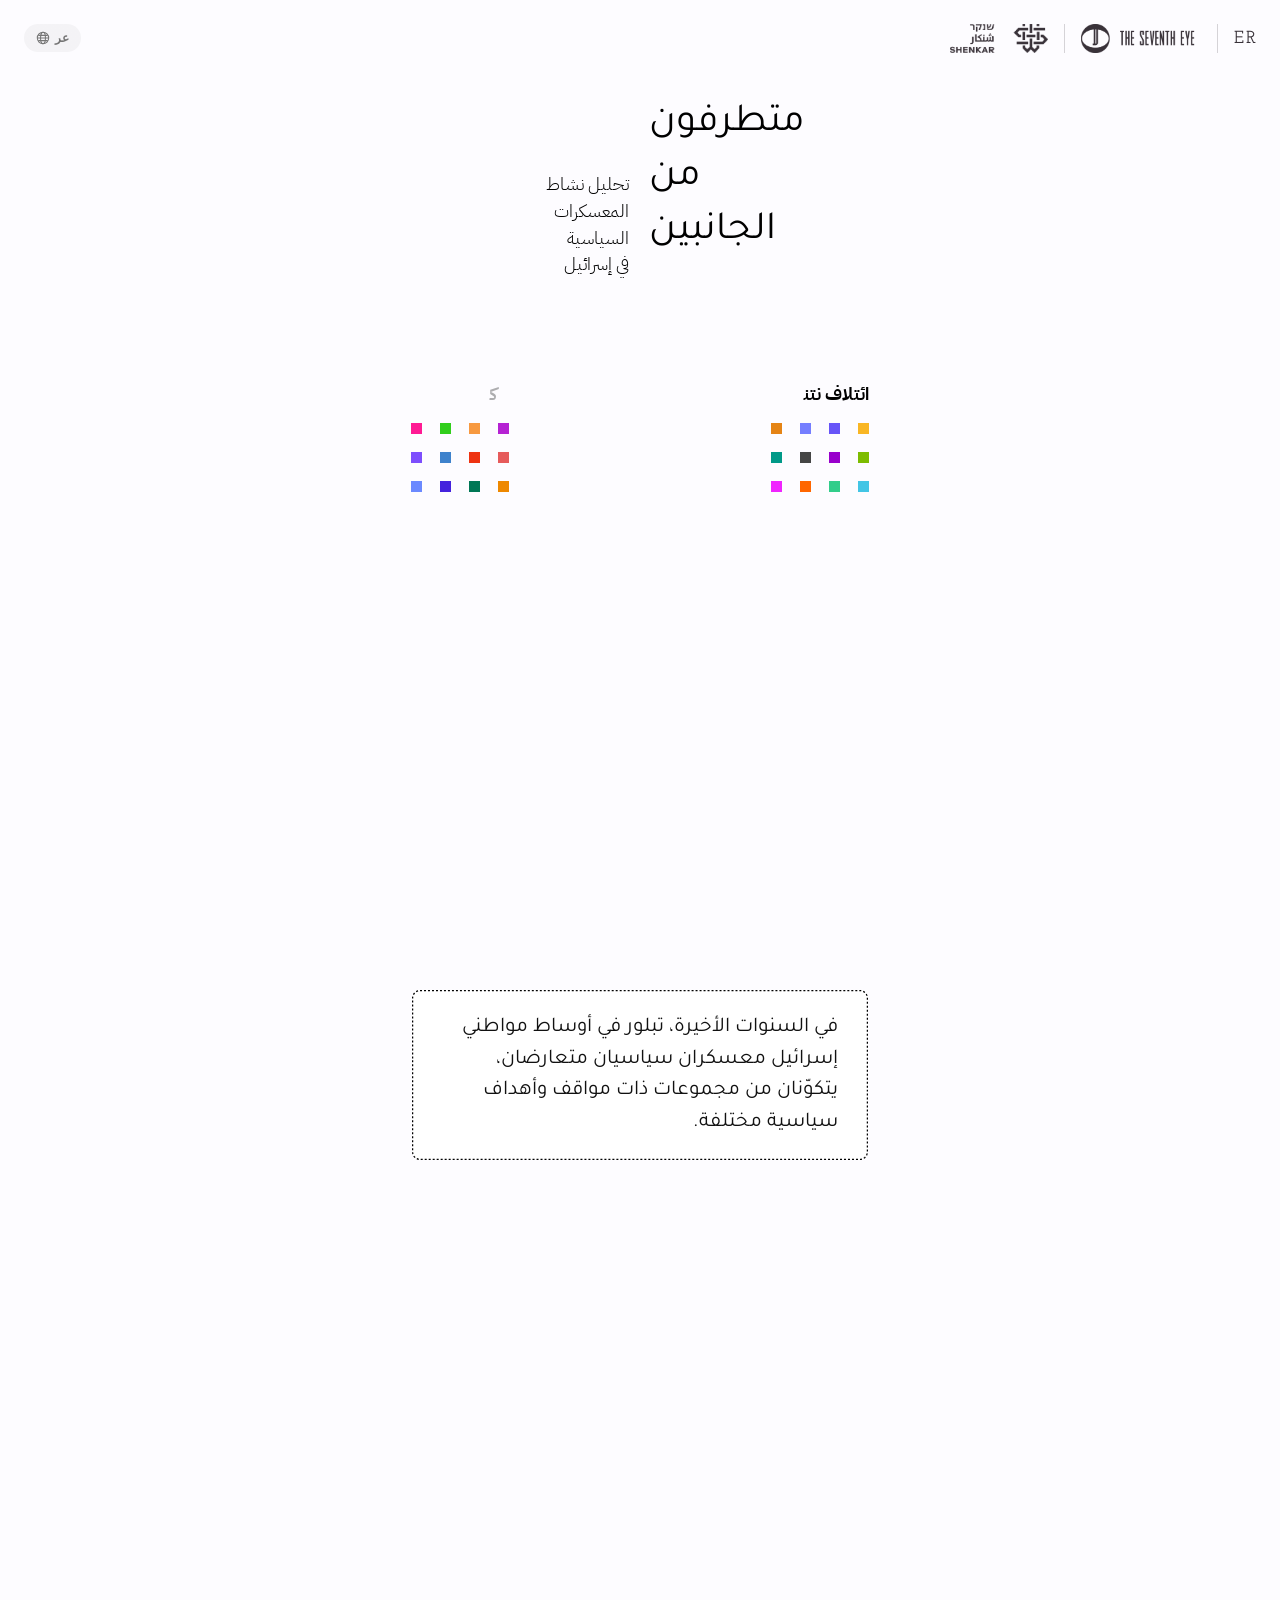
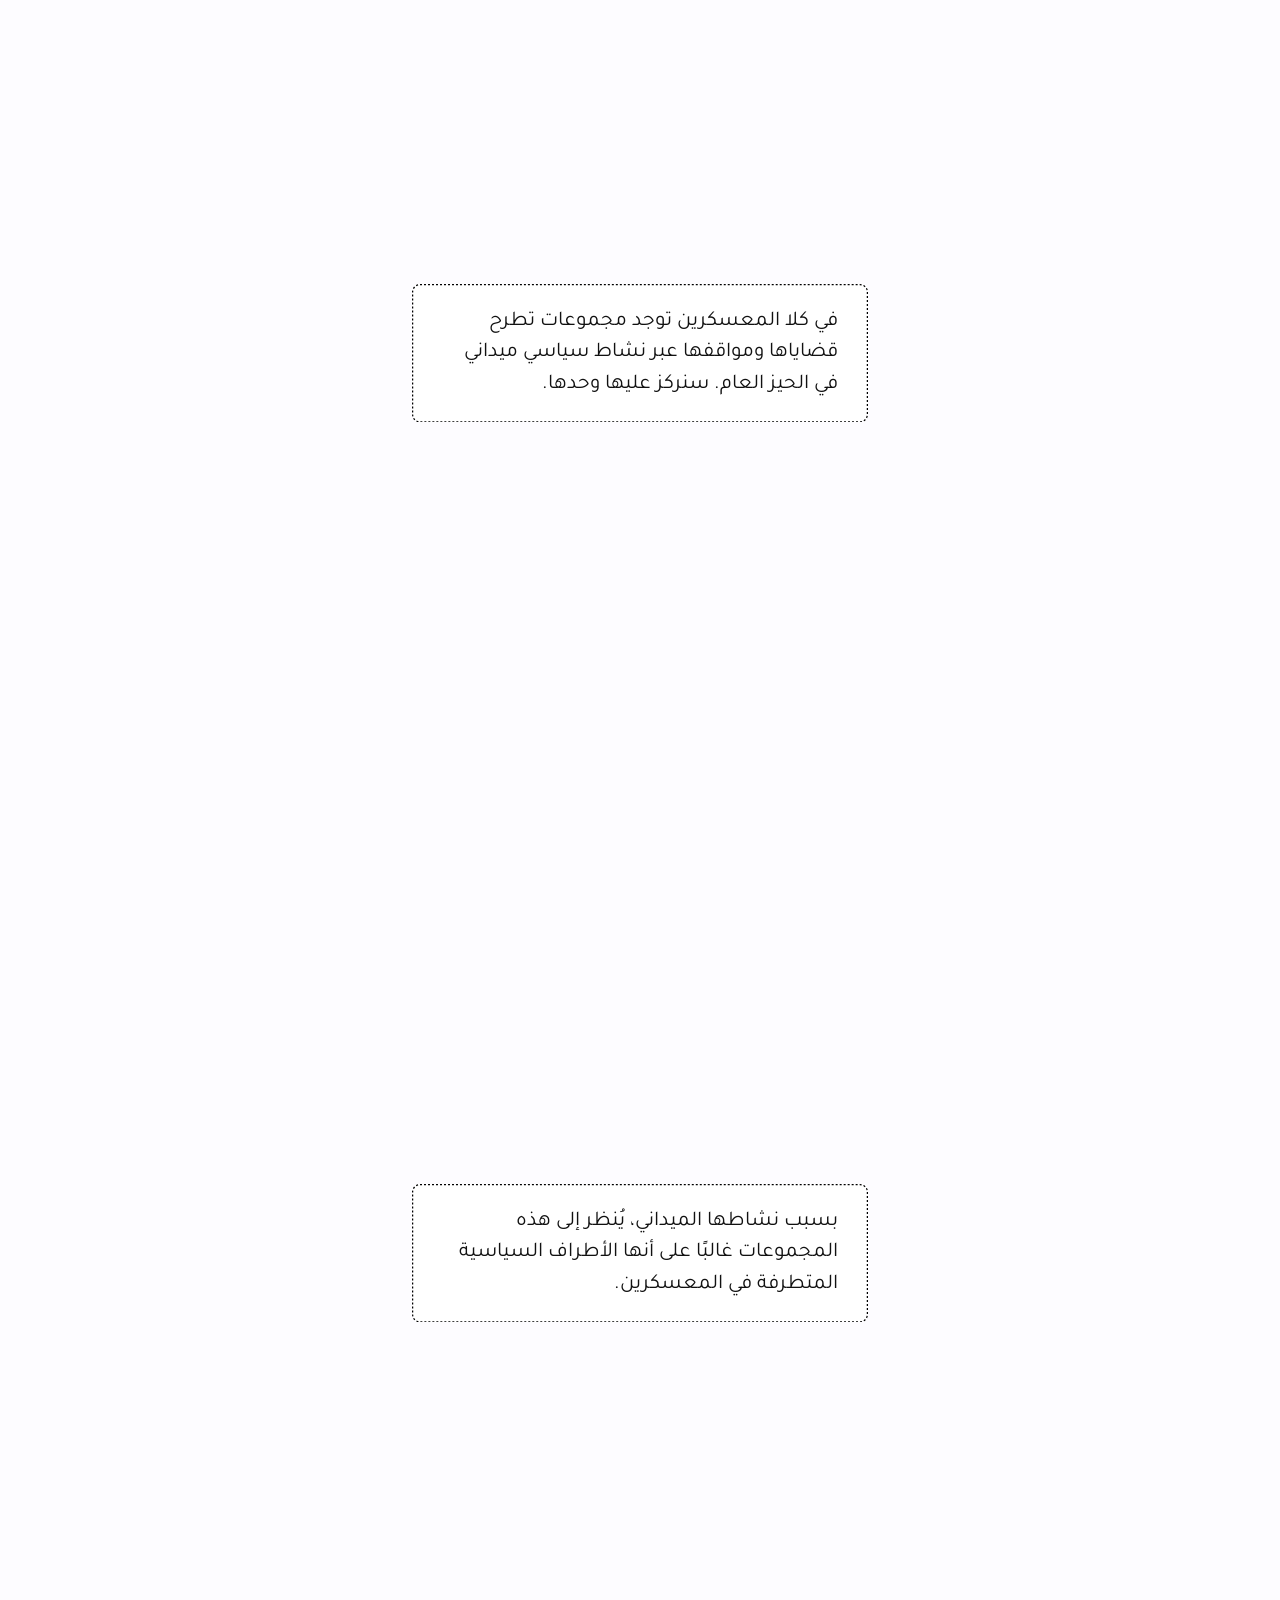
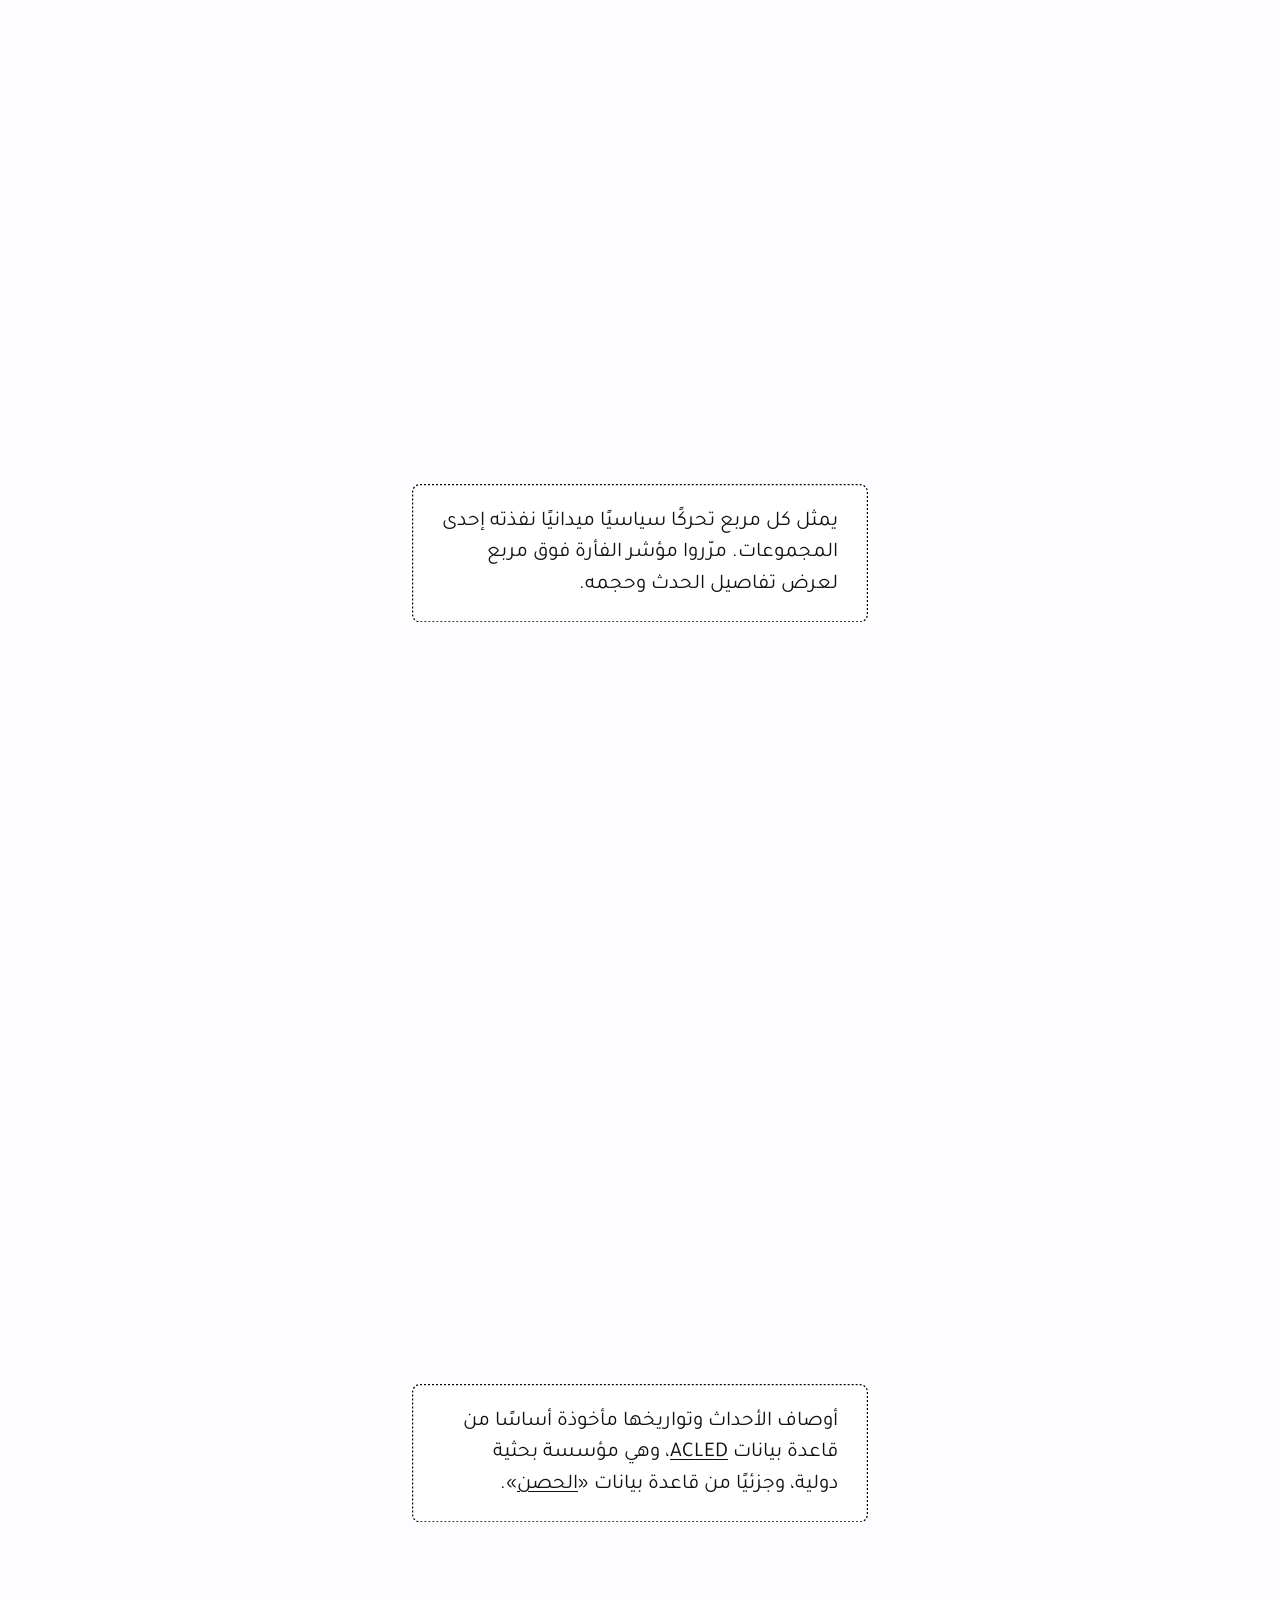
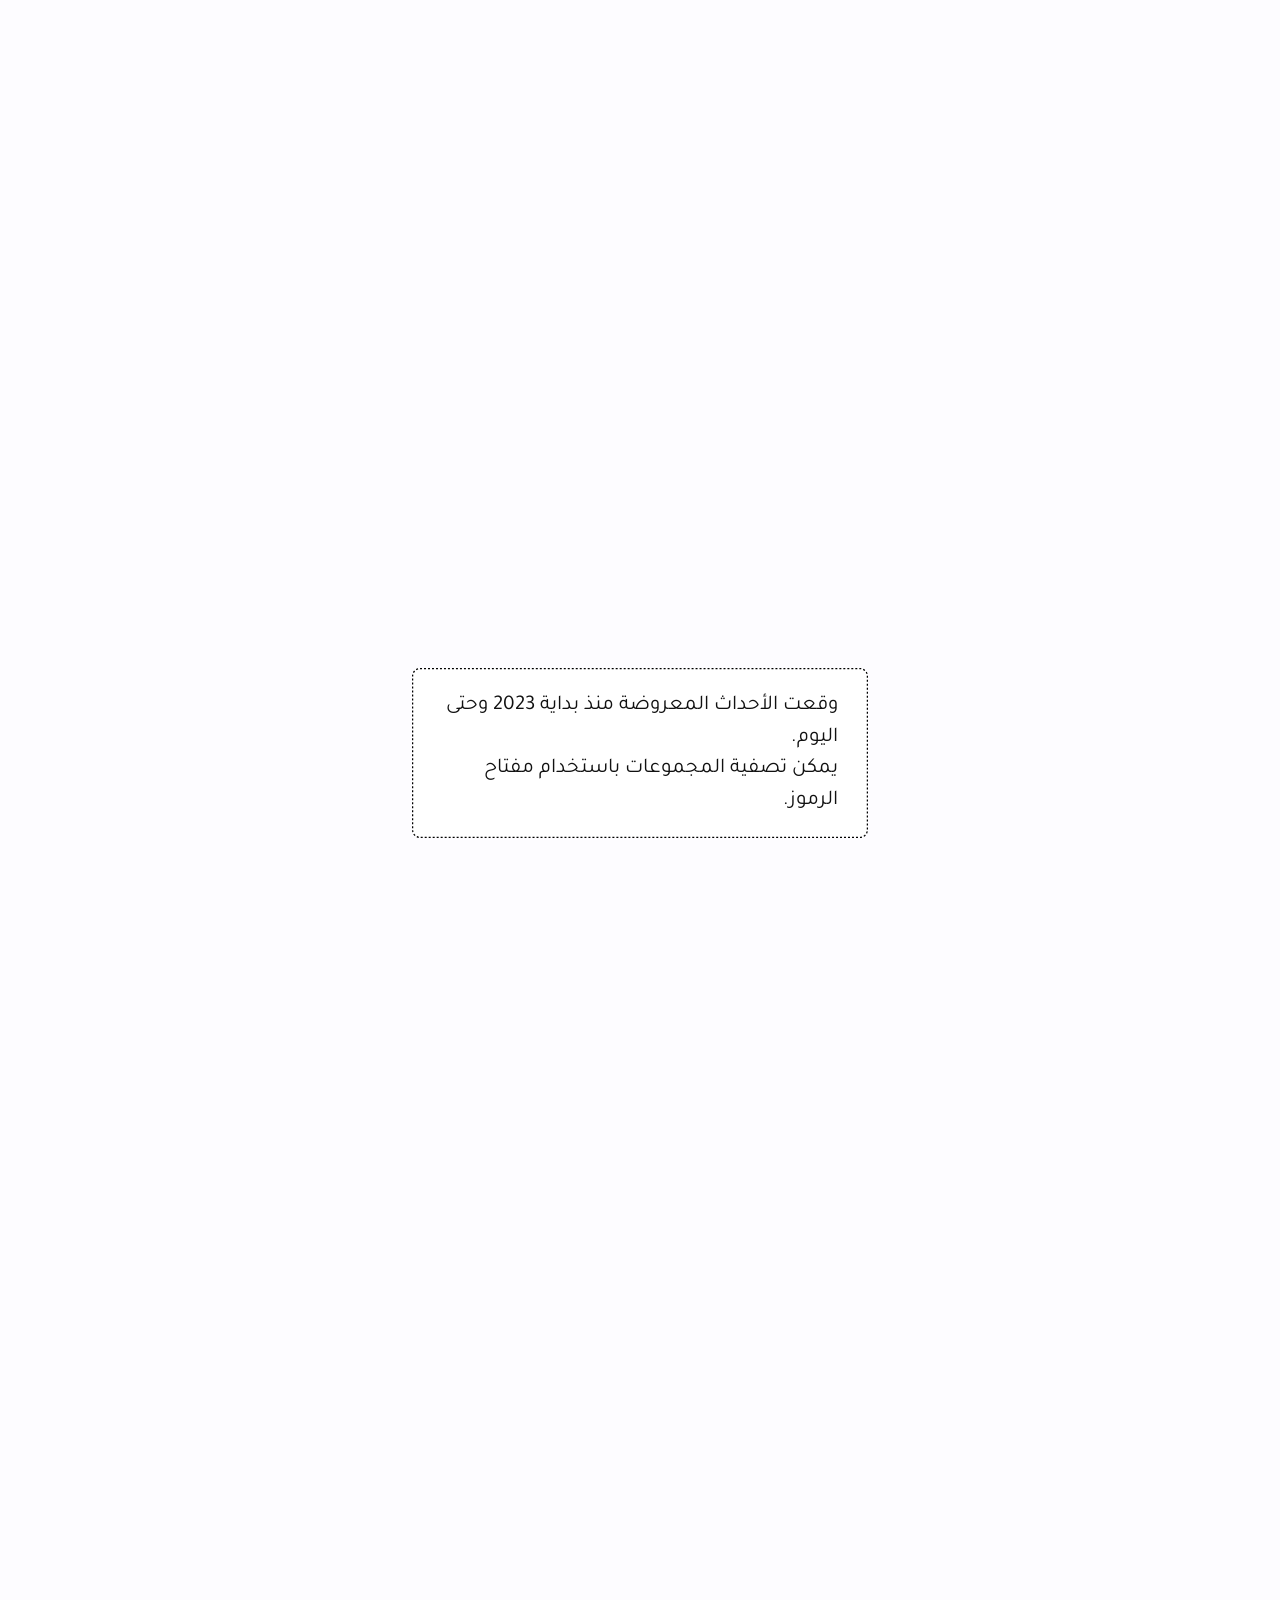
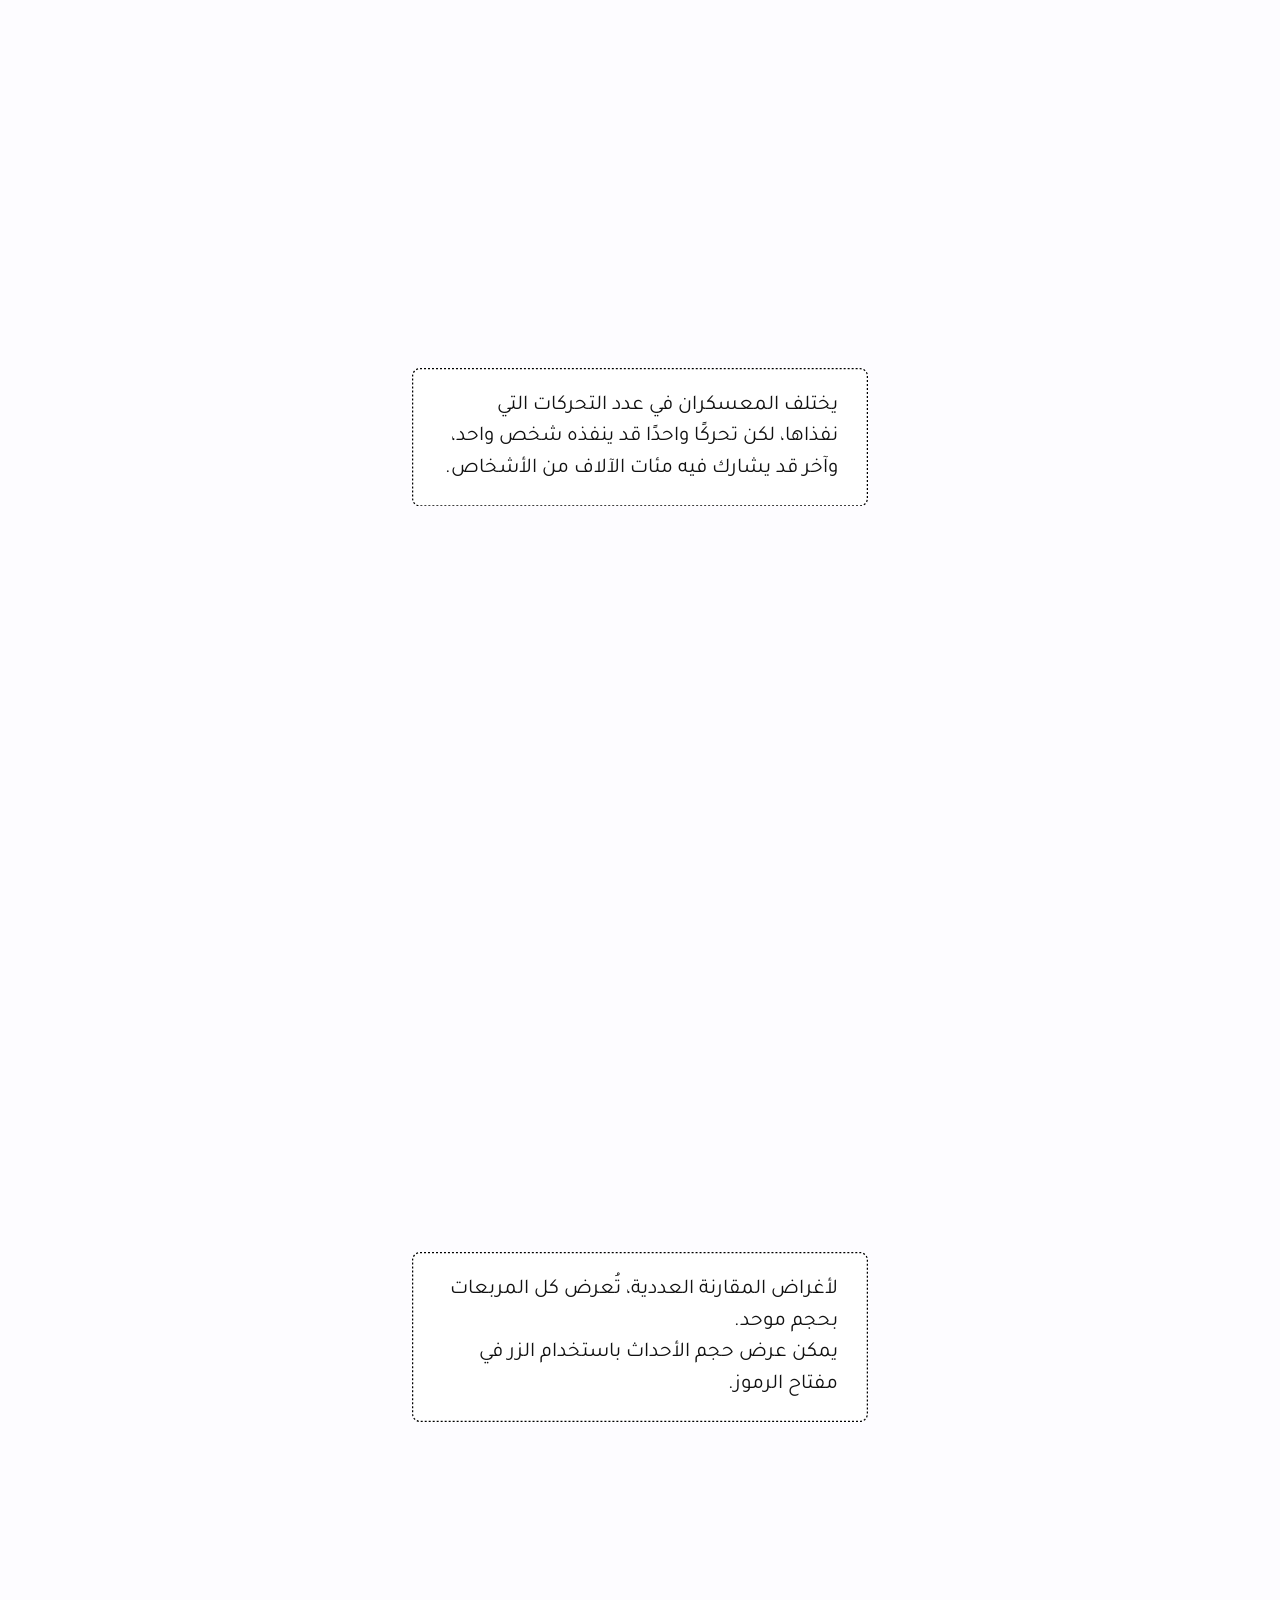
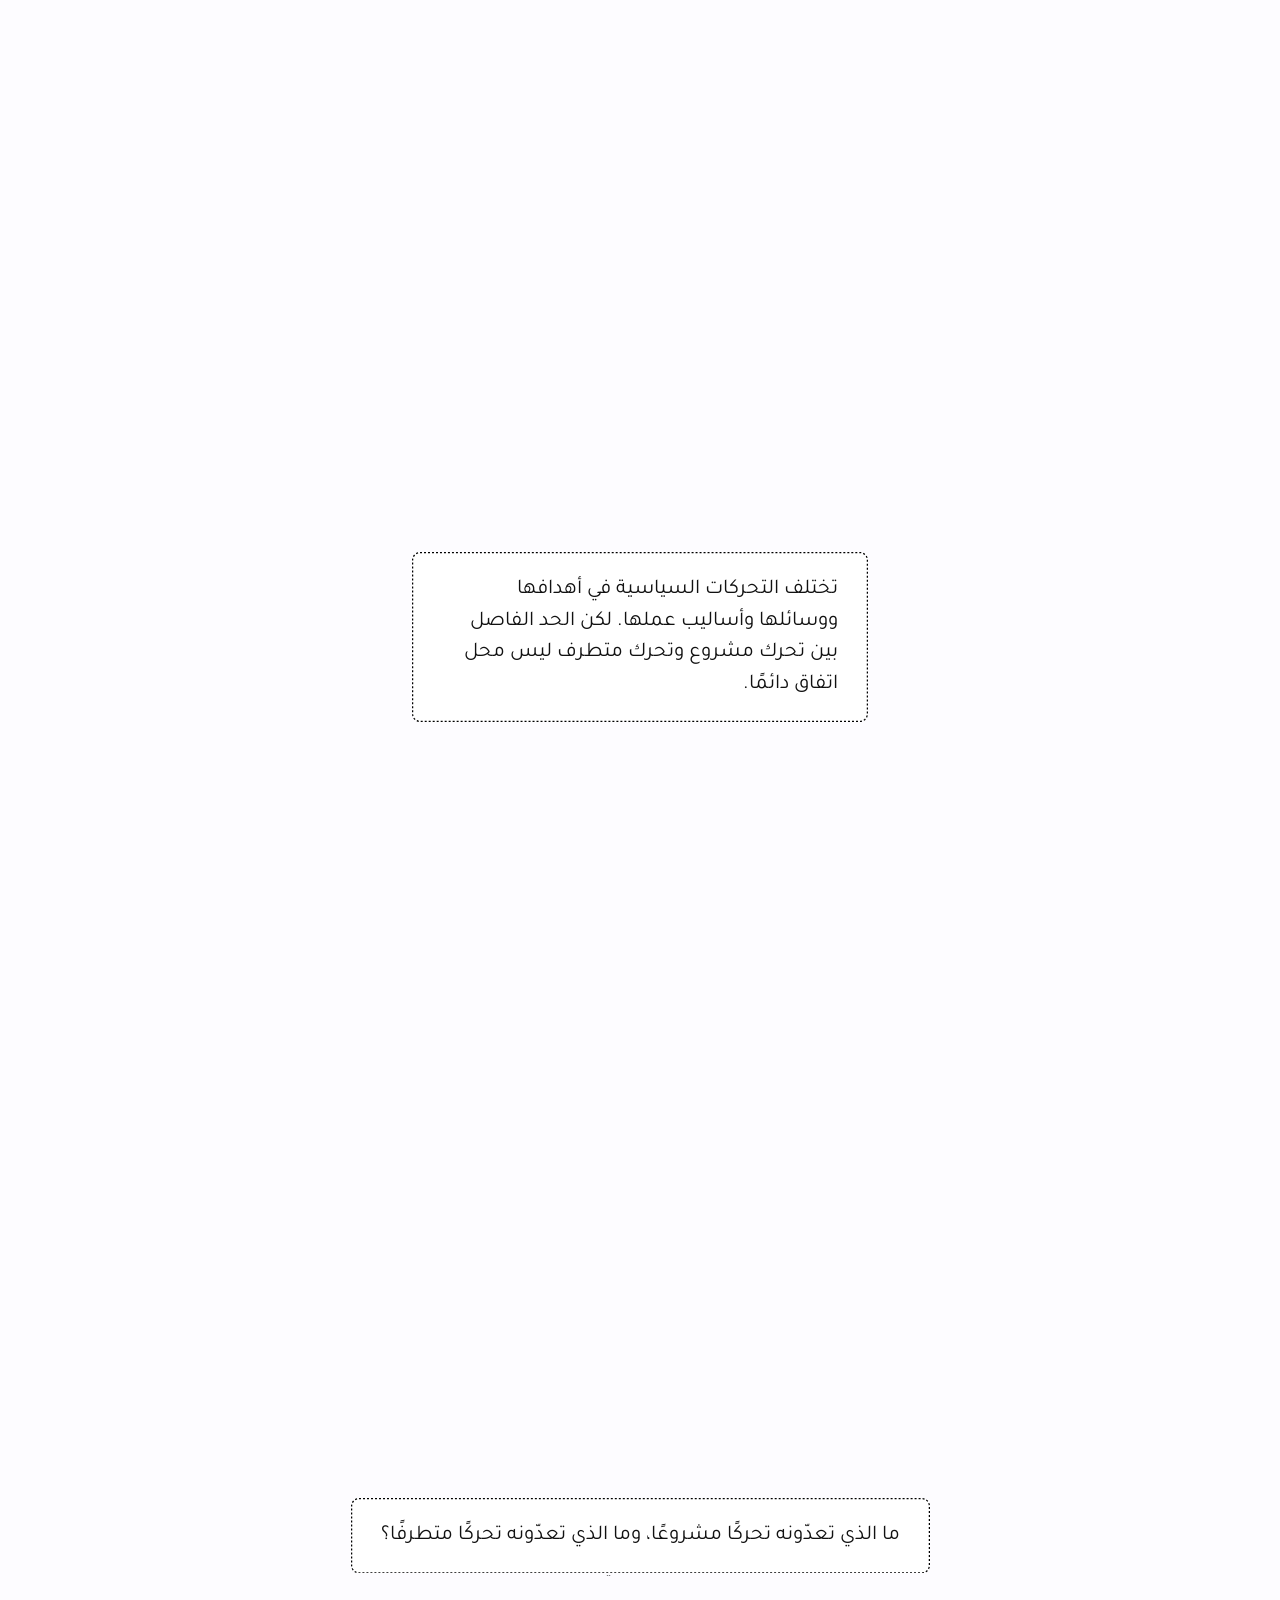
==== ar/index.html @ 7852d342 "Report-a-mistake line: ask for the event's date and description, its group and the correction needed" ====
<!DOCTYPE html>
<!-- lang + dir so screen readers, braille and the caret know the page is RTL.
     The one flex row that would flip under a root RTL (.p7-scope-btn's circle)
     is pinned with `direction: ltr` in style.css. -->
<html lang="ar" dir="rtl" class="lang-ar">
<!-- Arabic version. Every relative url (css, scripts, events.json) resolves
     against the site root, so this page shares all of them with index.html. -->
<base href="../" />
<head>
  <meta charset="UTF-8" />
  <meta name="viewport" content="width=device-width, initial-scale=1.0, maximum-scale=1.0, user-scalable=no" />
  <title>متطرفون من الجانبين</title>
  <!-- SEARCH. Matches og:title/og:description below rather than restating them
       differently: the tab, the share card and the Google result should be the
       same piece. canonical is self-referencing and absolute — the piece is
       also reachable with a #hash from the share row, and that must not read as
       a second page. -->
  <meta name="description" content="جمعنا آلاف التحركات السياسية في الحيز العام على مدى السنوات الأربع الأخيرة. قرروا بأنفسكم — من هم المتطرفون من الجانبين؟ مشروع تفاعلي من إعداد إيال راز بالشراكة مع العين السابعة وشنكار." />
  <link rel="canonical" href="https://both-sides.the7eye.org.il/ar/" />
  <!-- The three language versions point at each other (absolute, like canonical);
       x-default is the Hebrew root. Identical lines on index.html, en/ and ar/. -->
  <link rel="alternate" hreflang="he" href="https://both-sides.the7eye.org.il/" />
  <link rel="alternate" hreflang="en" href="https://both-sides.the7eye.org.il/en/" />
  <link rel="alternate" hreflang="ar" href="https://both-sides.the7eye.org.il/ar/" />
  <link rel="alternate" hreflang="x-default" href="https://both-sides.the7eye.org.il/" />
  <!-- Open Graph / Twitter card — what WhatsApp, X, Facebook, LinkedIn render when
       the link is shared (the @fold15 share row relies on this). og:image must be an
       ABSOLUTE url; og-image-ar-v11.png is a 2400×1260 (2× of the 1200×630 card): a drawn two-sided dot field with this page's title centred on it.
       Served from GitHub Pages at /both-sides-project/. -->
  <meta property="og:type" content="article" />
  <meta property="og:locale" content="ar_AR" />
  <meta property="og:title" content="متطرفون من الجانبين" />
  <meta property="og:description" content="جمعنا آلاف التحركات السياسية في الحيز العام على مدى السنوات الأربع الأخيرة. قرروا بأنفسكم - من هم المتطرفون من الجانبين؟&#10;مشروع تفاعلي من إعداد إيال راز بالشراكة مع العين السابعة وشنكار." />
  <meta property="og:url" content="https://both-sides.the7eye.org.il/ar/" />
  <meta property="og:image" content="https://both-sides.the7eye.org.il/og-image-ar-v11.png" />
  <meta property="og:image:width" content="2400" />
  <meta property="og:image:height" content="1260" />
  <meta property="og:image:alt" content="متطرفون من الجانبين — تحليل نشاط المعسكرات السياسية في إسرائيل" />
  <meta name="twitter:card" content="summary_large_image" />
  <meta name="twitter:title" content="متطرفون من الجانبين" />
  <meta name="twitter:description" content="جمعنا آلاف التحركات السياسية في الحيز العام على مدى السنوات الأربع الأخيرة. قرروا بأنفسكم - من هم المتطرفون من الجانبين؟&#10;مشروع تفاعلي من إعداد إيال راز بالشراكة مع العين السابعة وشنكار." />
  <meta name="twitter:image" content="https://both-sides.the7eye.org.il/og-image-ar-v11.png" />
  <link rel="icon" type="image/svg+xml" href="favicon.svg?v=2" />
  <link rel="preconnect" href="https://fonts.googleapis.com" />
  <link rel="preconnect" href="https://fonts.gstatic.com" crossorigin />
  <link href="https://fonts.googleapis.com/css2?family=Assistant:wght@300..800&family=Josefin+Slab:wght@600&display=swap" rel="stylesheet" />
  <link rel="stylesheet" href="https://fonts.googleapis.com/css2?family=Tajawal:wght@400&family=IBM+Plex+Sans+Arabic:wght@300;400;500;700&display=swap" />
  <link rel="stylesheet" href="style.css" />
</head>
<body>
  <div class="layout">
    <div class="graphic-col">
      <!-- The whole visualisation is painted here, so to assistive tech the
           canvas is one unlabelled box. role/aria-label give it at least a
           name; a real text alternative for the data is still owed. -->
      <canvas id="canvas" role="img"
              aria-label="تمثيل مرئي لأحداث احتجاجية في إسرائيل، بحسب المعسكر والمجموعة والتاريخ"></canvas>
      <!-- The canvas is one opaque box to assistive tech, so everything the
           visualisation contributes beyond the scrolling <h2> narration — the
           camp/group roster, the totals, the date range, the categories — is
           written here instead, off-screen. Built from the SAME events.json
           the canvas draws (p7BuildDataSummary at the end of initPage7,
           page7.js) rather than hardcoded, so it can't drift from the data. -->
      <section id="canvasA11ySummary" class="a11y-only" aria-label="وصف نصي للبيانات"></section>
      <!-- @fold1's dot columns — fixed to the viewport so they don't scroll
           away with the rest of @fold1's content (see buildPage0AllDots in
           page1.js); faded out via js/update-groups.js once @fold2's
           title card reaches center. -->
      <div class="page0-dots-overlay" id="page0DotsOverlay" aria-hidden="true"></div>
      <!-- 10 small squares (Figma node 120:1279) that fade in at the center,
           taking the cluster's place once it settles into fold6's left
           mini-legend — see FOLD6_SQUARES_OFFSET/layoutFold6Squares in js/groups.js. -->
      <div class="fold6-squares-overlay" id="fold6SquaresOverlay" aria-hidden="true"></div>
    </div>
    <!-- Single persistent overlay for the 6 camp groups from @fold2's
         two-camp columns through @hidden-acled's mini-legend glide — one set of
         DOM nodes that's continuously repositioned/restyled as the user
         scrolls, rather than separate per-fold overlays crossfading into
         each other (see GROUPS in js/groups.js, updateGroups in js/update-groups.js).
         A direct .layout child, NOT nested in .graphic-col — same reasoning as
         the tooltips below: that column is its own stacking context, so a group
         row inside it could never climb above the מקרא bar's layer, and on
         mobile the groups have to paint OVER the legend (explicit instruction).
         It's `position: fixed; inset: 0`, so moving it out of .graphic-col
         changes nothing about where anything lands. It stays BEFORE .text-col in
         source order, which is what keeps its desktop z-index: 0 painting under
         the title cards exactly as it did from inside .graphic-col. -->
    <!-- aria-hidden: the six group rows here are visual only. Their names reach
         assistive tech through the legend FILTER buttons (.fold6-legend-filter,
         js/groups.js), which live outside this overlay, and through
         #canvasA11ySummary. -->
    <div class="groups-overlay" id="groupsOverlay" aria-hidden="true"></div>
    <!-- Dev aid: the current @foldN, the number alone, top-left. Ctrl+Shift+F
         hides/shows it (js/nav.js). A direct .layout child for the same reason
         as the tooltips below — .graphic-col traps z-index. aria-hidden: it's a
         debug readout, not content. -->
    <!-- Language switch: ONE button (globe + the current language's letters)
         that opens a drop-down of the three languages — js/lang-switch.js. The
         look is the legend note's card (compare/ pick 2026-10-03) and the rows
         wear the «הצגת גודל האירועים» ring. -->
    <!-- A disclosure, not an ARIA menu: a button + a list of links. The <nav>
         IS the positioned card (.lang-wrap), so the landmark adds no box. The
         button's aria-label starts with its visible letters (WCAG 2.5.3). -->
    <nav class="lang-wrap" id="langWrap" aria-label="اللغة">
      <button type="button" class="lang-switch" id="langSwitch" aria-expanded="false" aria-controls="langMenu" aria-label="عر – اختيار اللغة"><svg class="lang-switch-globe" viewBox="0 0 16 16" aria-hidden="true"><circle cx="8" cy="8" r="6.5" fill="none" stroke="currentColor" stroke-width="1.2"/><ellipse cx="8" cy="8" rx="2.8" ry="6.5" fill="none" stroke="currentColor" stroke-width="1.2"/><path d="M1.5 8h13M2.6 5h10.8M2.6 11h10.8" fill="none" stroke="currentColor" stroke-width="1.2"/></svg><span class="lang-switch-code">عر</span></button>
      <div class="lang-menu" id="langMenu" hidden>
        <div class="lang-menu-rows">
        <a class="lang-menu-row" href="./" lang="he" hreflang="he">עברית</a>
        <a class="lang-menu-row" href="en/" lang="en" hreflang="en">English</a>
        <a class="lang-menu-row is-current" aria-current="page" tabindex="-1" href="ar/" lang="ar" hreflang="ar">العربية</a>
        </div>
      </div>
    </nav>
    <!-- העין השביעית's logo, top-right; a mask-painted link (style.css, .seventh-eye). -->
    <div class="seventh-eye"><span class="seventh-eye-caption">بالشراكة مع</span><a class="er-mark" href="https://eyalraz.com/" target="_blank" rel="noopener" aria-label="Eyal Raz">ER</a><span class="shenkar-rule" aria-hidden="true"></span><a class="seventh-eye-mark" href="https://www.the7eye.org.il/topic/the-seventh-eye-in-english" target="_blank" rel="noopener" aria-label="العين السابعة"></a><span class="shenkar-rule" aria-hidden="true"></span><a class="shenkar-mark" href="https://www.shenkar.ac.il/en/" target="_blank" rel="noopener" aria-label="شنكار"></a></div>
    <div class="fold-number-badge" id="foldNumberBadge" aria-hidden="true"></div>
    <!-- Hover tooltip for the event dots (date + Hebrew description) —
         positioned/shown by p9HoverInit (page9.js), p7HoverInit/p7InspectInit
         (page7.js) and the fold8 demo (js/update-groups.js). A direct .layout
         child, NOT nested in .graphic-col: that column is its own stacking
         context (position:fixed + z-index:0), which traps any z-index inside
         it below .text-col's full-viewport sections — on mobile that made the
         docked frame untappable, every touch landing on section#page-9. -->
    <div class="page9-tooltip" id="page9Tooltip" aria-hidden="true">
      <div class="page9-tooltip-date"></div>
      <div class="page9-tooltip-desc"></div>
    </div>
    <!-- Hover tooltip for a category pill in #page-13's (@fold12) tray (#page9ZoneBelow
         only — see p9CategoryTooltipInit in page9.js). Same reasoning as
         #page9Tooltip above: a direct .layout child, not nested in
         .graphic-col, so its z-index actually stacks above .text-col's tray/
         dashed box instead of losing to them regardless of its own z-index
         (.graphic-col's own stacking context traps any z-index inside it).
         The arrow is a separate element from the box but shares the parent's
         single drop-shadow (style.css), so the two read as one shape instead
         of two overlapping shadows. -->
    <div class="page9-cat-tooltip" id="page9CatTooltip" aria-hidden="true">
      <div class="page9-cat-tooltip-desc"></div>
      <div class="page9-cat-tooltip-arrow"></div>
    </div>
    <!-- The fold6 source-credit note (js/groups.js: fold6NoteEl) is reparented
         into this layer at init instead of staying inside .groups-overlay —
         same reasoning as #page9CatTooltip above: a direct
         .layout child, not nested in .graphic-col, so its z-index actually
         stacks above .text-col instead of losing to it regardless of its
         own z-index (.graphic-col traps any z-index inside it). Without
         this, the ACLED link inside the note was unclickable.
         NOT aria-hidden: the note's text and its three links are real content.
         Its decorative pieces (card, rule) carry aria-hidden themselves, and the
         layer is `inert` whenever the note isn't on screen (js/groups.js,
         fold6NoteLayerSyncInert), so its links are never invisible tab stops. -->
    <div class="fold6-note-layer" id="fold6NoteLayer"></div>
    <!-- Mobile-only מקרא legend bar (js/groups.js builds its contents). It gets
         its OWN layer rather than sharing #fold6NoteLayer above, because that
         one is pointer-events:none — fine for a credit line, fatal for a button that has to be tappable and reachable
         by assistive tech. Same direct-.layout-child trick for the z-index. -->
    <div class="fold6-mlegend-layer" id="fold6MobileLegendLayer"></div>
    <!-- <main>: the scrolling story is the page's main landmark. -->
    <main class="text-col" id="textCol">
      <section class="text-section" data-page="0" id="page-0">
        <div class="page0-overlay">
          <h1 class="page0-title">متطرفون<br />من<br />الجانبين</h1>
          <p class="page0-subtitle">تحليل نشاط<br />المعسكرات<br />السياسية<br />في إسرائيل</p>
        </div>
      </section>
      <section class="text-section" data-page="1" id="page-1">
        <div class="section-text text-card">
          <h2 class="section-title text-card-frame">في السنوات الأخيرة، تبلور في أوساط مواطني إسرائيل معسكران سياسيان متعارضان، يتكوّنان من مجموعات ذات مواقف وأهداف سياسية مختلفة.</h2>
        </div>
      </section>
      <section class="text-section" data-page="2" id="page-2">
        <div class="section-text text-card">
          <h2 class="section-title text-card-frame">في كلا المعسكرين توجد مجموعات تطرح قضاياها ومواقفها عبر نشاط سياسي ميداني في الحيز العام. سنركز عليها وحدها.</h2>
        </div>
      </section>
      <section class="text-section" data-page="3" id="page-3">
        <div class="section-text text-card">
          <h2 class="section-title text-card-frame">بسبب نشاطها الميداني، يُنظر إلى هذه المجموعات غالبًا على أنها الأطراف السياسية المتطرفة في المعسكرين.</h2>
        </div>
      </section>
      <section class="text-section" data-page="4" id="page-4">
        <div class="section-text text-card">
          <h2 class="section-title text-card-frame">يمثل كل مربع تحركًا سياسيًا ميدانيًا نفذته إحدى المجموعات. <span class="copy-desktop">مرّروا مؤشر الفأرة فوق مربع لعرض تفاصيل الحدث وحجمه.</span><span class="copy-mobile">اضغطوا مطولًا على مربع لعرض تفاصيل الحدث وحجمه.</span></h2>
        </div>
      </section>
      <section class="text-section" data-page="5" id="page-5" hidden>
        <div class="section-text text-card">
          <h2 class="section-title text-card-frame">הנתונים לקוחים מגוף המחקר הבינלאומי <a class="latin-acronym card-link" href="https://acleddata.com/" target="_blank" rel="noopener">ACLED</a>, המתעד וממפה אירועי מחאה ואלימות פוליטית על בסיס דיווחים מכלי תקשורת ומקורות מקומיים<span class="copy-desktop">.</span><span class="copy-mobile"> - פרטים במקרא.</span></h2>
        </div>
      </section>
      <section class="text-section" data-page="6" id="page-6" hidden>
        <div class="section-text text-card">
          <!-- @hidden-hover is the one card whose copy differs by input device: desktop
             hovers, a phone presses and holds. Two spans swapped by the 600px
             breakpoint (.copy-desktop / .copy-mobile, style.css) rather than
             JS — the hidden one is display:none, so .text-card-frame's
             width: fit-content still measures only the visible copy. -->
        <h2 class="section-title text-card-frame"><span class="copy-desktop">ריחוף העכבר מעל ריבוע חושף את תיאור הפעולה וממחיש את סדר גודלה.</span><span class="copy-mobile">לחצו והחזיקו את האצבע על ריבוע כדי לחשוף את תיאור הפעולה ולראות את סדר גודלה.</span></h2>
        </div>
      </section>
      <section class="text-section" data-page="7" id="page-7">
        <div class="section-text text-card">
          <h2 class="section-title text-card-frame">أوصاف الأحداث وتواريخها مأخوذة أساسًا من قاعدة بيانات <a class="latin-acronym card-link" href="https://acleddata.com/" target="_blank" rel="noopener">ACLED</a>، وهي مؤسسة بحثية دولية، وجزئيًا من قاعدة بيانات «<a class="card-link" href="https://www.zman.co.il/726358/" target="_blank" rel="noopener">الحصن</a>».</h2>
        </div>
      </section>
      <section class="text-section" data-page="8" id="page-8">
        <div class="section-text text-card">
          <h2 class="section-title text-card-frame">وقعت الأحداث المعروضة منذ بداية 2023 وحتى اليوم.<br>يمكن تصفية المجموعات باستخدام مفتاح الرموز.</h2>
        </div>
      </section>
      <section class="text-section page7-scrub" data-page="9" id="page-9"></section>
      <!-- @fold9: the size grid. Arriving here fires p7SizeGridSet(true)
           (p7SizeGridOnPage, page7.js) — the timeline undraws and every dot on
           screen grows to its crowd tier and re-packs. -->
      <section class="text-section" data-page="10" id="page-10">
        <div class="section-text text-card">
          <h2 class="section-title text-card-frame">يختلف المعسكران في عدد التحركات التي نفذاها، لكن تحركًا واحدًا قد ينفذه شخص واحد، وآخر قد يشارك فيه مئات الآلاف من الأشخاص.</h2>
        </div>
      </section>
      <!-- @fold10: every square SIZES DOWN to one uniform cell where it
           stands, and then the whole field FLIES to page9's legit zone —
           @fold9's morph played backwards, but landing in the legit grid
           instead of back on the timeline (fold11SizeApply, js/groups.js).
           Its PAGES slot (10) is drawPage8, the bridge glide — the SAME draw
           function @fold11 uses — because this fold owns the glide now, so
           @fold11 simply arrives with it already at rest. -->
      <section class="text-section" data-page="11" id="page-11">
        <div class="section-text text-card">
          <h2 class="section-title text-card-frame">لأغراض المقارنة العددية، تُعرض كل المربعات بحجم موحد.<br>يمكن عرض حجم الأحداث باستخدام الزر في مفتاح الرموز.</h2>
        </div>
      </section>
      <section class="text-section" data-page="12" id="page-12">
        <div class="section-text text-card">
          <h2 class="section-title text-card-frame">تختلف التحركات السياسية في أهدافها ووسائلها وأساليب عملها. لكن الحد الفاصل بين تحرك مشروع وتحرك متطرف ليس محل اتفاق دائمًا.</h2>
        </div>
      </section>
      <section class="text-section page9-panel" data-page="13" id="page-13">
        <div class="page9-title-row">
          <div class="section-text text-card">
            <!-- Mobile gets its own, shorter headline — the same .copy-desktop /
                 .copy-mobile span pair @hidden-hover uses. Mobile's gesture is "mark the
                 extreme ones", not "sort both piles", so the two-clause desktop
                 question asks more than the fold delivers there (and wraps to
                 three lines on a phone). -->
            <h2 class="section-title text-card-frame"><span class="copy-desktop">ما الذي تعدّونه تحركًا مشروعًا، وما الذي تعدّونه تحركًا متطرفًا؟</span><span class="copy-mobile">ما الذي يُعدّ تحركًا متطرفًا في نظركم؟</span></h2>
            <p class="page9-header-subtitle">اسحبوا أنواع التحركات التي ترونها متطرفة</p>
          </div>
        </div>
        <div class="page9-sticky">
          <div class="page9-header"></div>
          <div class="page9-zone-wrap-extreme">
            <div class="page9-zone" id="page9ZoneAbove" data-zone="above"></div>
          </div>
          <div class="page9-tray">
            <p class="page9-tray-title">أنواع التحركات</p>
            <div class="page9-tray-divider"></div>
<div class="page9-zone" id="page9ZoneBelow" data-zone="below"></div>
          </div>
        </div>
      </section>
      <!-- @fold13 — the closing statement. The scroll gate (p13GateMax) and the
           drag-panel fade-out (fold13ScrollT) key off #page-14, and the
           gate-hidden toggle off its .page12-sticky-center, so this section
           carries that wrapper; the share block (@fold15, #page-16) and the
           credits card (@fold16, #page-17) follow it. The extreme dots' morph
           to freeform (checkFold13) is watched on this wrapper at its 0.5
           crossing. This wrapper is made position:static in style.css. -->
      <section class="text-section" data-page="14" id="page-14">
        <div class="page12-sticky-center">
          <div class="section-text text-card">
            <h2 class="section-title text-card-frame">انتُهكت هنا أعراف سياسية كثيرة خلال السنوات الأربع الماضية. ويجب إخضاع التطرّف للفحص والنقد، وتطبيق القانون بإنصاف على جميع أطراف الطيف السياسي.&#x200F;</h2>
          </div>
        </div>
        <!-- The closing statement continues as three more house title
             blocks, each centred in its own 100vh run (.page13-follow). Inside #page-14
             so no fold ids shift; card 1 above stays the section's first
             .text-card-frame, which p12SpacingFit solves the wrapper from. -->
        <div class="page13-follow">
          <div class="section-text text-card">
            <h2 class="section-title text-card-frame">سيظلّ المواطنون الإسرائيليون منخرطين في السياسة حتى بعد الانتخابات المقبلة بوقت طويل. لكن بأيّ شكل؟&#x200F;</h2>
          </div>
        </div>
        <div class="page13-follow">
          <div class="section-text text-card">
            <h2 class="section-title text-card-frame">هل ستُحسن الحكومة المقبلة الإصغاء إلى نبض الشارع، وتطبيق القانون، وعكس هذا المسار الخطير؟ أم ستستغلّ سلطتها لتطبيق القانون بصورة انتقائية؟ بل هل ستشجّع على مزيد من التطرّف؟&#x200F;</h2>
          </div>
        </div>
        <div class="page13-follow">
          <div class="section-text text-card">
            <h2 class="section-title text-card-frame">وماذا عنك؟ كيف ستُسهم اختياراتك - في صندوق الاقتراع وخارجه - في تشكيل الثقافة السياسية الإسرائيلية في السنوات المقبلة؟&#x200F;</h2>
          </div>
        </div>
      </section>
      <!-- @fold14 — the partner credit: an ordinary house fold (100vh, card
           centred) between the closing statement and the share block. The logo
           is the same mask artwork as the corner link (.seventh-eye), inline in
           the title. -->
      <section class="text-section" data-page="15" id="page-15">
        <div class="section-text text-card">
          <h2 class="section-title text-card-frame partner-title"><span class="partner-text">أنجز المشروعَ <a class="card-link" href="https://eyalraz.com/" target="_blank" rel="noopener">إيال راز</a>،<br>بالتعاون مع</span> <span class="partner-head">أُنجز المشروع على يد</span><span class="partner-logos"><a class="partner-er" href="https://eyalraz.com/" target="_blank" rel="noopener" aria-label="Eyal Raz">ER</a><span class="partner-rule" aria-hidden="true"></span><a class="partner-logo" href="https://www.the7eye.org.il/topic/the-seventh-eye-in-english" target="_blank" rel="noopener" aria-label="العين السابعة"></a><span class="partner-rule" aria-hidden="true"></span><a class="partner-logo-shenkar" href="https://www.shenkar.ac.il/en/" target="_blank" rel="noopener" aria-label="شنكار"></a></span></h2>
        </div>
      </section>
      <!-- @fold15 — the share block: its own title block between the closing
           statement and the outro (moved out of the outro card). The links get
           their real hrefs from p12ShareInit (page12.js) at load. -->
      <section class="text-section" data-page="16" id="page-16">
        <div class="section-text text-card">
          <div class="text-card-frame page12-share-card">
            <h2 class="section-title">شارِكوه مع الآخرين</h2>
            <div class="page12-share is-outline" id="page12Share">
              <a class="page12-share-btn" data-share="whatsapp" data-tip="WhatsApp" aria-label="WhatsApp" href="#" target="_blank" rel="noopener"><svg viewBox="0 0 24 24" aria-hidden="true"><path fill="currentColor" d="M17.472 14.382c-.297-.149-1.758-.867-2.03-.967-.273-.099-.471-.148-.67.15-.197.297-.767.966-.94 1.164-.173.199-.347.223-.644.075-.297-.15-1.255-.463-2.39-1.475-.883-.788-1.48-1.761-1.653-2.059-.173-.297-.018-.458.13-.606.134-.133.298-.347.446-.52.149-.174.198-.298.298-.497.099-.198.05-.371-.025-.52-.075-.149-.669-1.612-.916-2.207-.242-.579-.487-.5-.669-.51-.173-.008-.371-.01-.57-.01-.198 0-.52.074-.792.372-.272.297-1.04 1.016-1.04 2.479 0 1.462 1.065 2.875 1.213 3.074.149.198 2.096 3.2 5.077 4.487.709.306 1.262.489 1.694.625.712.227 1.36.195 1.871.118.571-.085 1.758-.719 2.006-1.413.248-.694.248-1.289.173-1.413-.074-.124-.272-.198-.57-.347m-5.421 7.403h-.004a9.87 9.87 0 01-5.031-1.378l-.361-.214-3.741.982.998-3.648-.235-.374a9.86 9.86 0 01-1.51-5.26c.001-5.45 4.436-9.884 9.888-9.884 2.64 0 5.122 1.03 6.988 2.898a9.825 9.825 0 012.893 6.994c-.003 5.45-4.437 9.884-9.885 9.884m8.413-18.297A11.815 11.815 0 0012.05 0C5.495 0 .16 5.335.157 11.892c0 2.096.547 4.142 1.588 5.945L.057 24l6.305-1.654a11.882 11.882 0 005.683 1.448h.005c6.554 0 11.89-5.335 11.893-11.893a11.821 11.821 0 00-3.48-8.413Z"/></svg></a>
              <a class="page12-share-btn" data-share="x" data-tip="X" aria-label="X" href="#" target="_blank" rel="noopener"><svg viewBox="0 0 24 24" aria-hidden="true"><path fill="currentColor" d="M18.901 1.153h3.68l-8.04 9.19L24 22.846h-7.406l-5.8-7.584-6.638 7.584H.474l8.6-9.83L0 1.154h7.594l5.243 6.932ZM17.61 20.644h2.039L6.486 3.24H4.298Z"/></svg></a>
              <a class="page12-share-btn" data-share="facebook" data-tip="Facebook" aria-label="Facebook" href="#" target="_blank" rel="noopener"><svg viewBox="0 0 24 24" aria-hidden="true"><path fill="currentColor" d="M9.101 23.691v-7.98H6.627v-3.667h2.474v-1.58c0-4.085 1.848-5.978 5.858-5.978.401 0 .955.042 1.468.103a8.68 8.68 0 0 1 1.141.195v3.325a8.623 8.623 0 0 0-.653-.036 26.805 26.805 0 0 0-.733-.009c-.707 0-1.259.096-1.675.309a1.686 1.686 0 0 0-.679.622c-.258.42-.374.995-.374 1.752v1.297h3.919l-.386 2.103-.287 1.564h-3.246v8.245C19.396 23.238 24 18.179 24 12.044c0-6.627-5.373-12-12-12s-12 5.373-12 12c0 5.628 3.874 10.35 9.101 11.647Z"/></svg></a>
              <a class="page12-share-btn" data-share="linkedin" data-tip="LinkedIn" aria-label="LinkedIn" href="#" target="_blank" rel="noopener"><svg viewBox="0 0 24 24" aria-hidden="true"><path fill="currentColor" d="M20.447 20.452h-3.554v-5.569c0-1.328-.027-3.037-1.852-3.037-1.853 0-2.136 1.445-2.136 2.939v5.667H9.351V9h3.414v1.561h.046c.477-.9 1.637-1.85 3.37-1.85 3.601 0 4.267 2.37 4.267 5.455v6.286zM5.337 7.433c-1.144 0-2.063-.926-2.063-2.065 0-1.138.92-2.063 2.063-2.063 1.14 0 2.064.925 2.064 2.063 0 1.139-.925 2.065-2.064 2.065zm1.782 13.019H3.555V9h3.564v11.452zM22.225 0H1.771C.792 0 0 .774 0 1.729v20.542C0 23.227.792 24 1.771 24h20.451C23.2 24 24 23.227 24 22.271V1.729C24 .774 23.2 0 22.222 0h.003z"/></svg></a>
              <button class="page12-share-btn" type="button" data-share="copy" data-tip="نسخ الرابط" aria-label="نسخ الرابط"><svg class="page12-share-ico-link" viewBox="0 0 24 24" aria-hidden="true"><path fill="none" stroke="currentColor" stroke-width="2.2" stroke-linecap="round" stroke-linejoin="round" d="M10 14a4.5 4.5 0 0 0 6.4 0l3.3-3.3a4.5 4.5 0 0 0-6.4-6.4L12 5.6M14 10a4.5 4.5 0 0 0-6.4 0l-3.3 3.3a4.5 4.5 0 0 0 6.4 6.4l1.3-1.3"/></svg><svg class="page12-share-ico-done" viewBox="0 0 24 24" aria-hidden="true"><path fill="none" stroke="currentColor" stroke-width="2.6" stroke-linecap="round" stroke-linejoin="round" d="M5 12.5l4.5 4.5L19 7.5"/></svg></button>
            </div>
          </div>
        </div>
      </section>
      <!-- @fold16 — the outro/credits card. -->
      <section class="text-section" data-page="17" id="page-17">
        <div class="page12-sticky-center">
          <div class="section-text text-card">
            <div class="text-card-frame page12-card">
              <h2 class="section-title page12-title">متطرفون من الجانبين</h2>
              <div class="page12-body" dir="rtl">
                <p class="page12-body-heading" role="heading" aria-level="3">البيانات والمنهجية</p>
                <p>تشمل قاعدة البيانات التي يستند إليها المشروع أفعالًا سياسية نفّذها مواطنون إسرائيليون في الحيّز العام، في إسرائيل والأراضي المحتلة، منذ بداية عام 2023: المظاهرات، وإغلاق الطرق، والمواجهات، والاعتداءات، والإضرار بالممتلكات، والاستيلاء على الأراضي، وأفعال مشابهة. ولا تشمل الأقوال والمنشورات والتصريحات التي لم يرافقها فعل على الأرض.</p>
                <p>أوصاف الأحداث وتواريخها مأخوذة من <a class="card-link" href="https://acleddata.com/" target="_blank" rel="noopener">ACLED</a>، وهي مؤسسة بحثية دولية توثّق الاحتجاج والعنف السياسي بالاستناد إلى تقارير وسائل الإعلام والمصادر المحلية، ومن سجل عنف المستوطنين التابع لـ«<a class="card-link" href="https://www.zman.co.il/fortress/" target="_blank" rel="noopener">الحصن</a>»؛ ويُحتسب الحدث الوارد في المصدرين مرة واحدة. واستُخلص إسناد الأحداث إلى المجموعات، وتصنيف الأفعال، وتقدير أعداد المشاركين من الأوصاف ضمن المشروع. وقد حُرّرت الأوصاف واختُصرت، وتُرجمت أوصاف ACLED إلى العبرية، مع الحفاظ على الوقائع وعلى السياق الذي وقعت فيه الأحداث. وتُرجمت الأوصاف العربية المعروضة هنا من النسخ العبرية المحرّرة.</p>
                <p>أُسند كل حدث إلى المجموعة التي نفّذت الفعل الرئيسي فيه، لا إلى المتضرّرين ولا إلى قوات الأمن التي استجابت له. وعندما نفّذت المجموعة عدة أفعال، صُنّف الحدث بحسب الفعل الأشد خطورة، وفق سلّم من عشرة أنواع من الأفعال بُني ضمن المشروع بالاستناد إلى مؤشرات خطورة قائمة. وجرى الإسناد والتصنيف والترجمة باستخدام نماذج لغوية من OpenAI، وفق تعليمات كُتبت للمشروع وجرى تحسينها عبر جولات عديدة من المراجعة والتصحيح اليدوي.</p>
                <p>يهدف التقسيم إلى مجموعات سياسية إلى إتاحة المقارنة بين أنماط الأفعال لدى المعسكرات المختلفة، لكنه لا يفترض أن جميع أفراد المجموعة يتصرّفون بالطريقة نفسها أو يحملون المواقف ذاتها. وتجدر الإشارة أيضًا إلى أن قاعدة البيانات تعكس ما جرى الإبلاغ عنه، لا كل ما وقع، وأن تصنيف الأحداث السياسية ليس واضحًا دائمًا.</p>
                <p><a class="card-link" href="ar/methodology.html" target="_blank" rel="noopener">منهجية العمل الكاملة</a>: المصادر، وقواعد الاختيار، والتصنيف، والترجمة، ورصد التكرار، والتعليمات الكاملة للنماذج.</p>
                <p>وجدتم خطأً؟ راسلونا على <a class="card-link" href="mailto:extremists.on.both.sides@gmail.com">extremists.on.both.sides@gmail.com</a> واذكروا تاريخ الحدث ووصفه، والمجموعة التي نُسب إليها، والتصحيح المطلوب.</p>
              </div>
              <p class="page12-credits">بحث، تصميم وتطوير: إيال راز (<a href="https://eyalraz.com/" target="_blank" rel="noopener">eyalraz.com</a>)<br>مرافقة وإرشاد وتوجيه: موشون زير-أفيف<br>استشارة صحفية: أورن بيرسيكو<br>الشكر إلى راكيفت كنعان، مدرسة شنكار للاتصال البصري، <a href="https://www.shenkar.ac.il/en/" target="_blank" rel="noopener">شنكار - هندسة. تصميم. فن.</a><br>الشكر إلى فريق <a href="https://www.zman.co.il/fortress/" target="_blank" rel="noopener">الحصن</a> · عنات سرغوستي، ميكي روزنتال، أمير شبرلينغ، رونيت أنتلر وآخرين<br>قاعدة البيانات: <a href="https://acleddata.com/" target="_blank" rel="noopener">ACLED</a>، <a href="https://www.zman.co.il/fortress/" target="_blank" rel="noopener">الحصن</a></p>
              </div>
            </div>
          </div>
      </section>
    </main>
  </div>

  <script src="js/i18n.js"></script>
  <script src="squareboundingbox.js"></script>
  <script src="page1.js"></script>
  <script src="page7.js"></script>
  <script src="page8.js"></script>
  <script src="page9.js"></script>
  <script src="page12.js"></script>
  <script src="js/core.js"></script>
  <script src="js/nav.js"></script>
  <script src="js/lang-switch.js"></script>
  <script src="js/fold1-intro.js"></script>
  <script src="js/page7-scrub.js"></script>
  <script src="js/fold8-tooltip.js"></script>
  <script src="js/groups.js"></script>
  <script src="js/update-groups.js"></script>
  <script src="js/page8-9-scroll.js"></script>
  <script src="js/fold11.js"></script>
  <script src="js/bootstrap.js"></script>
  <script src="reload.js"></script>
</body>
</html>
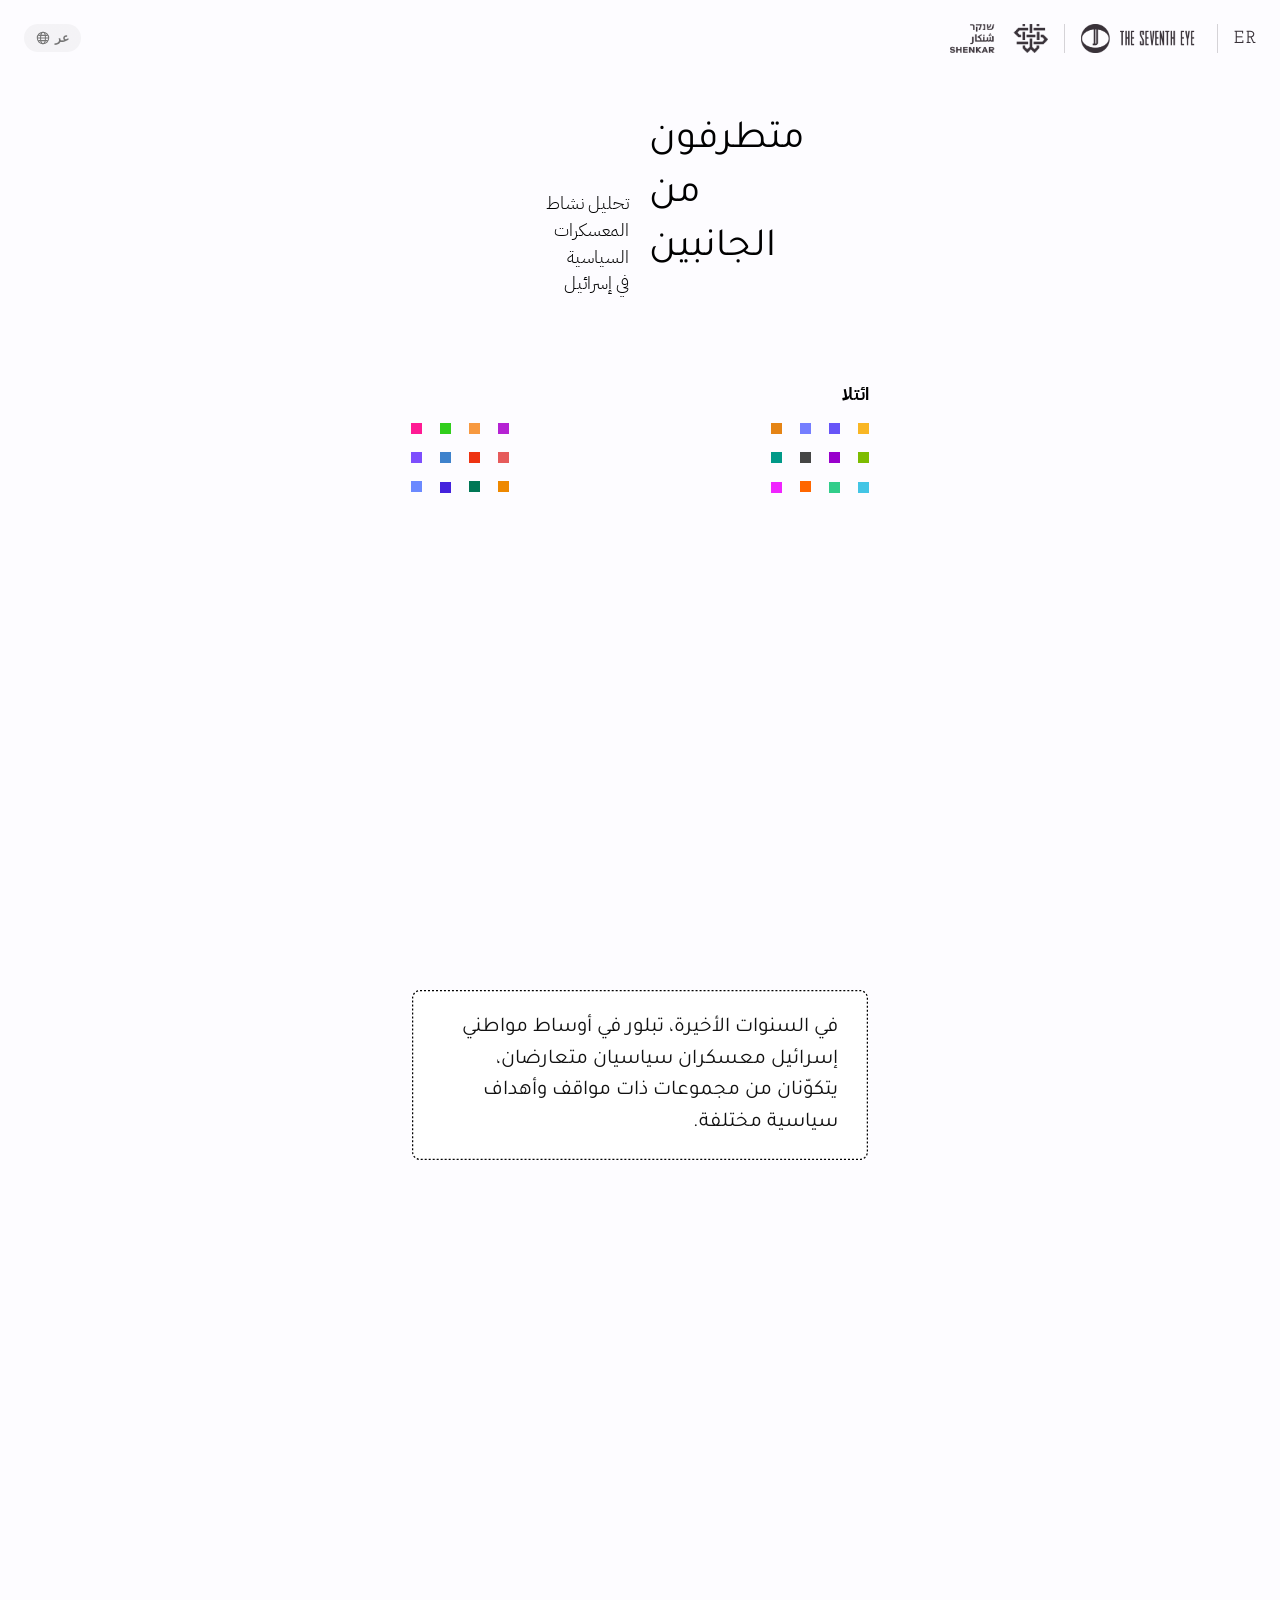
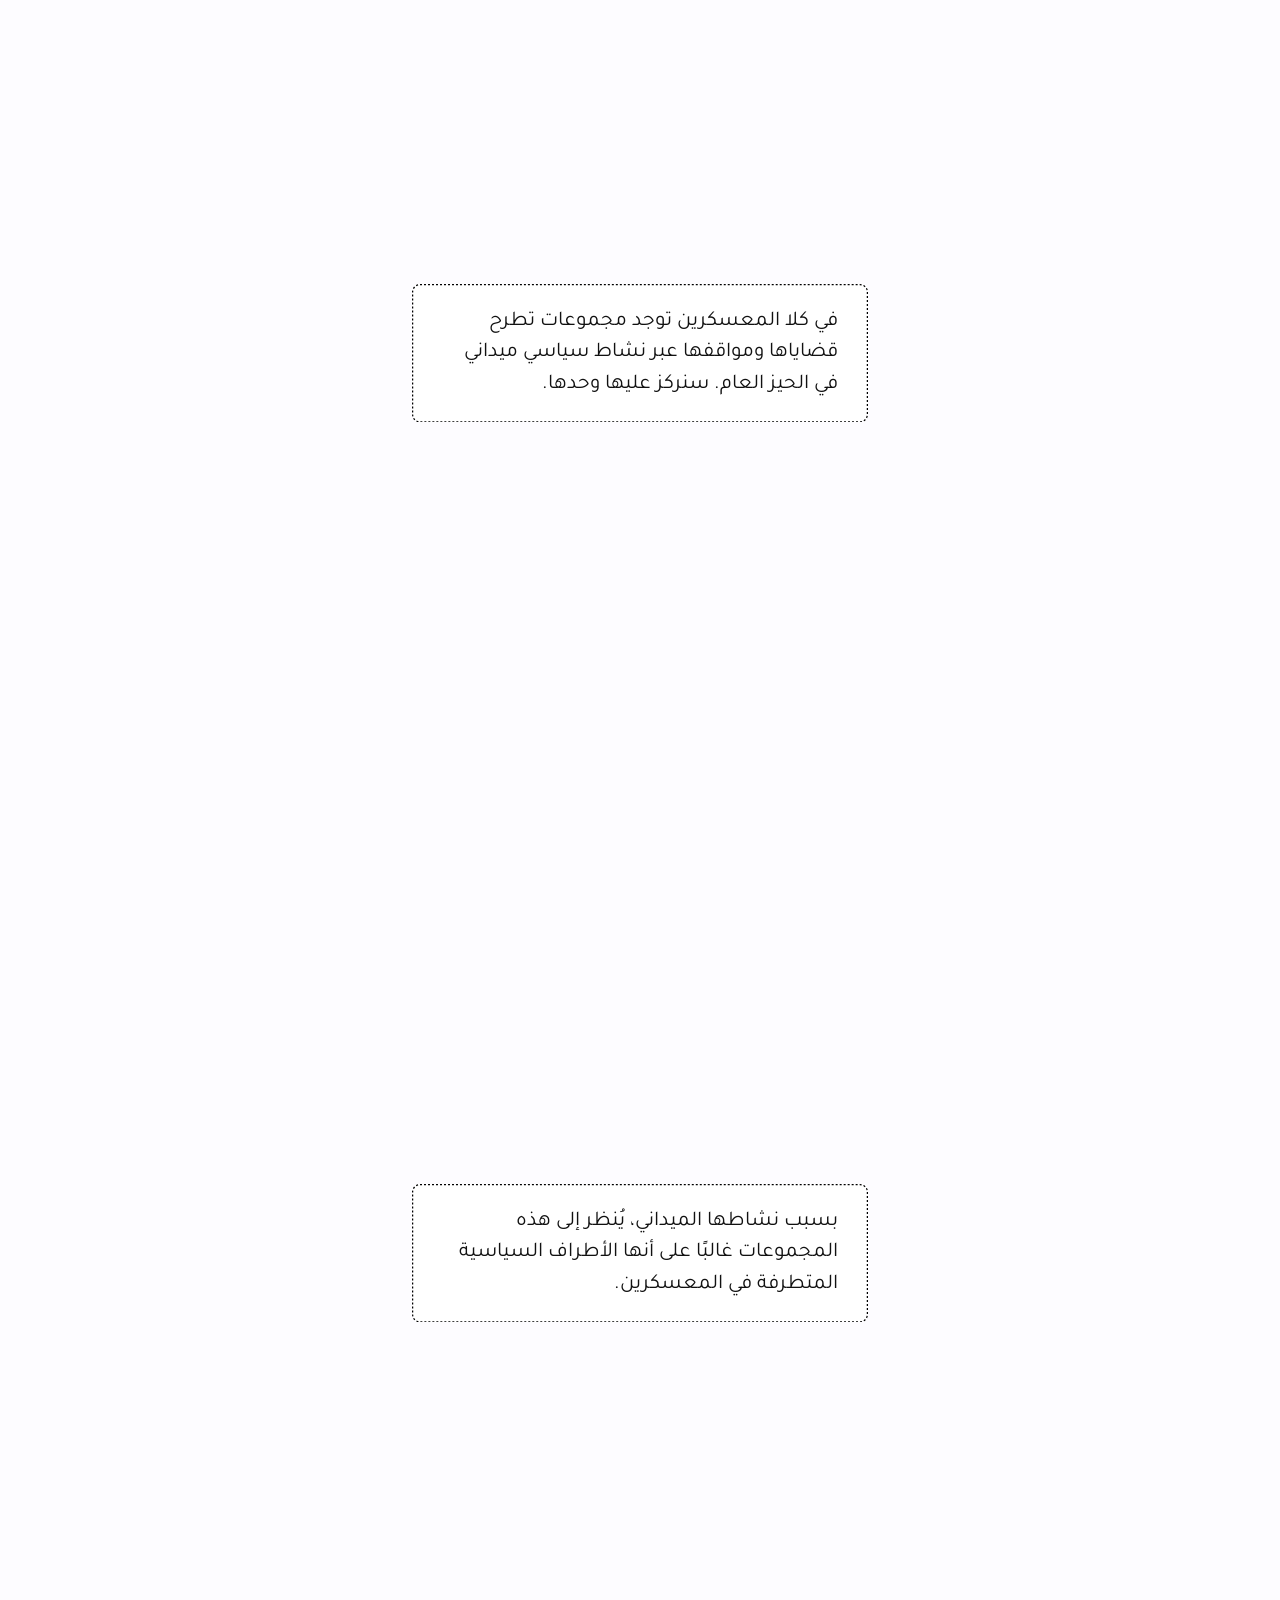
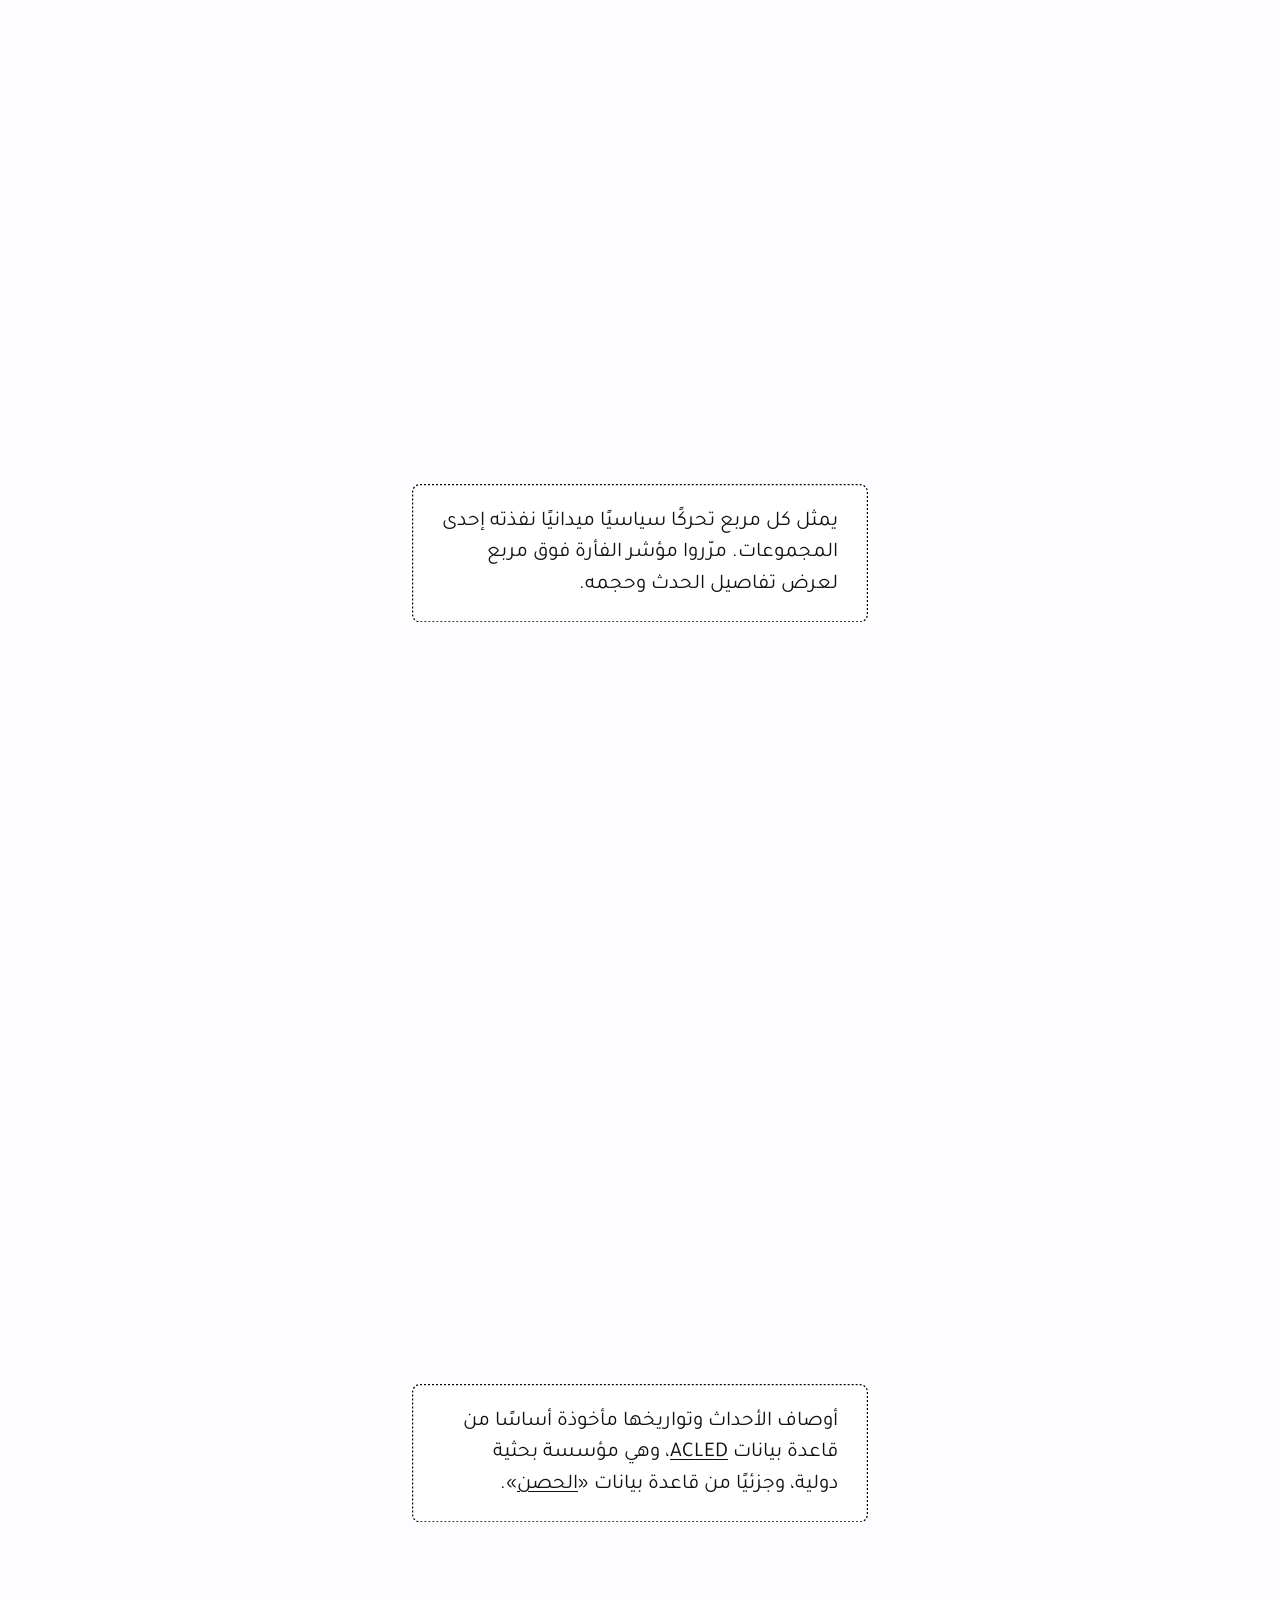
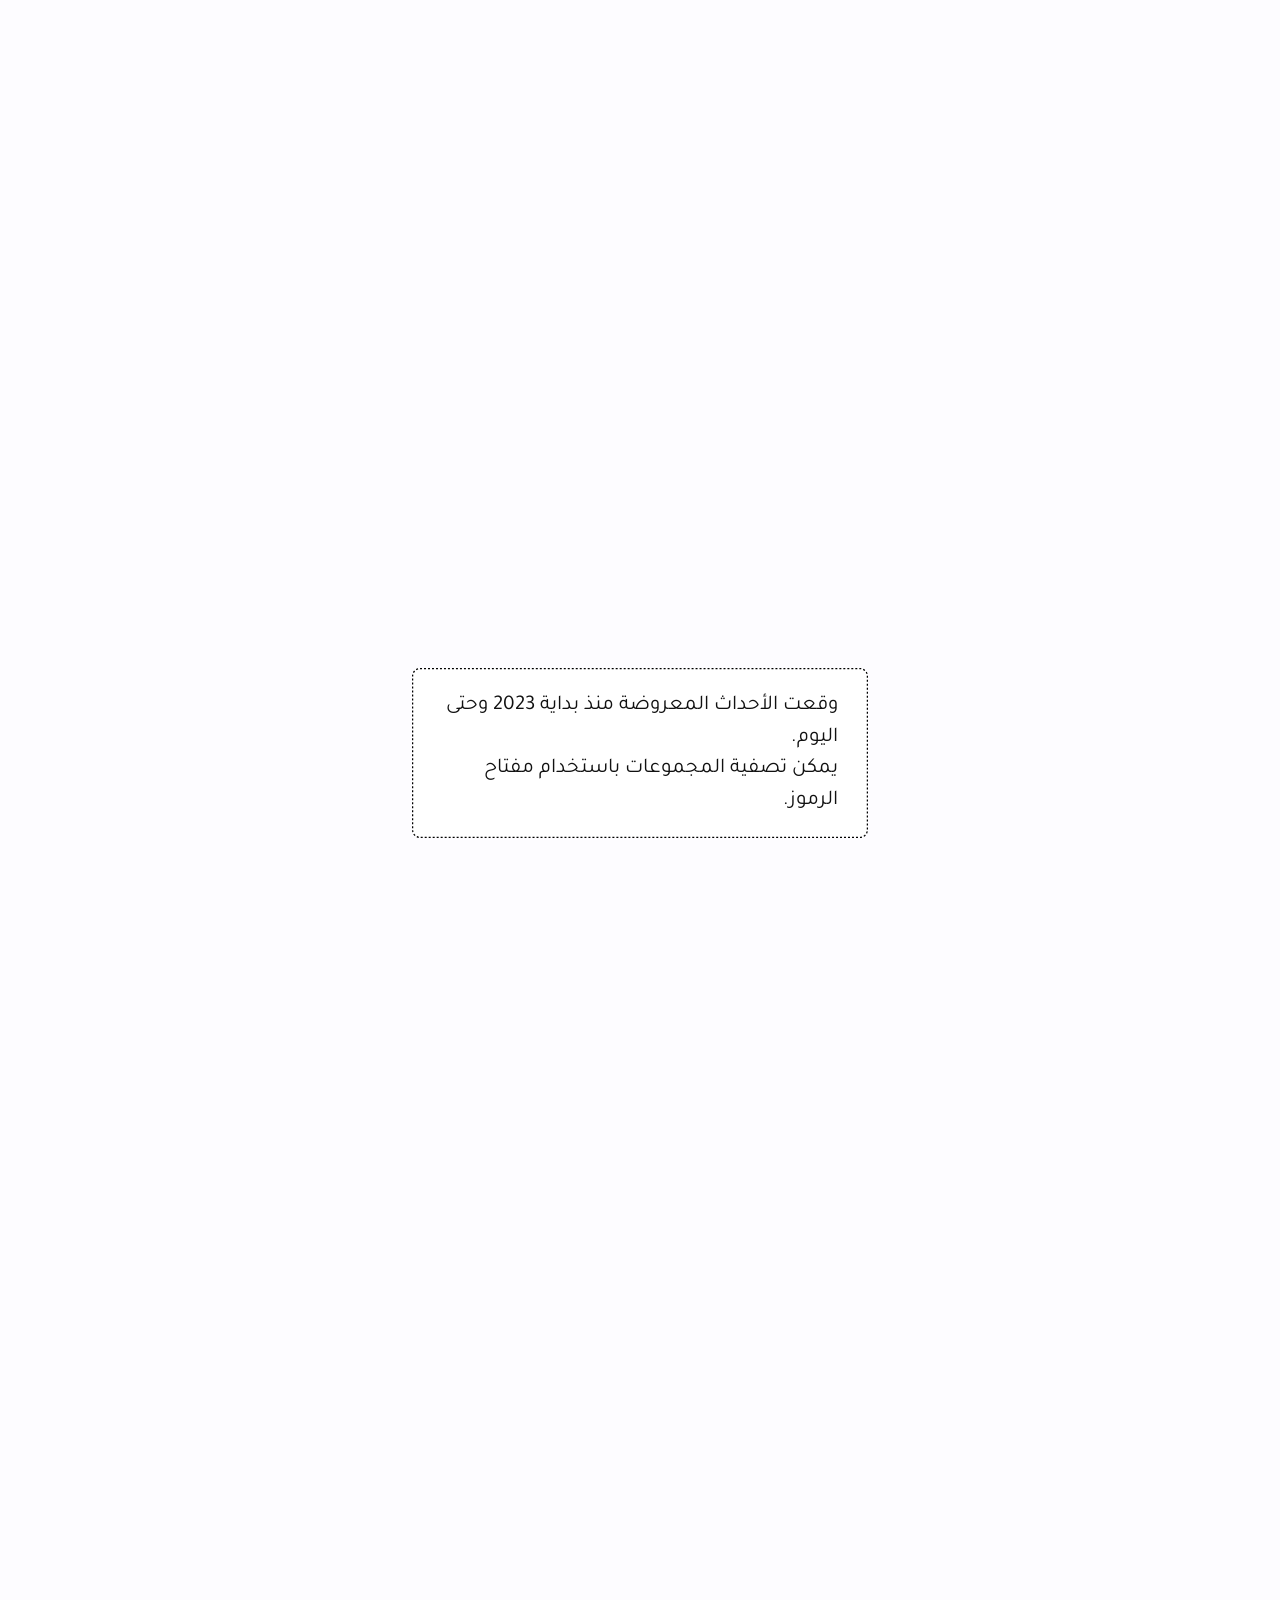
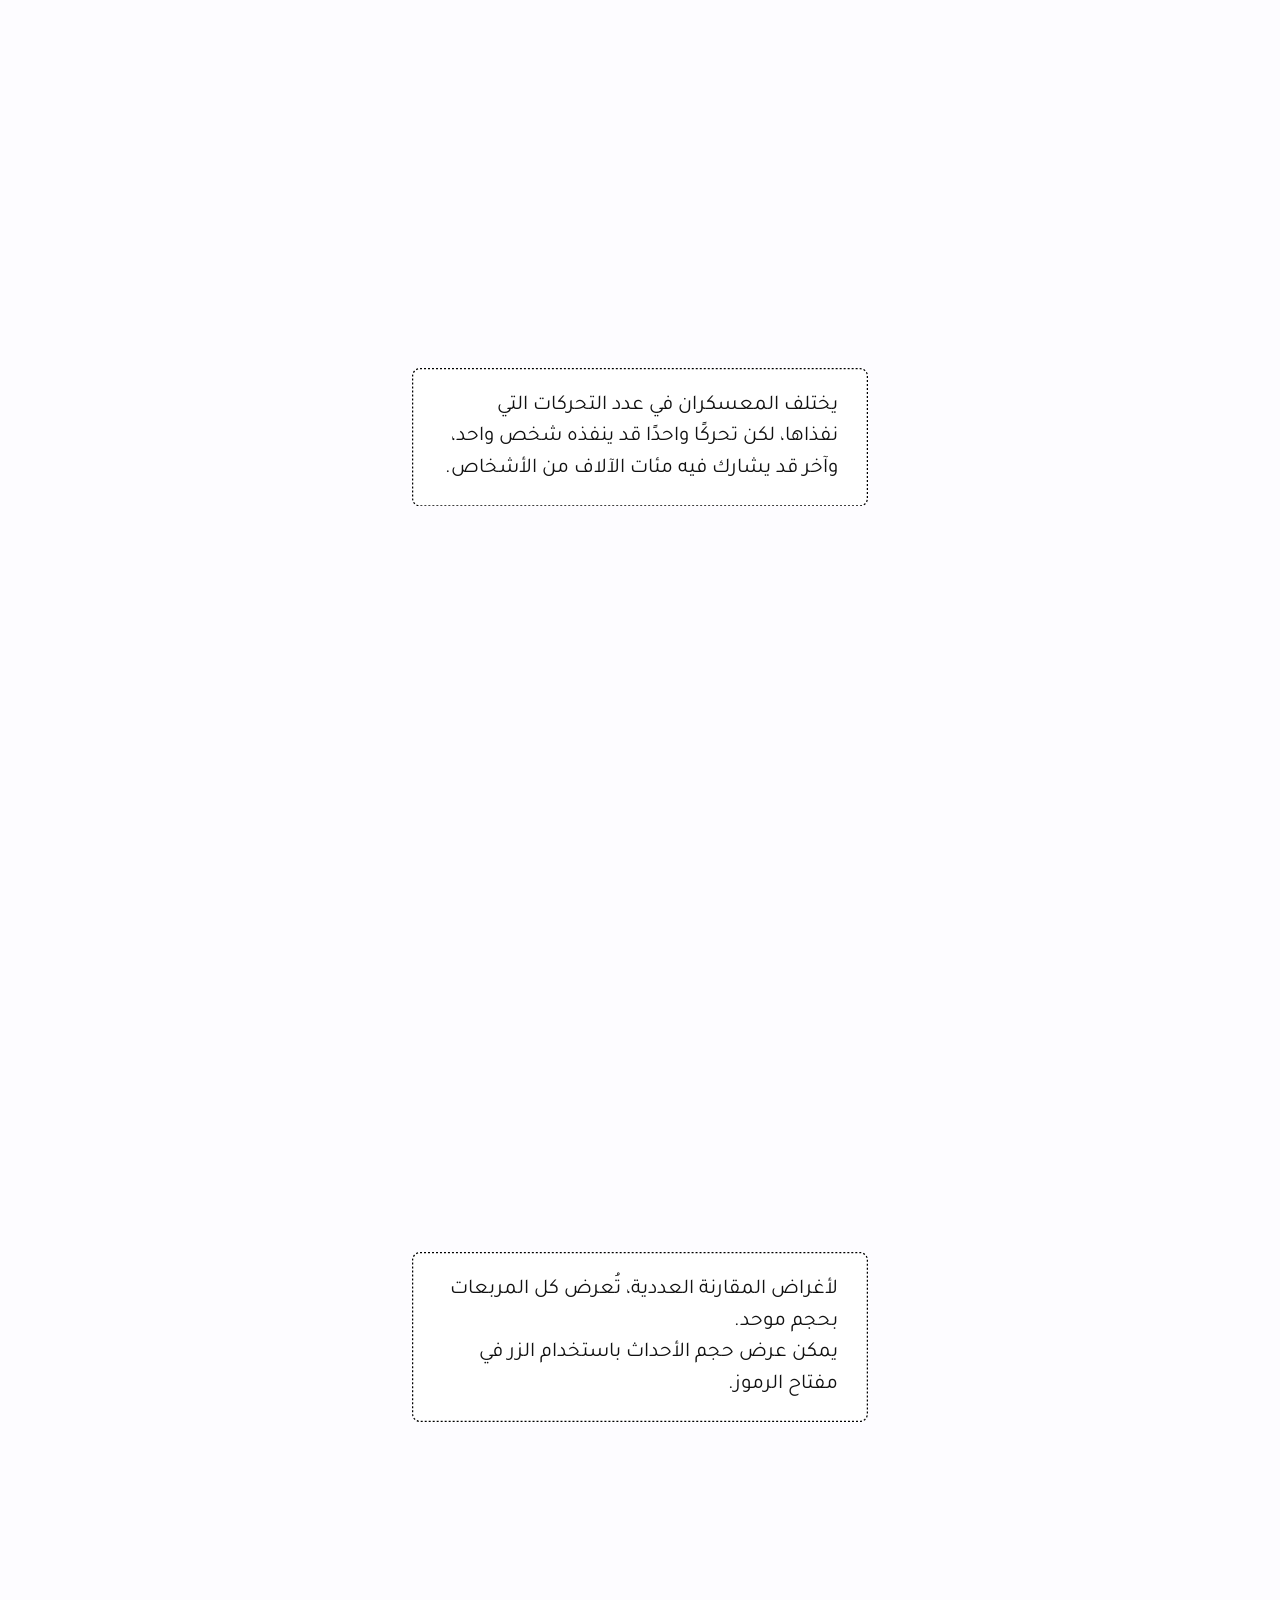
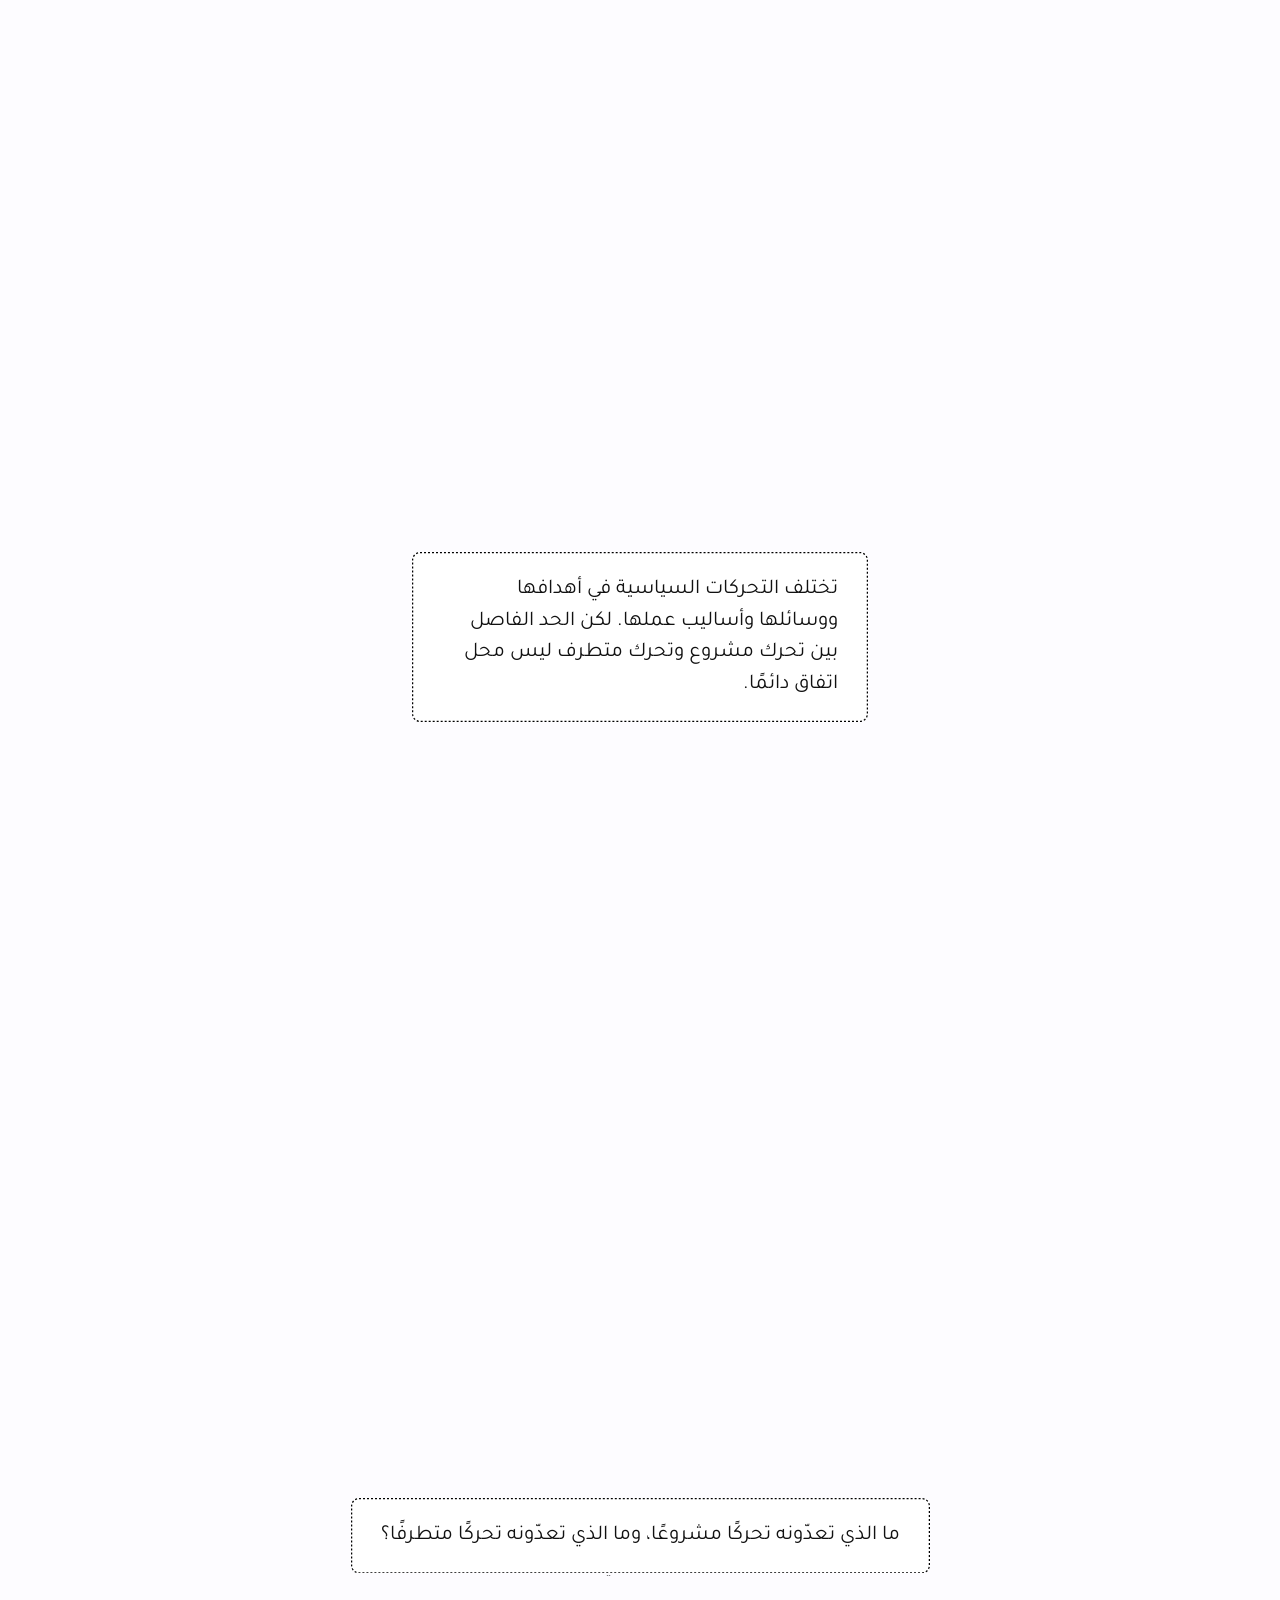
==== commit d765c396: "Report-a-mistake line: drop the description ask, comma after the address (all languages) Co-Authored" ====
--- a/ar/index.html
+++ b/ar/index.html
@@ -330,7 +330,7 @@
                 <p>أُسند كل حدث إلى المجموعة التي نفّذت الفعل الرئيسي فيه، لا إلى المتضرّرين ولا إلى قوات الأمن التي استجابت له. وعندما نفّذت المجموعة عدة أفعال، صُنّف الحدث بحسب الفعل الأشد خطورة، وفق سلّم من عشرة أنواع من الأفعال بُني ضمن المشروع بالاستناد إلى مؤشرات خطورة قائمة. وجرى الإسناد والتصنيف والترجمة باستخدام نماذج لغوية من OpenAI، وفق تعليمات كُتبت للمشروع وجرى تحسينها عبر جولات عديدة من المراجعة والتصحيح اليدوي.</p>
                 <p>يهدف التقسيم إلى مجموعات سياسية إلى إتاحة المقارنة بين أنماط الأفعال لدى المعسكرات المختلفة، لكنه لا يفترض أن جميع أفراد المجموعة يتصرّفون بالطريقة نفسها أو يحملون المواقف ذاتها. وتجدر الإشارة أيضًا إلى أن قاعدة البيانات تعكس ما جرى الإبلاغ عنه، لا كل ما وقع، وأن تصنيف الأحداث السياسية ليس واضحًا دائمًا.</p>
                 <p><a class="card-link" href="ar/methodology.html" target="_blank" rel="noopener">منهجية العمل الكاملة</a>: المصادر، وقواعد الاختيار، والتصنيف، والترجمة، ورصد التكرار، والتعليمات الكاملة للنماذج.</p>
-                <p>وجدتم خطأً؟ راسلونا على <a class="card-link" href="mailto:extremists.on.both.sides@gmail.com">extremists.on.both.sides@gmail.com</a> واذكروا تاريخ الحدث ووصفه، والمجموعة التي نُسب إليها، والتصحيح المطلوب.</p>
+                <p>وجدتم خطأً؟ راسلونا على <a class="card-link" href="mailto:extremists.on.both.sides@gmail.com">extremists.on.both.sides@gmail.com</a>، واذكروا تاريخ الحدث، والمجموعة التي نُسب إليها، والتصحيح المطلوب.</p>
               </div>
               <p class="page12-credits">بحث، تصميم وتطوير: إيال راز (<a href="https://eyalraz.com/" target="_blank" rel="noopener">eyalraz.com</a>)<br>مرافقة وإرشاد وتوجيه: موشون زير-أفيف<br>استشارة صحفية: أورن بيرسيكو<br>الشكر إلى راكيفت كنعان، مدرسة شنكار للاتصال البصري، <a href="https://www.shenkar.ac.il/en/" target="_blank" rel="noopener">شنكار - هندسة. تصميم. فن.</a><br>الشكر إلى فريق <a href="https://www.zman.co.il/fortress/" target="_blank" rel="noopener">الحصن</a> · عنات سرغوستي، ميكي روزنتال، أمير شبرلينغ، رونيت أنتلر وآخرين<br>قاعدة البيانات: <a href="https://acleddata.com/" target="_blank" rel="noopener">ACLED</a>، <a href="https://www.zman.co.il/fortress/" target="_blank" rel="noopener">الحصن</a></p>
               </div>
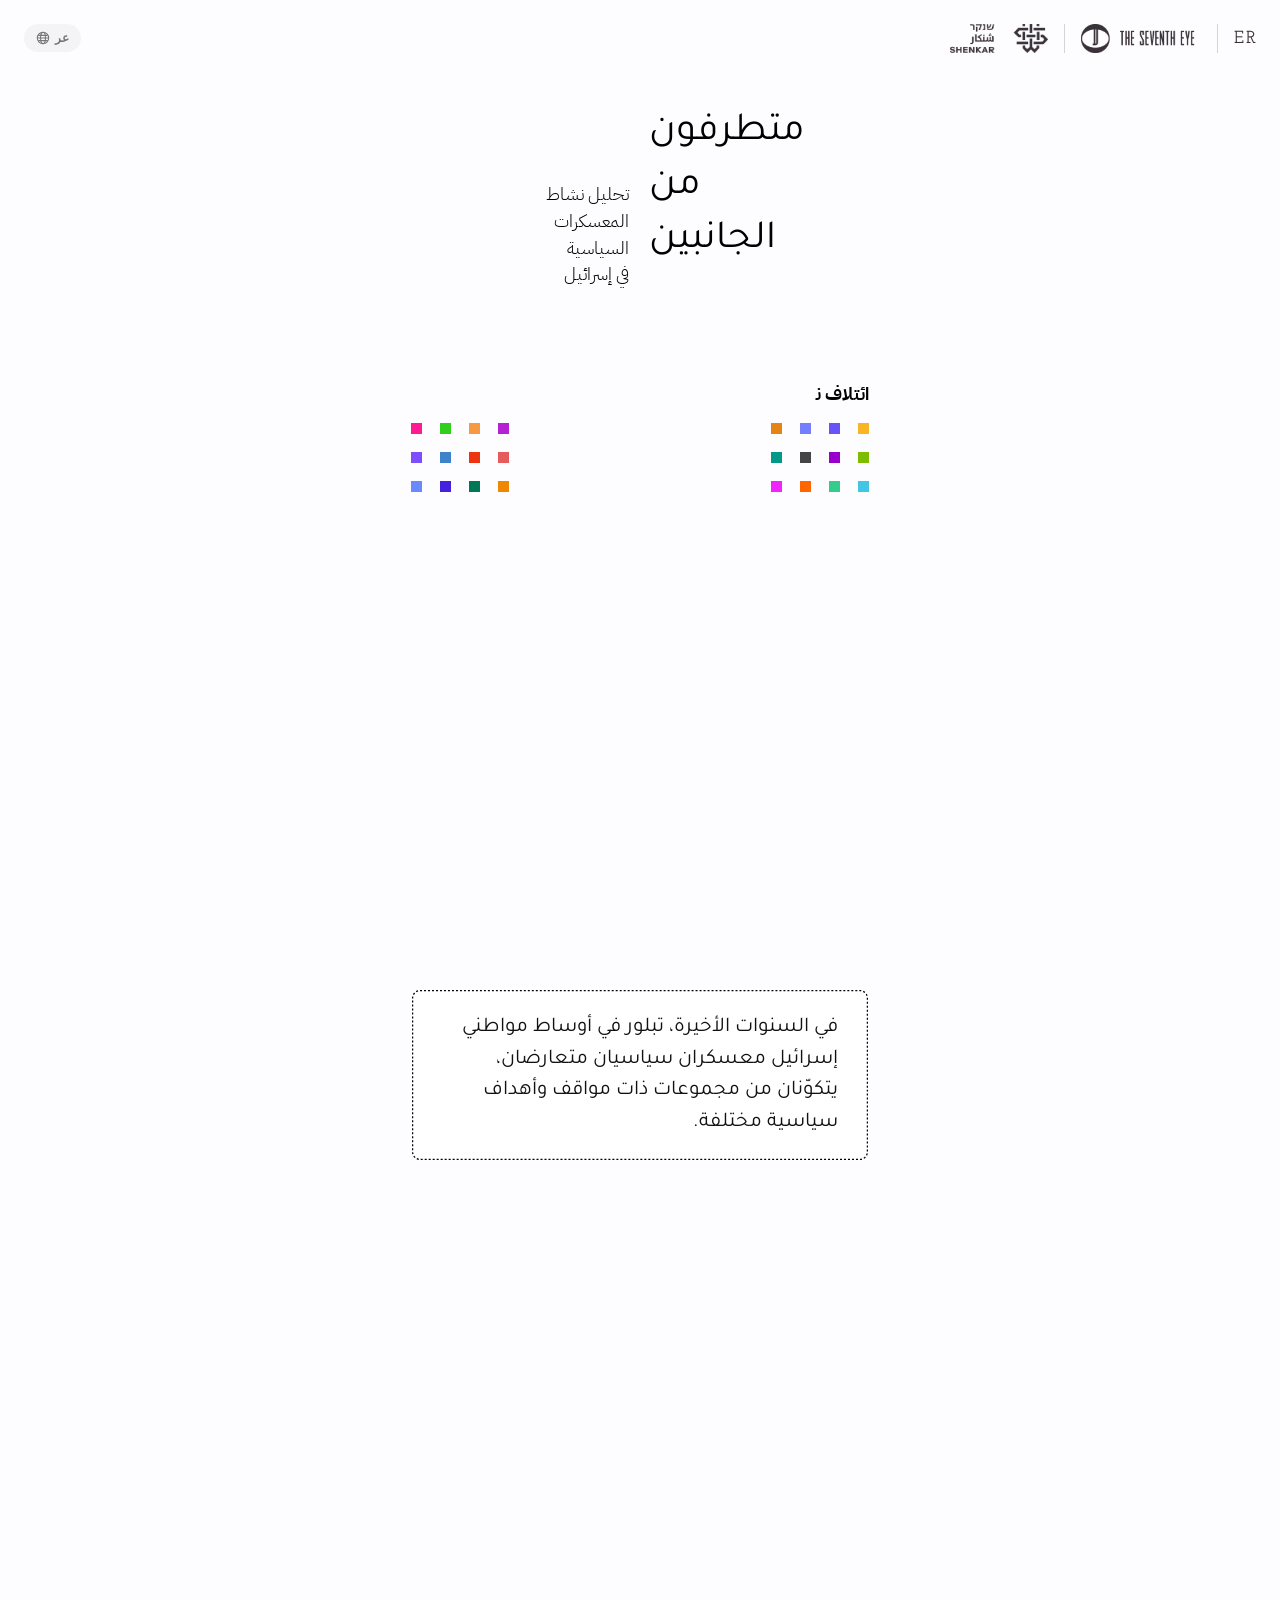
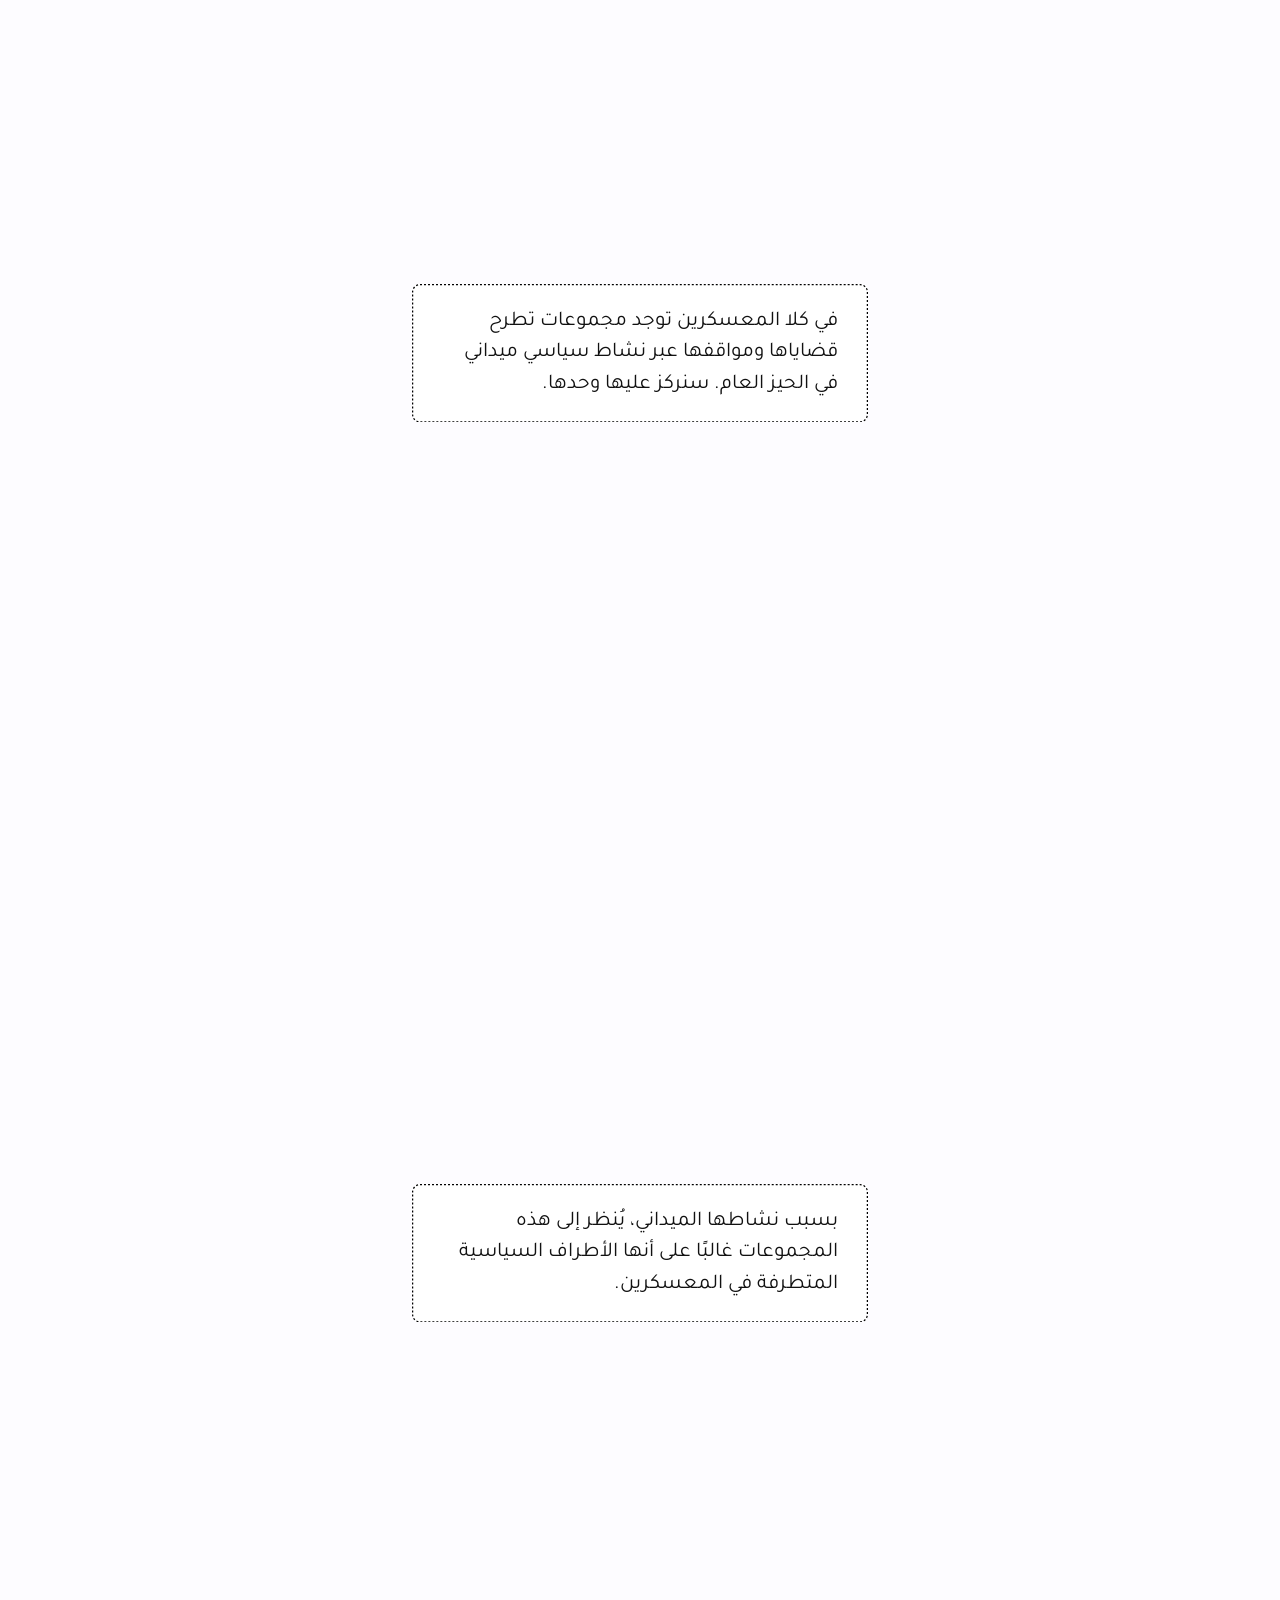
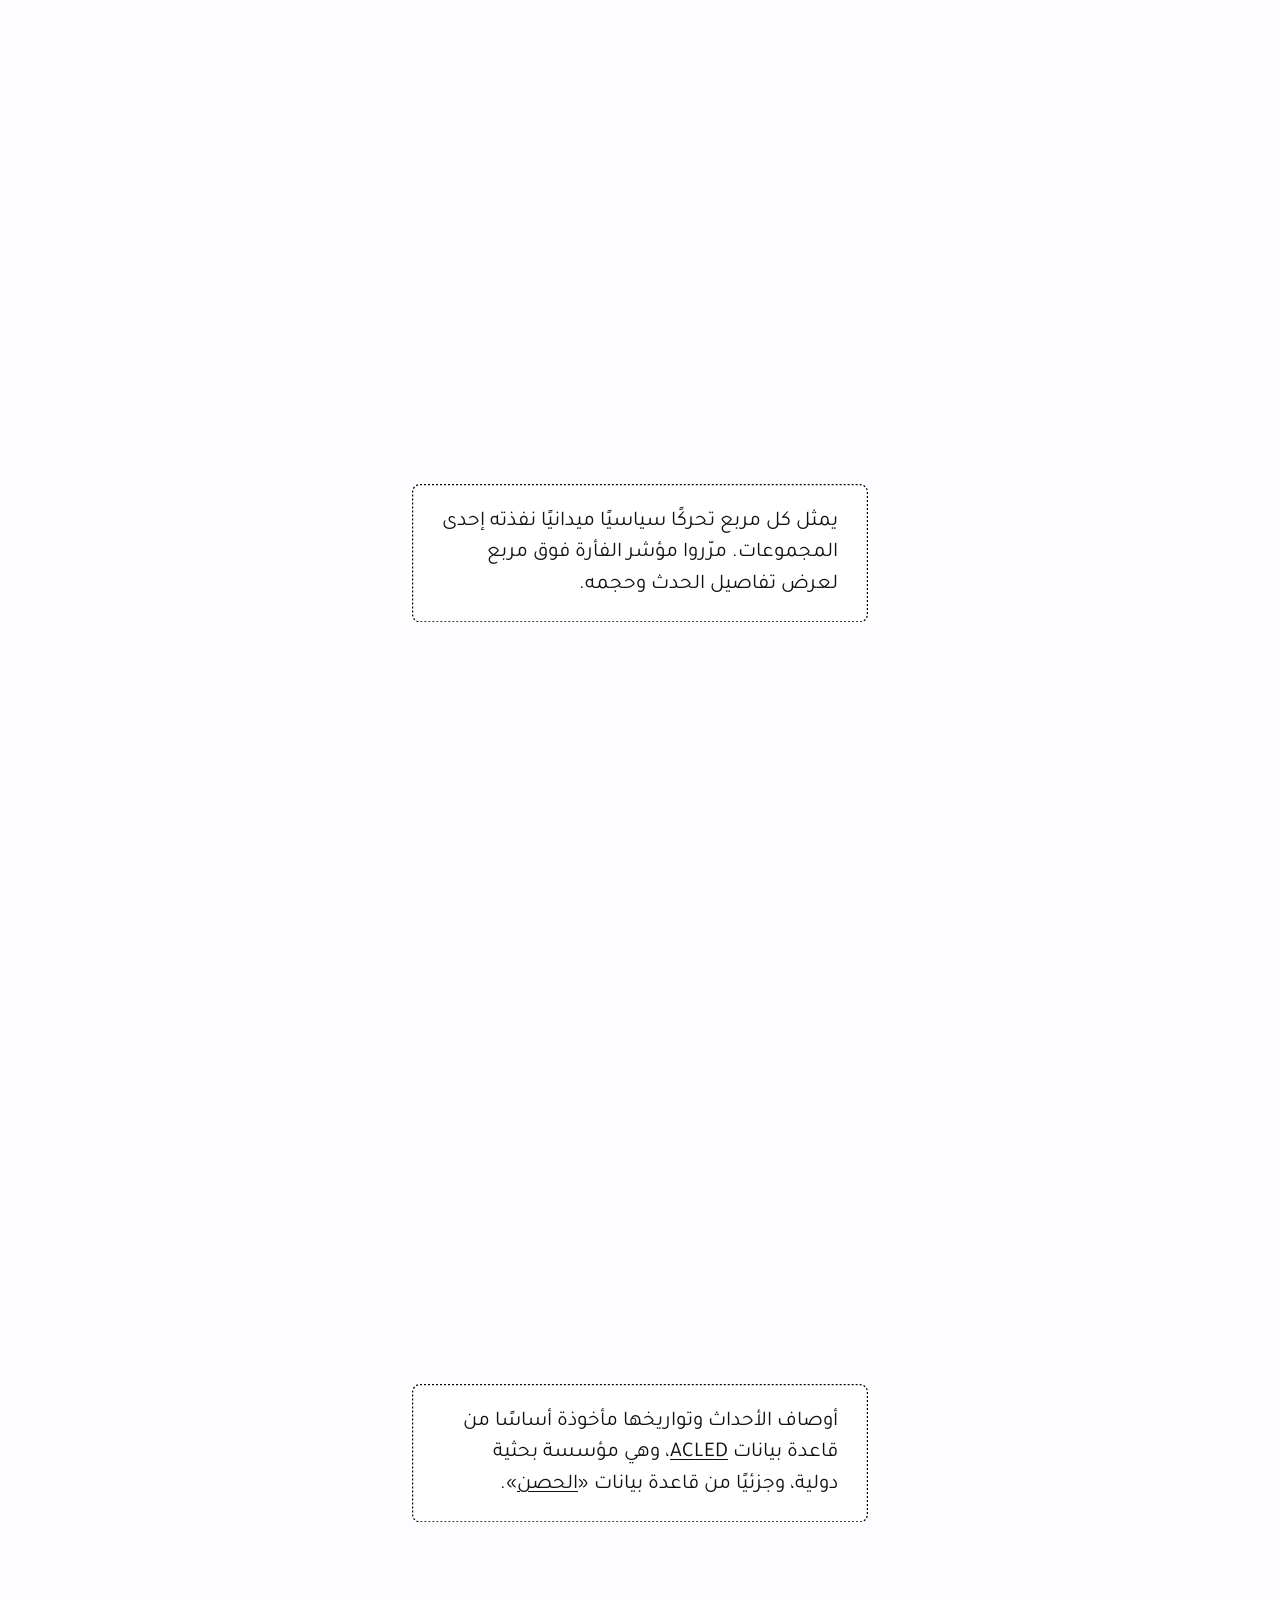
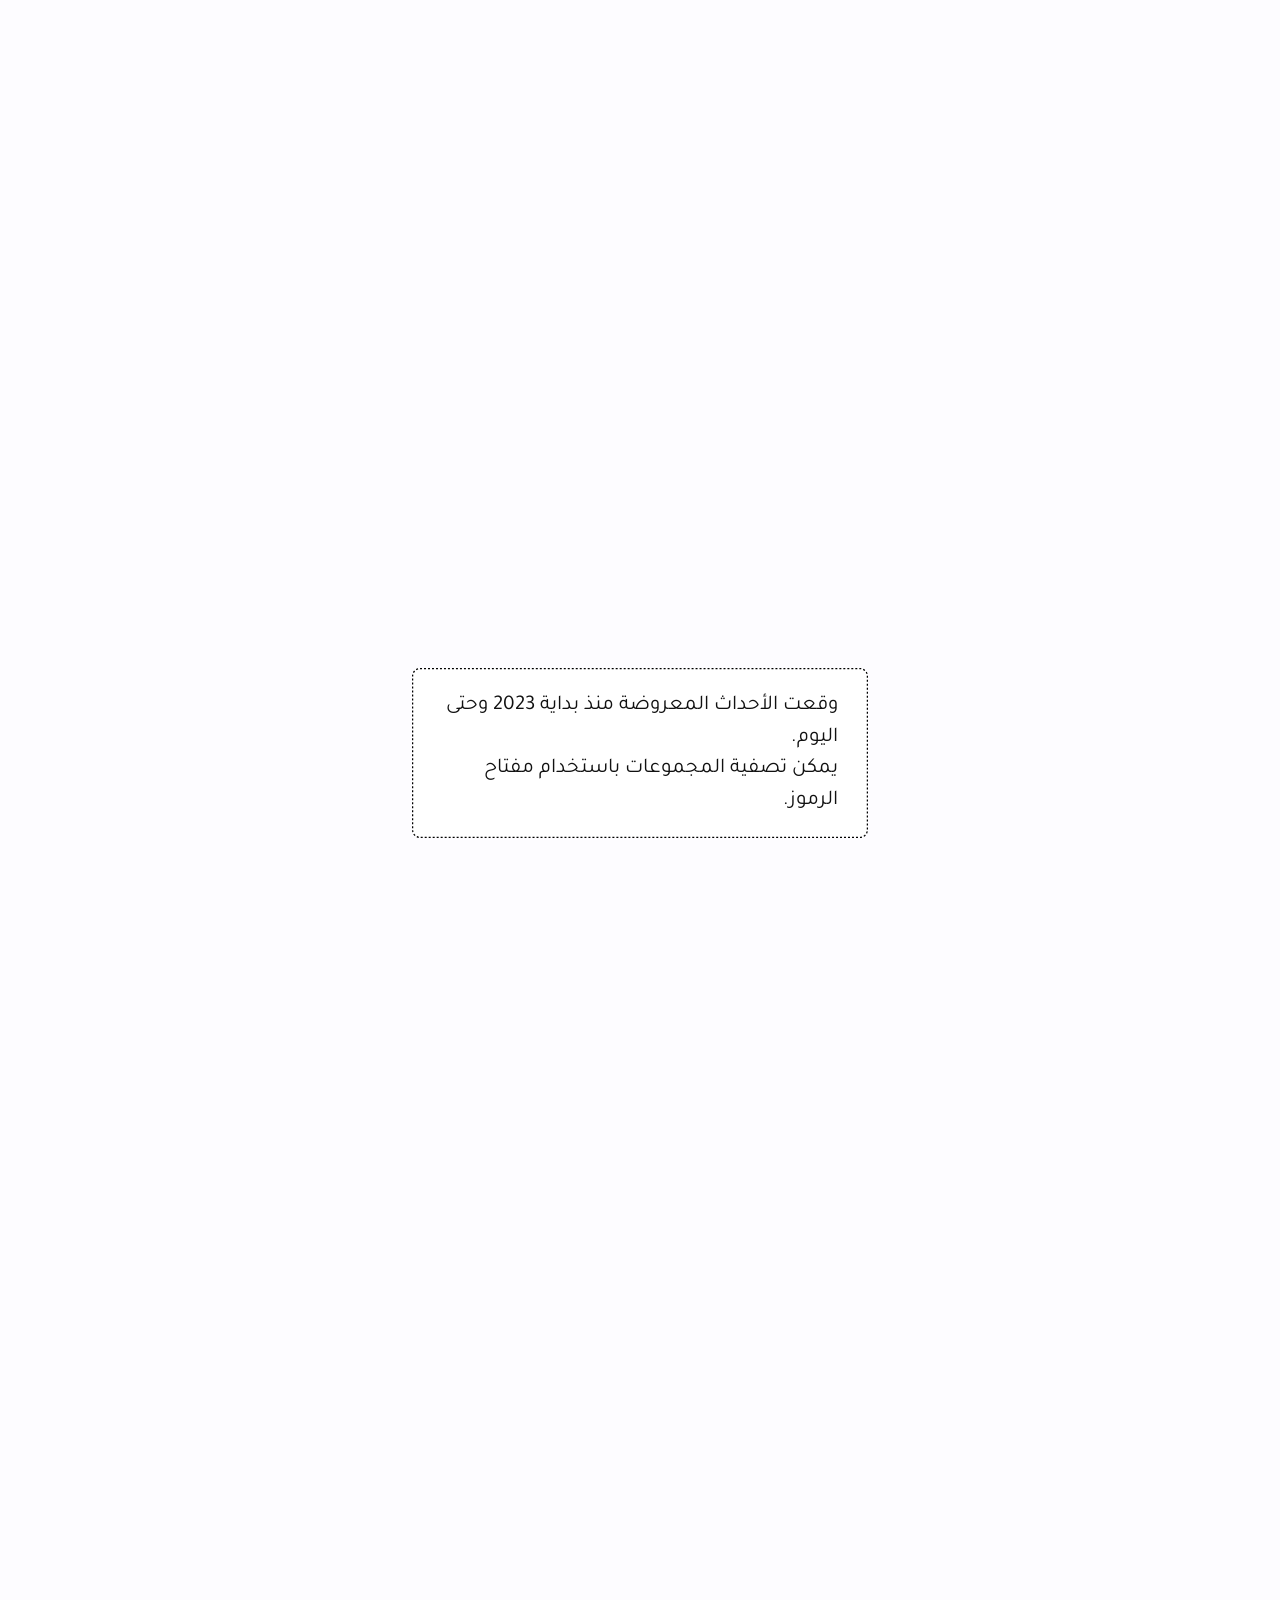
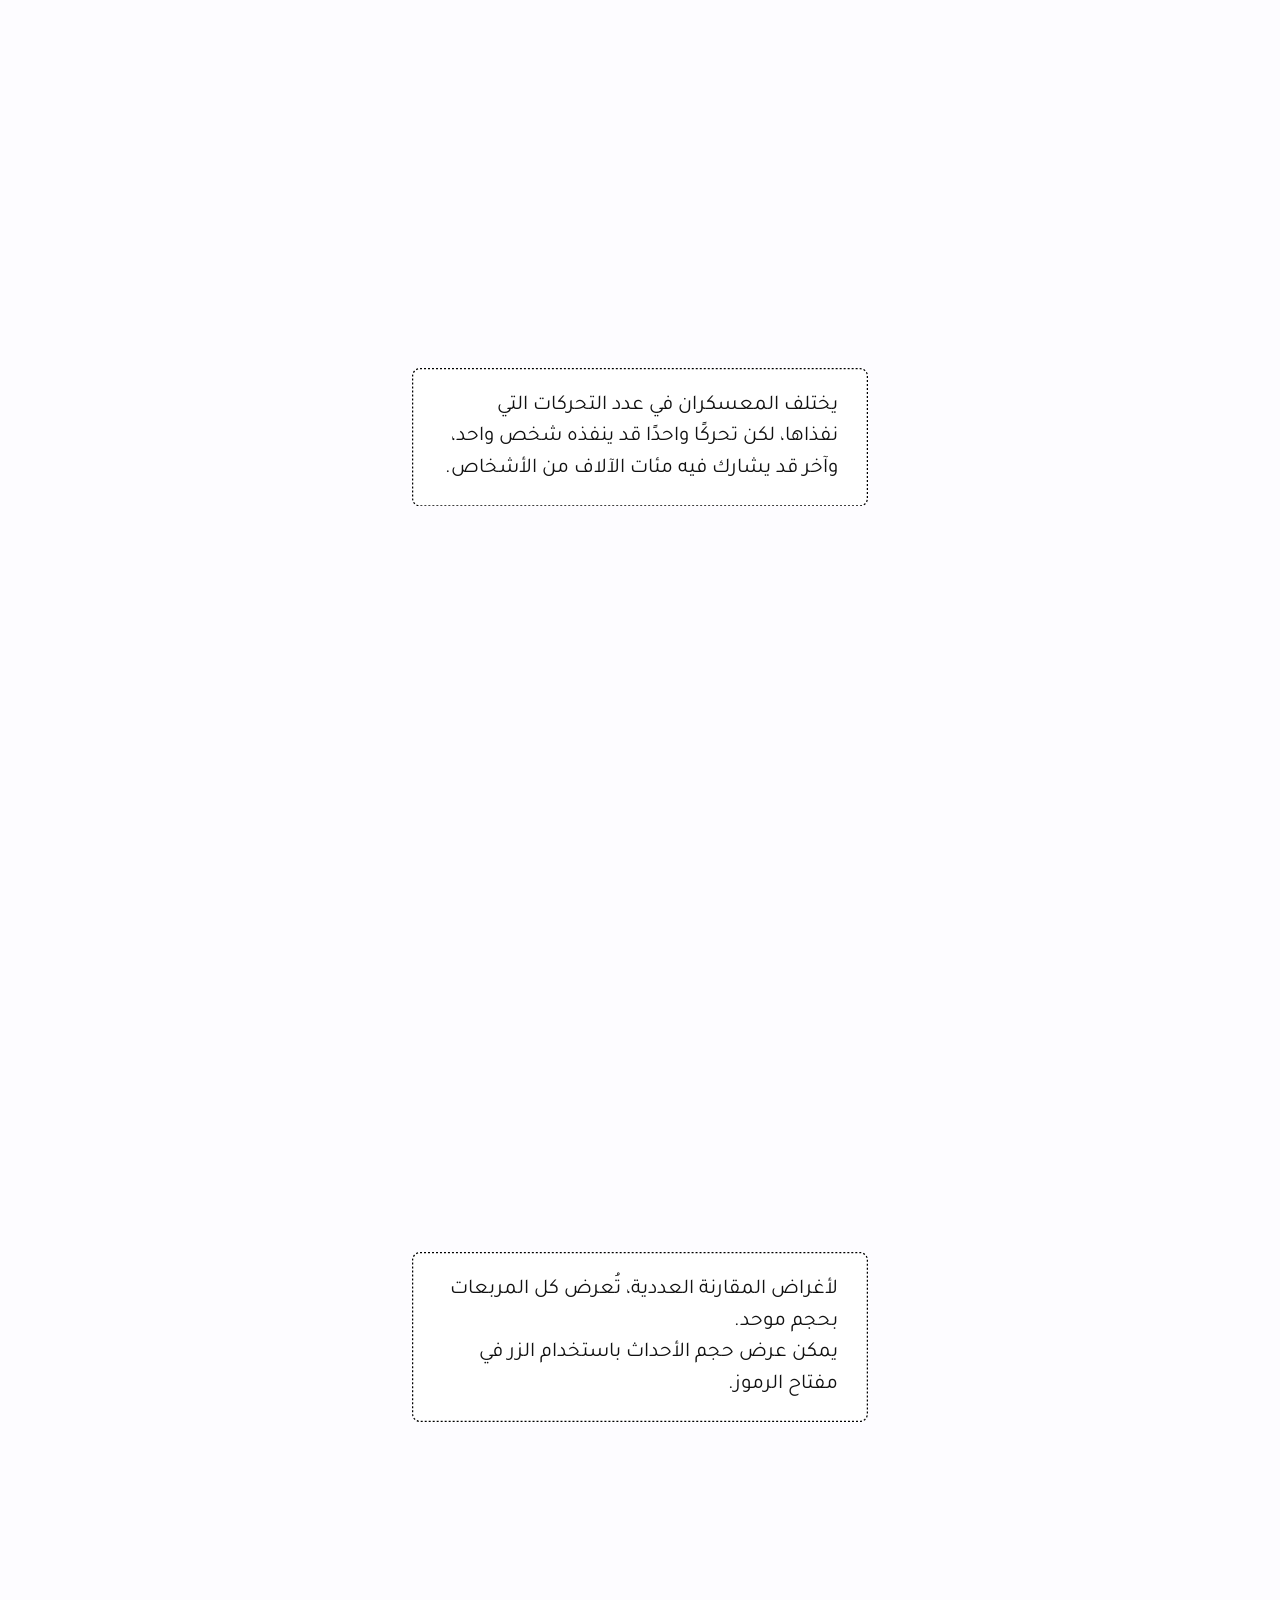
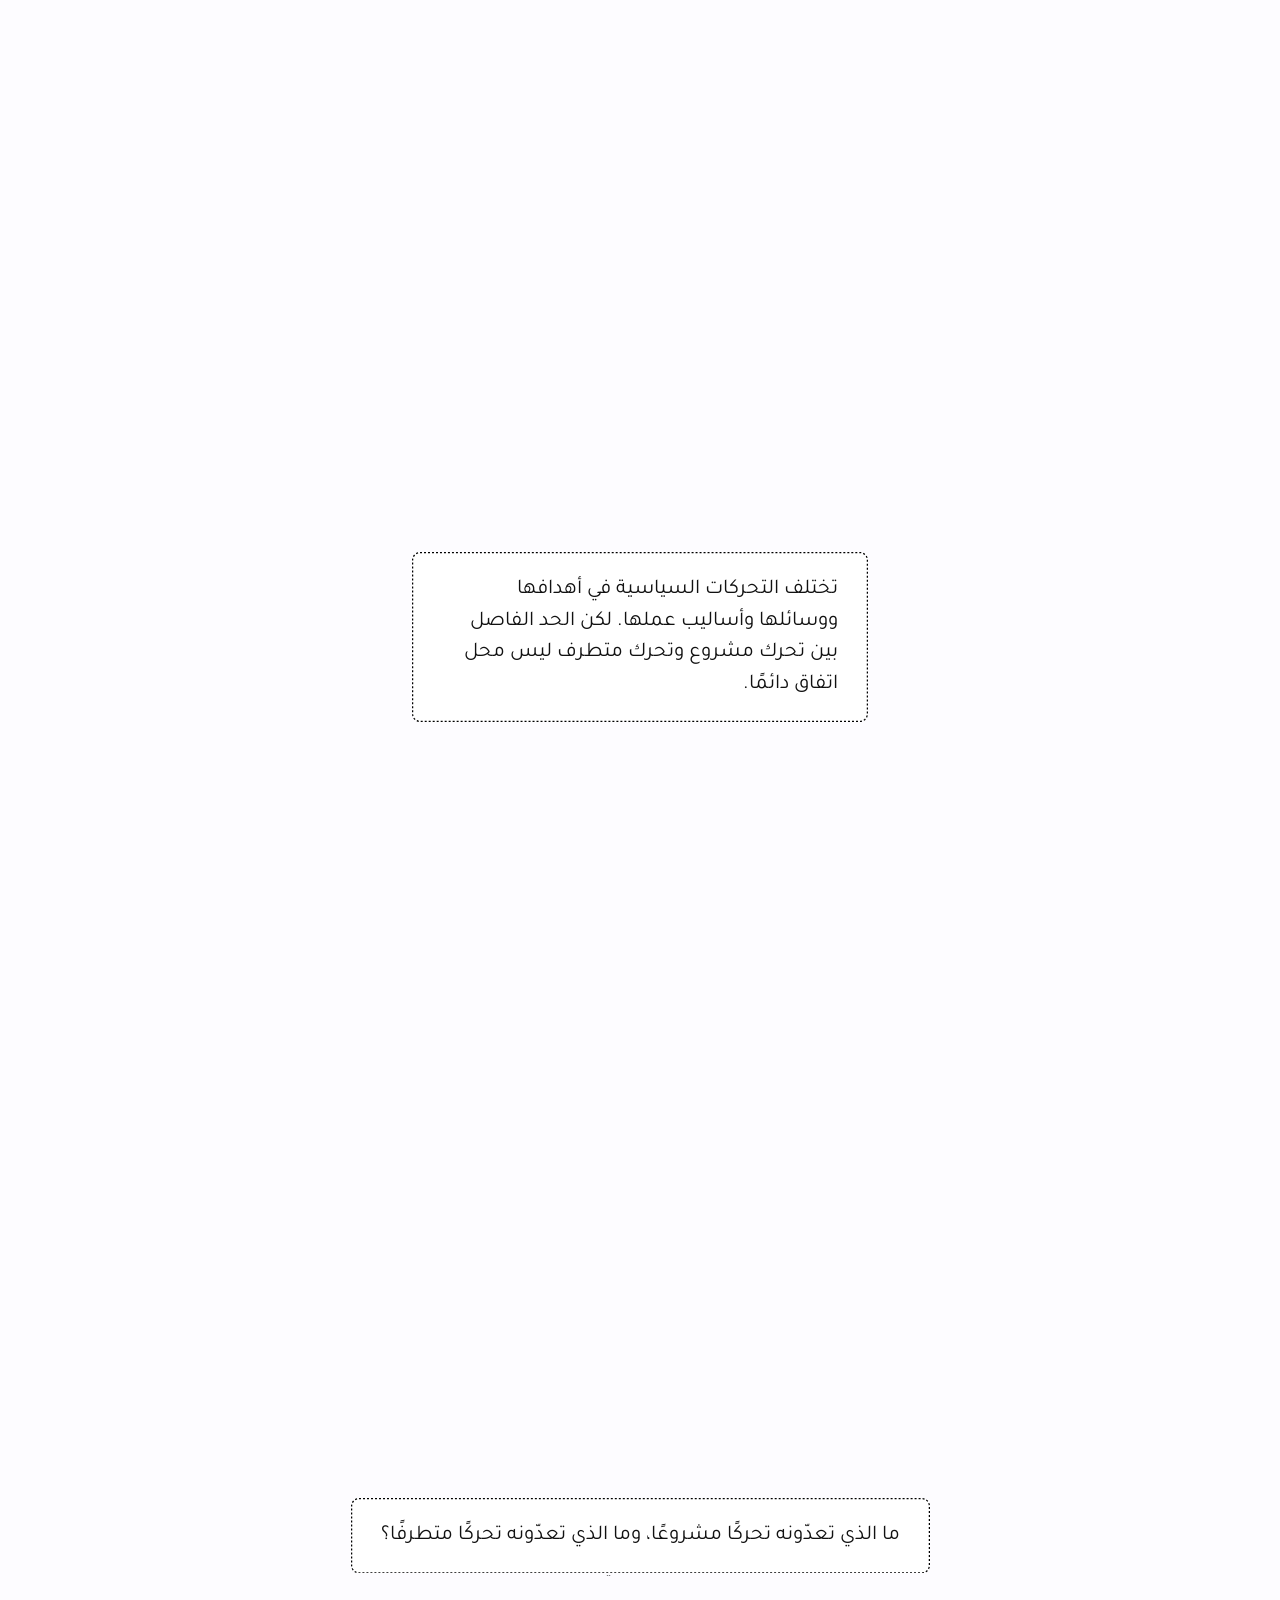
==== commit b9521773: "Share images v12: the reviewer's sketch — left camp blue → pink, right camp widening, dotted title f" ====
--- a/ar/index.html
+++ b/ar/index.html
@@ -25,21 +25,21 @@
   <link rel="alternate" hreflang="x-default" href="https://both-sides.the7eye.org.il/" />
   <!-- Open Graph / Twitter card — what WhatsApp, X, Facebook, LinkedIn render when
        the link is shared (the @fold15 share row relies on this). og:image must be an
-       ABSOLUTE url; og-image-ar-v11.png is a 2400×1260 (2× of the 1200×630 card): a drawn two-sided dot field with this page's title centred on it.
+       ABSOLUTE url; og-image-ar-v12.png is a 2400×1260 (2× of the 1200×630 card): a drawn two-sided dot field with this page's title centred on it.
        Served from GitHub Pages at /both-sides-project/. -->
   <meta property="og:type" content="article" />
   <meta property="og:locale" content="ar_AR" />
   <meta property="og:title" content="متطرفون من الجانبين" />
   <meta property="og:description" content="جمعنا آلاف التحركات السياسية في الحيز العام على مدى السنوات الأربع الأخيرة. قرروا بأنفسكم - من هم المتطرفون من الجانبين؟&#10;مشروع تفاعلي من إعداد إيال راز بالشراكة مع العين السابعة وشنكار." />
   <meta property="og:url" content="https://both-sides.the7eye.org.il/ar/" />
-  <meta property="og:image" content="https://both-sides.the7eye.org.il/og-image-ar-v11.png" />
+  <meta property="og:image" content="https://both-sides.the7eye.org.il/og-image-ar-v12.png" />
   <meta property="og:image:width" content="2400" />
   <meta property="og:image:height" content="1260" />
   <meta property="og:image:alt" content="متطرفون من الجانبين — تحليل نشاط المعسكرات السياسية في إسرائيل" />
   <meta name="twitter:card" content="summary_large_image" />
   <meta name="twitter:title" content="متطرفون من الجانبين" />
   <meta name="twitter:description" content="جمعنا آلاف التحركات السياسية في الحيز العام على مدى السنوات الأربع الأخيرة. قرروا بأنفسكم - من هم المتطرفون من الجانبين؟&#10;مشروع تفاعلي من إعداد إيال راز بالشراكة مع العين السابعة وشنكار." />
-  <meta name="twitter:image" content="https://both-sides.the7eye.org.il/og-image-ar-v11.png" />
+  <meta name="twitter:image" content="https://both-sides.the7eye.org.il/og-image-ar-v12.png" />
   <link rel="icon" type="image/svg+xml" href="favicon.svg?v=2" />
   <link rel="preconnect" href="https://fonts.googleapis.com" />
   <link rel="preconnect" href="https://fonts.gstatic.com" crossorigin />
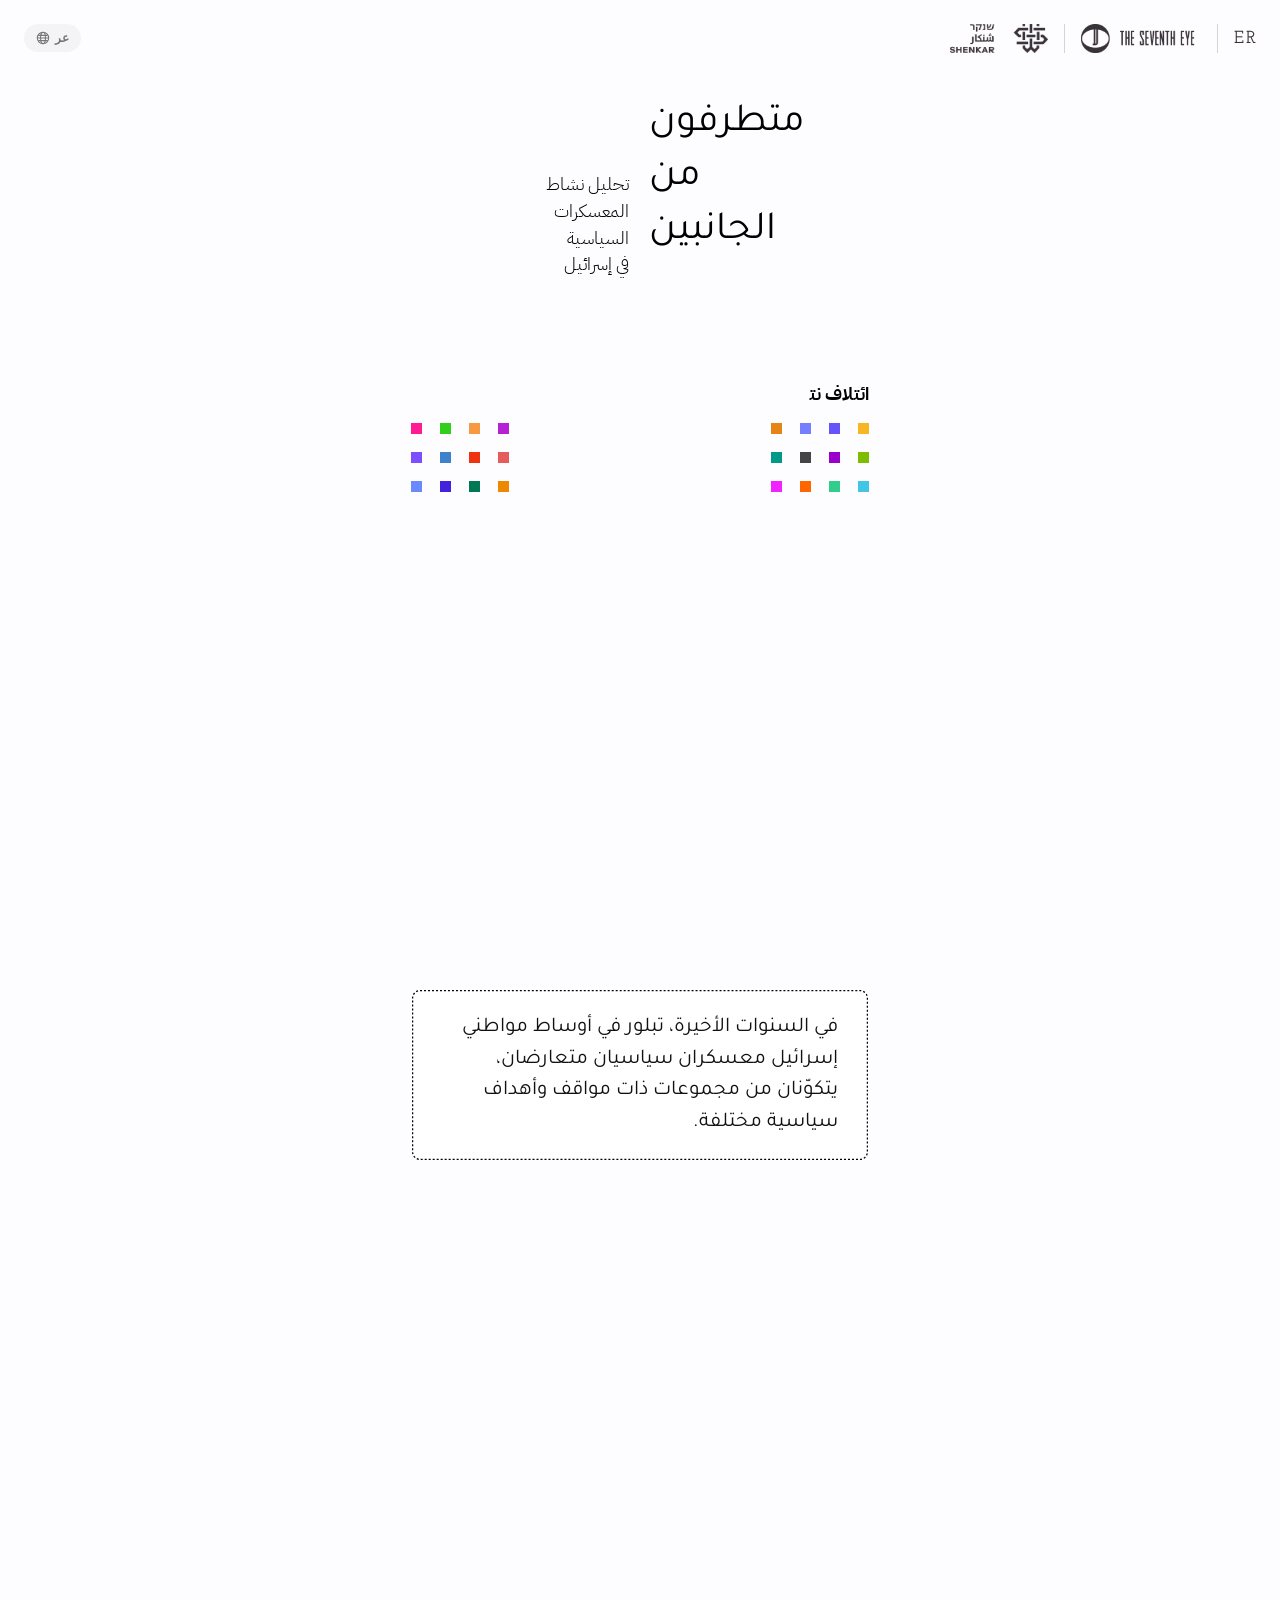
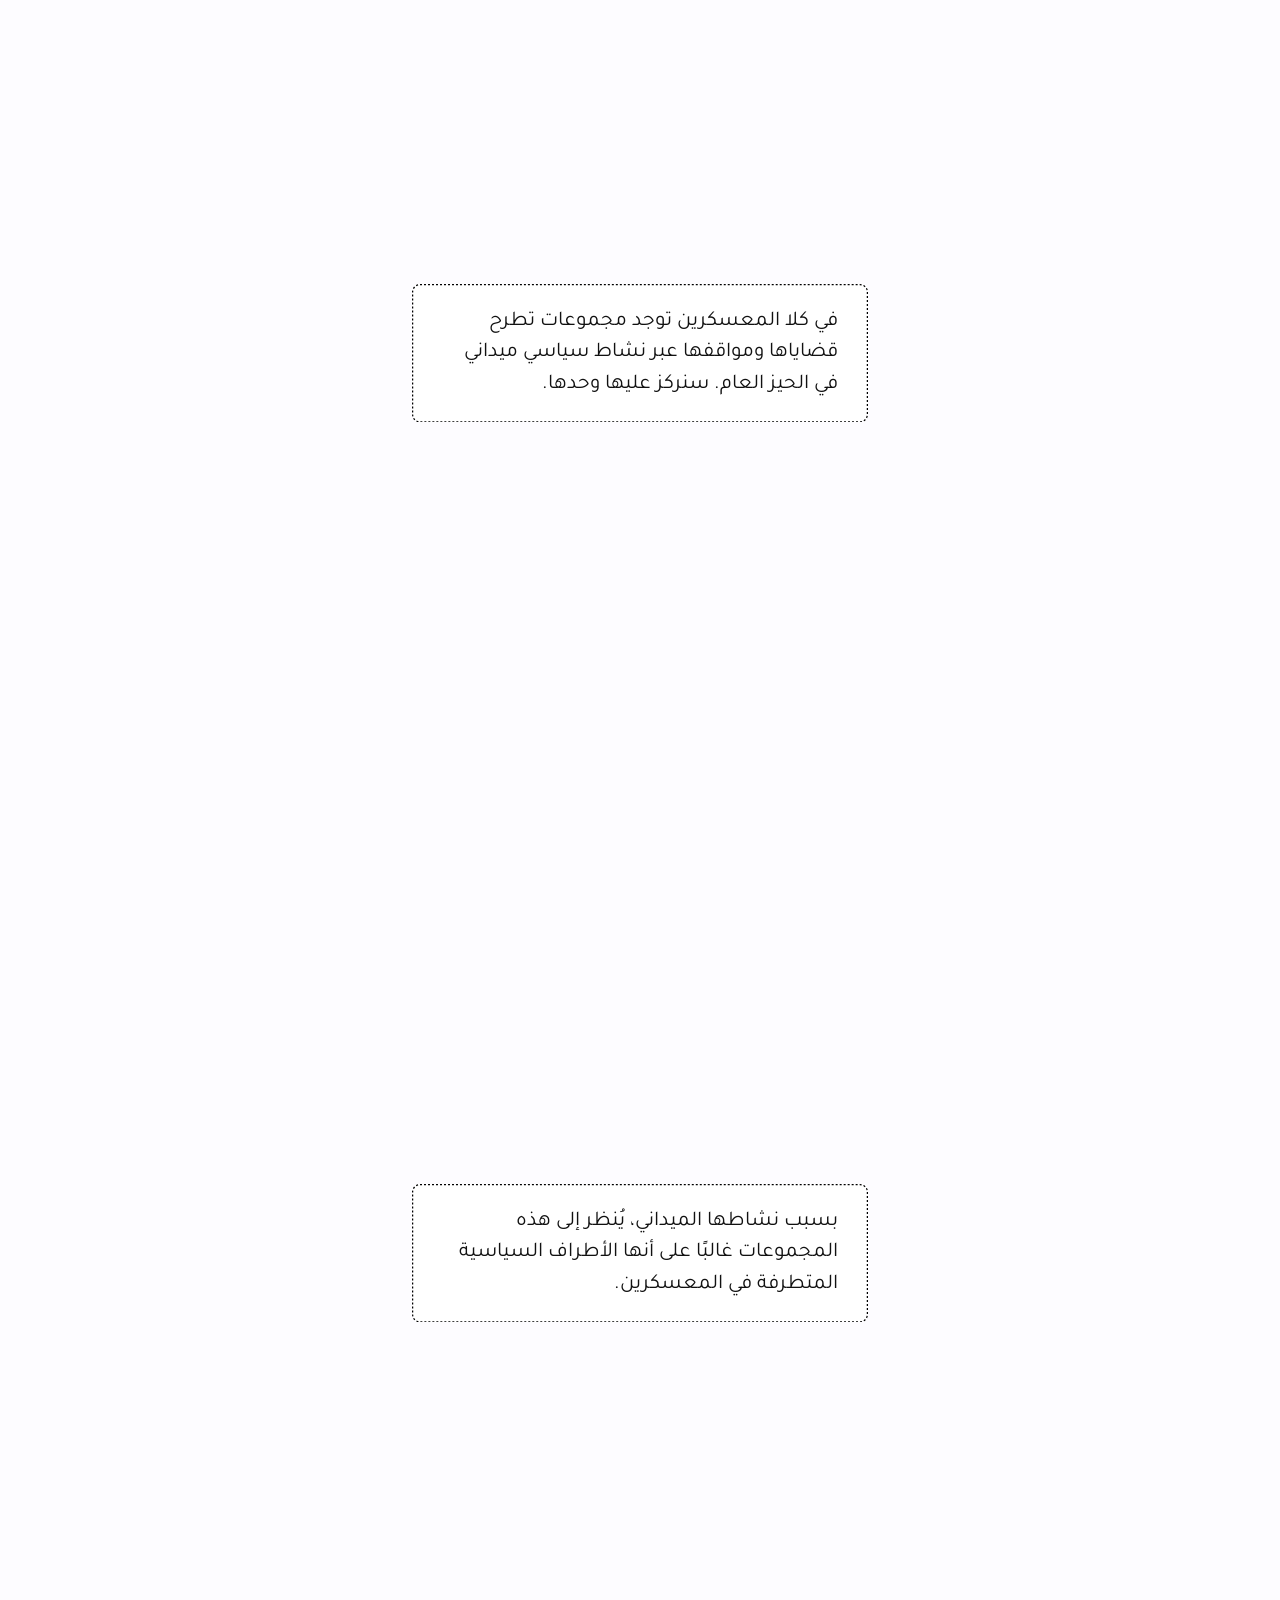
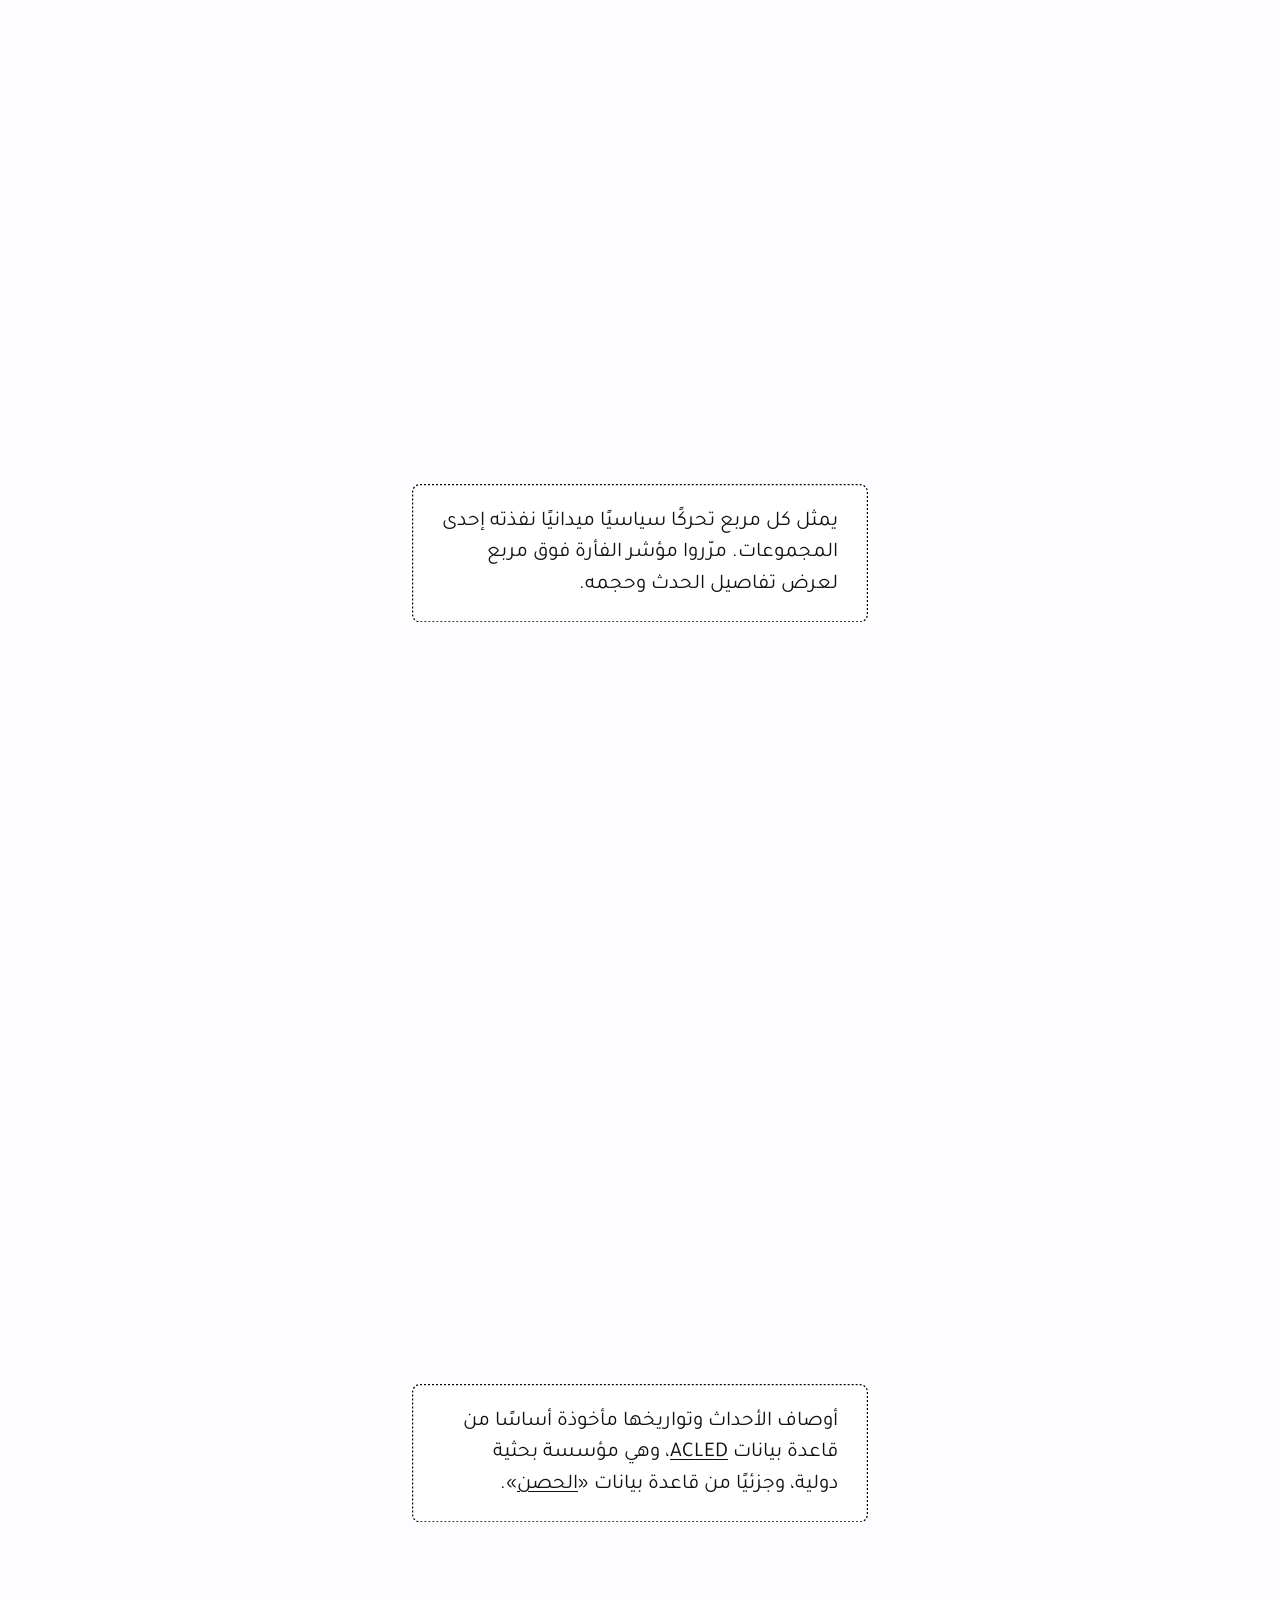
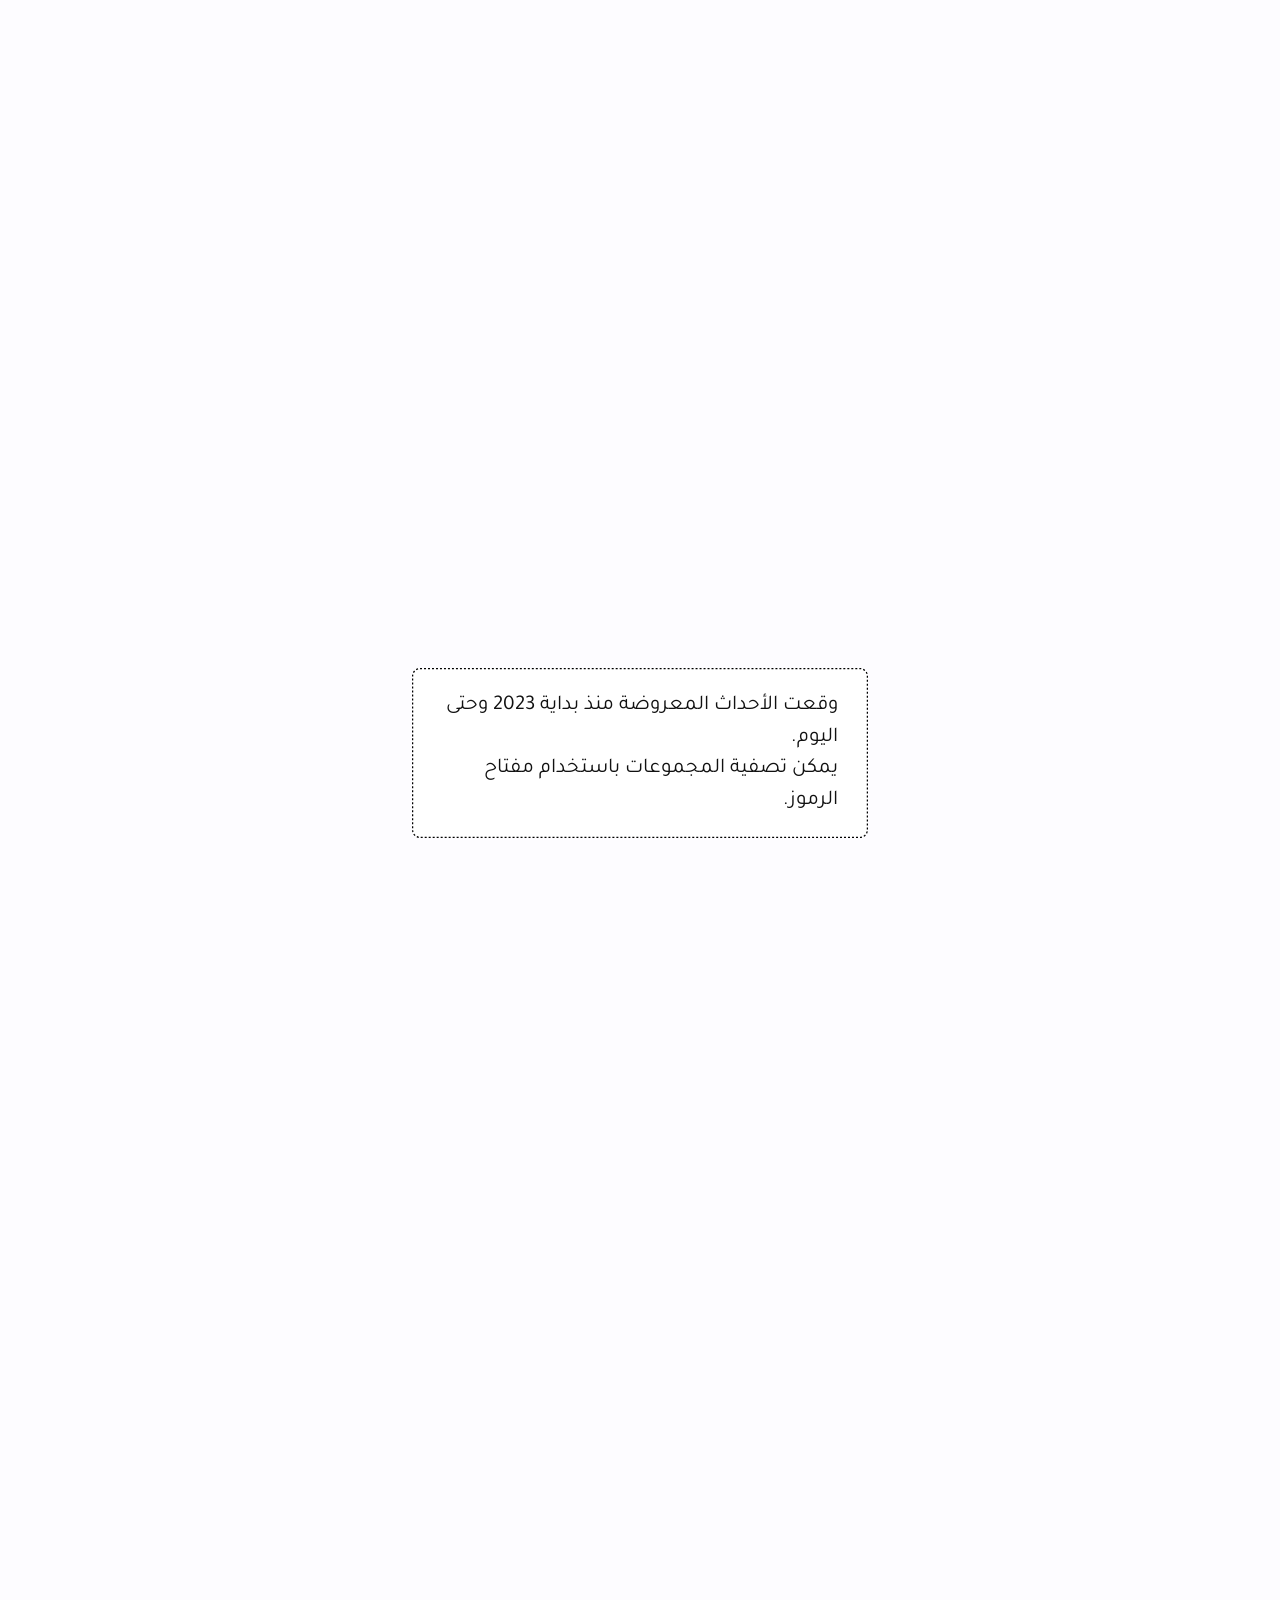
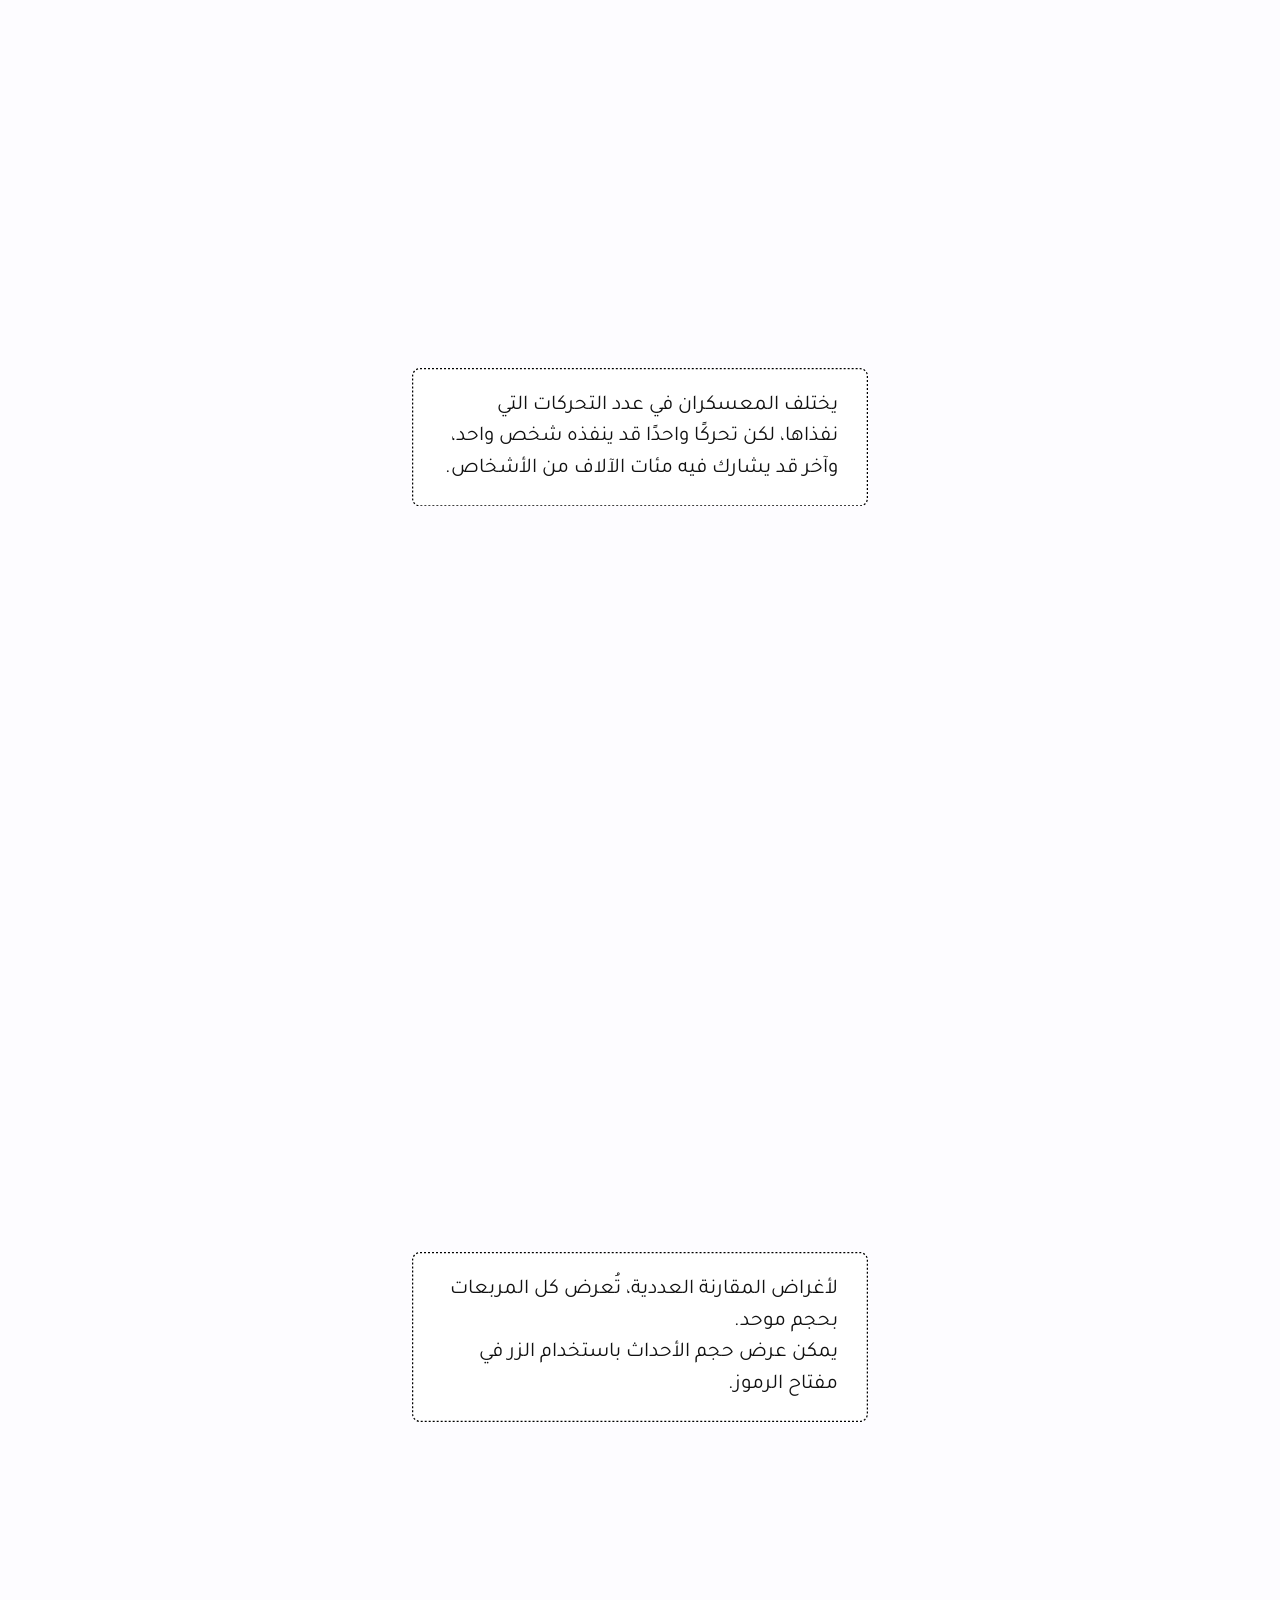
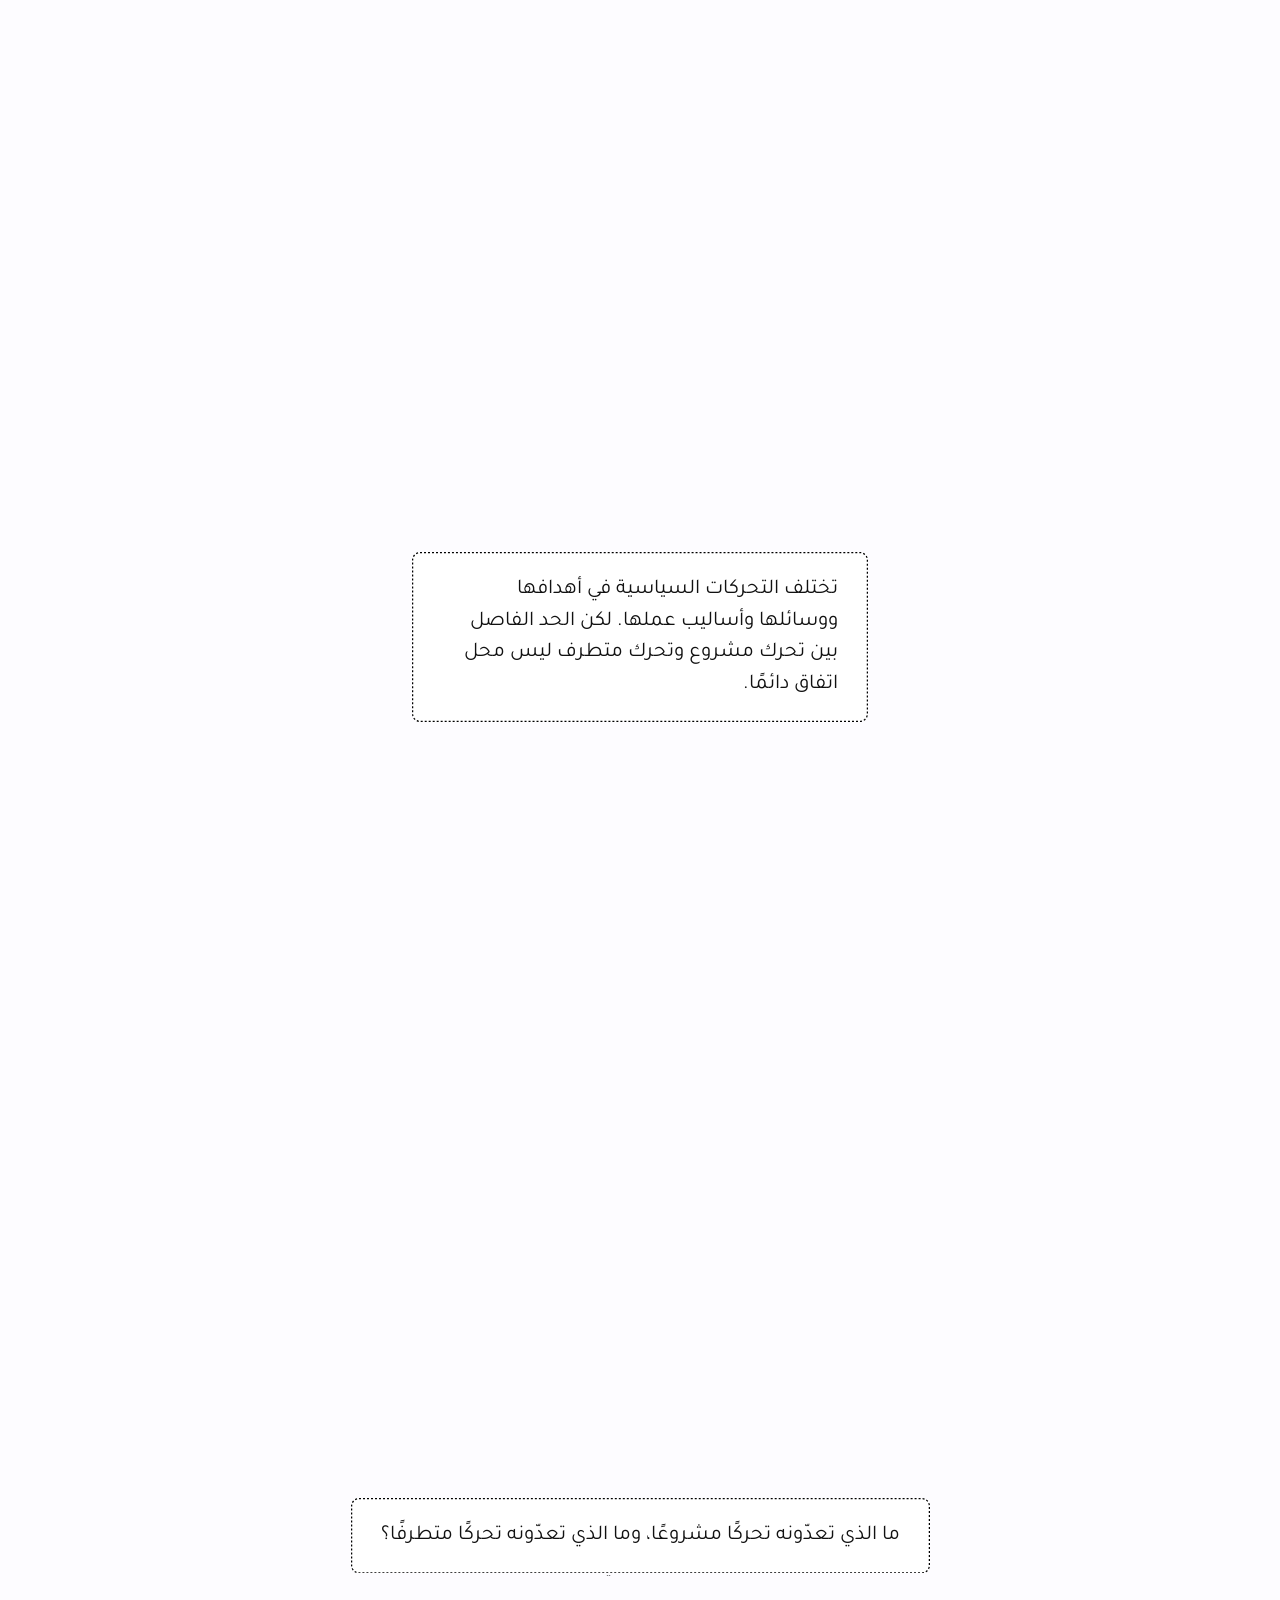
==== commit b5a02455: "Share images v13: wider gap around the title frame, longer dashes (he/en/ar) Co-Authored-By: Claude " ====
--- a/ar/index.html
+++ b/ar/index.html
@@ -25,21 +25,21 @@
   <link rel="alternate" hreflang="x-default" href="https://both-sides.the7eye.org.il/" />
   <!-- Open Graph / Twitter card — what WhatsApp, X, Facebook, LinkedIn render when
        the link is shared (the @fold15 share row relies on this). og:image must be an
-       ABSOLUTE url; og-image-ar-v12.png is a 2400×1260 (2× of the 1200×630 card): a drawn two-sided dot field with this page's title centred on it.
+       ABSOLUTE url; og-image-ar-v13.png is a 2400×1260 (2× of the 1200×630 card): a drawn two-sided dot field with this page's title centred on it.
        Served from GitHub Pages at /both-sides-project/. -->
   <meta property="og:type" content="article" />
   <meta property="og:locale" content="ar_AR" />
   <meta property="og:title" content="متطرفون من الجانبين" />
   <meta property="og:description" content="جمعنا آلاف التحركات السياسية في الحيز العام على مدى السنوات الأربع الأخيرة. قرروا بأنفسكم - من هم المتطرفون من الجانبين؟&#10;مشروع تفاعلي من إعداد إيال راز بالشراكة مع العين السابعة وشنكار." />
   <meta property="og:url" content="https://both-sides.the7eye.org.il/ar/" />
-  <meta property="og:image" content="https://both-sides.the7eye.org.il/og-image-ar-v12.png" />
+  <meta property="og:image" content="https://both-sides.the7eye.org.il/og-image-ar-v13.png" />
   <meta property="og:image:width" content="2400" />
   <meta property="og:image:height" content="1260" />
   <meta property="og:image:alt" content="متطرفون من الجانبين — تحليل نشاط المعسكرات السياسية في إسرائيل" />
   <meta name="twitter:card" content="summary_large_image" />
   <meta name="twitter:title" content="متطرفون من الجانبين" />
   <meta name="twitter:description" content="جمعنا آلاف التحركات السياسية في الحيز العام على مدى السنوات الأربع الأخيرة. قرروا بأنفسكم - من هم المتطرفون من الجانبين؟&#10;مشروع تفاعلي من إعداد إيال راز بالشراكة مع العين السابعة وشنكار." />
-  <meta name="twitter:image" content="https://both-sides.the7eye.org.il/og-image-ar-v12.png" />
+  <meta name="twitter:image" content="https://both-sides.the7eye.org.il/og-image-ar-v13.png" />
   <link rel="icon" type="image/svg+xml" href="favicon.svg?v=2" />
   <link rel="preconnect" href="https://fonts.googleapis.com" />
   <link rel="preconnect" href="https://fonts.gstatic.com" crossorigin />
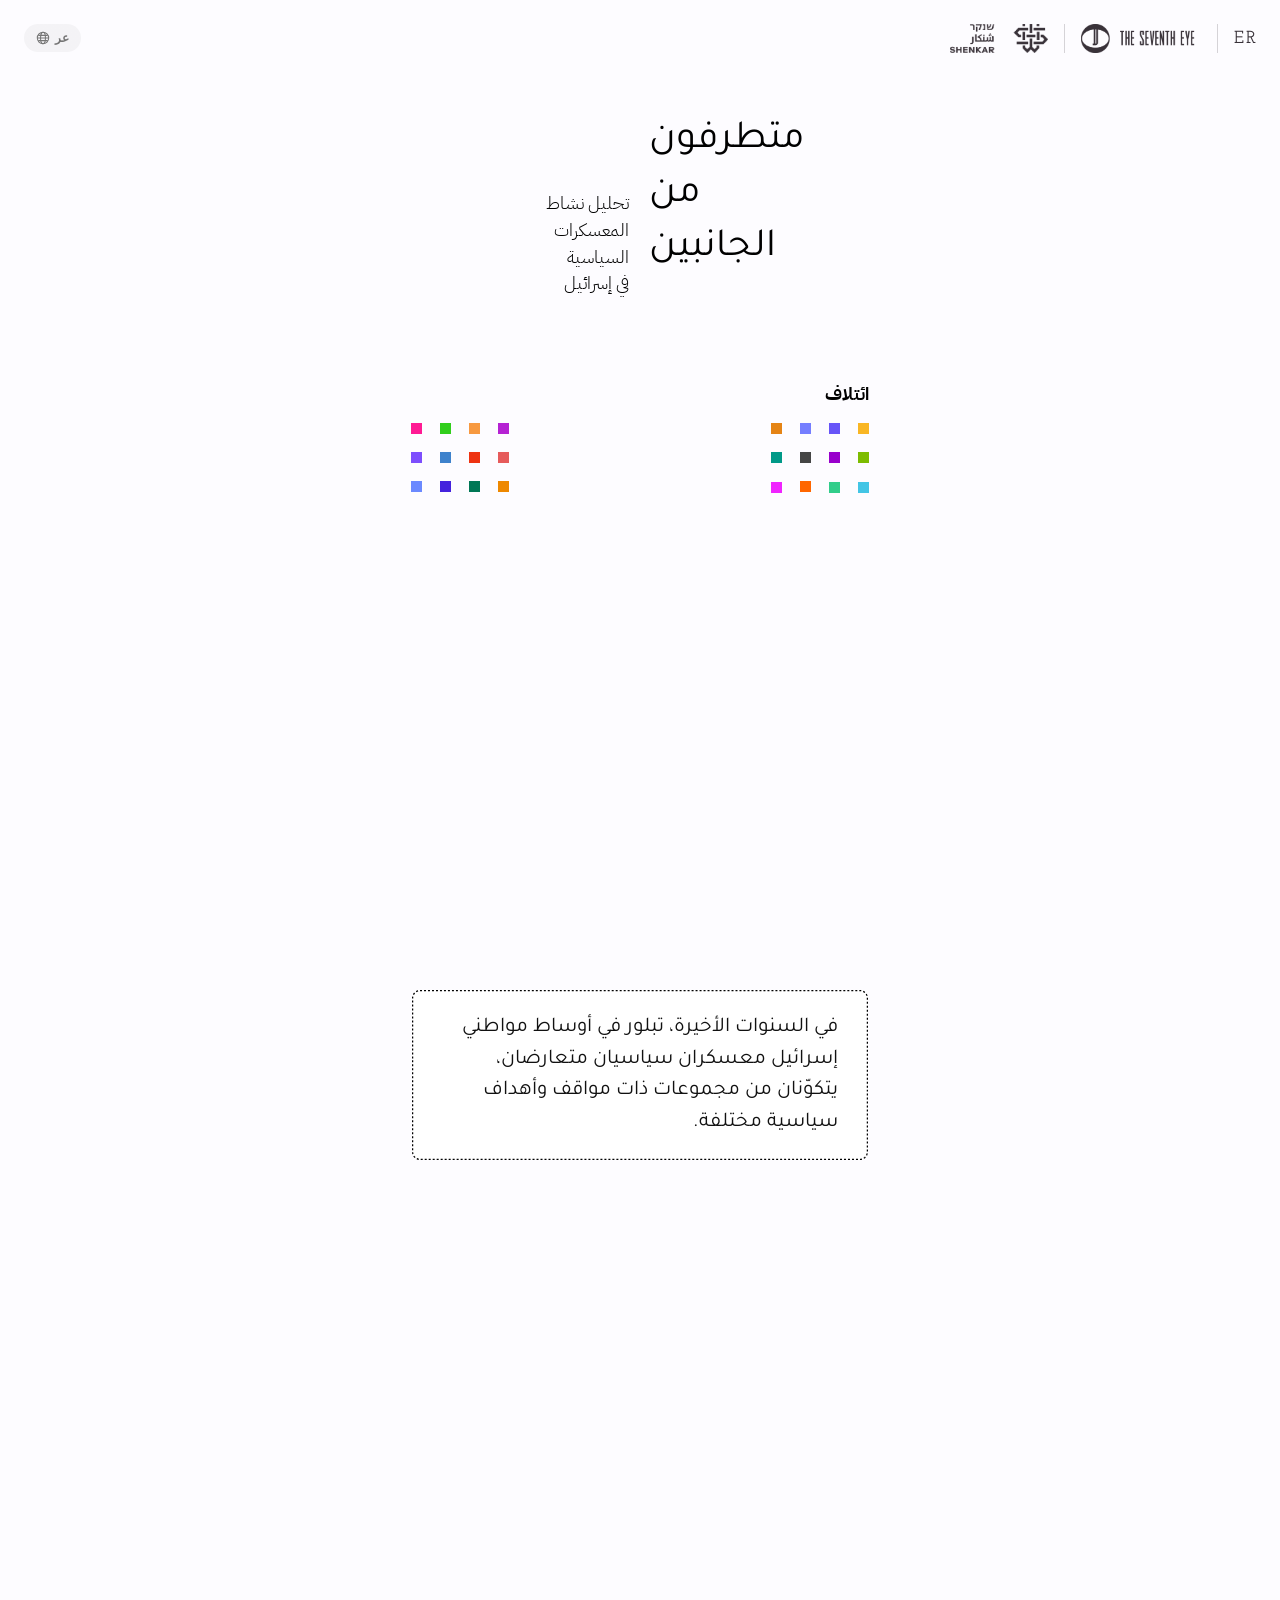
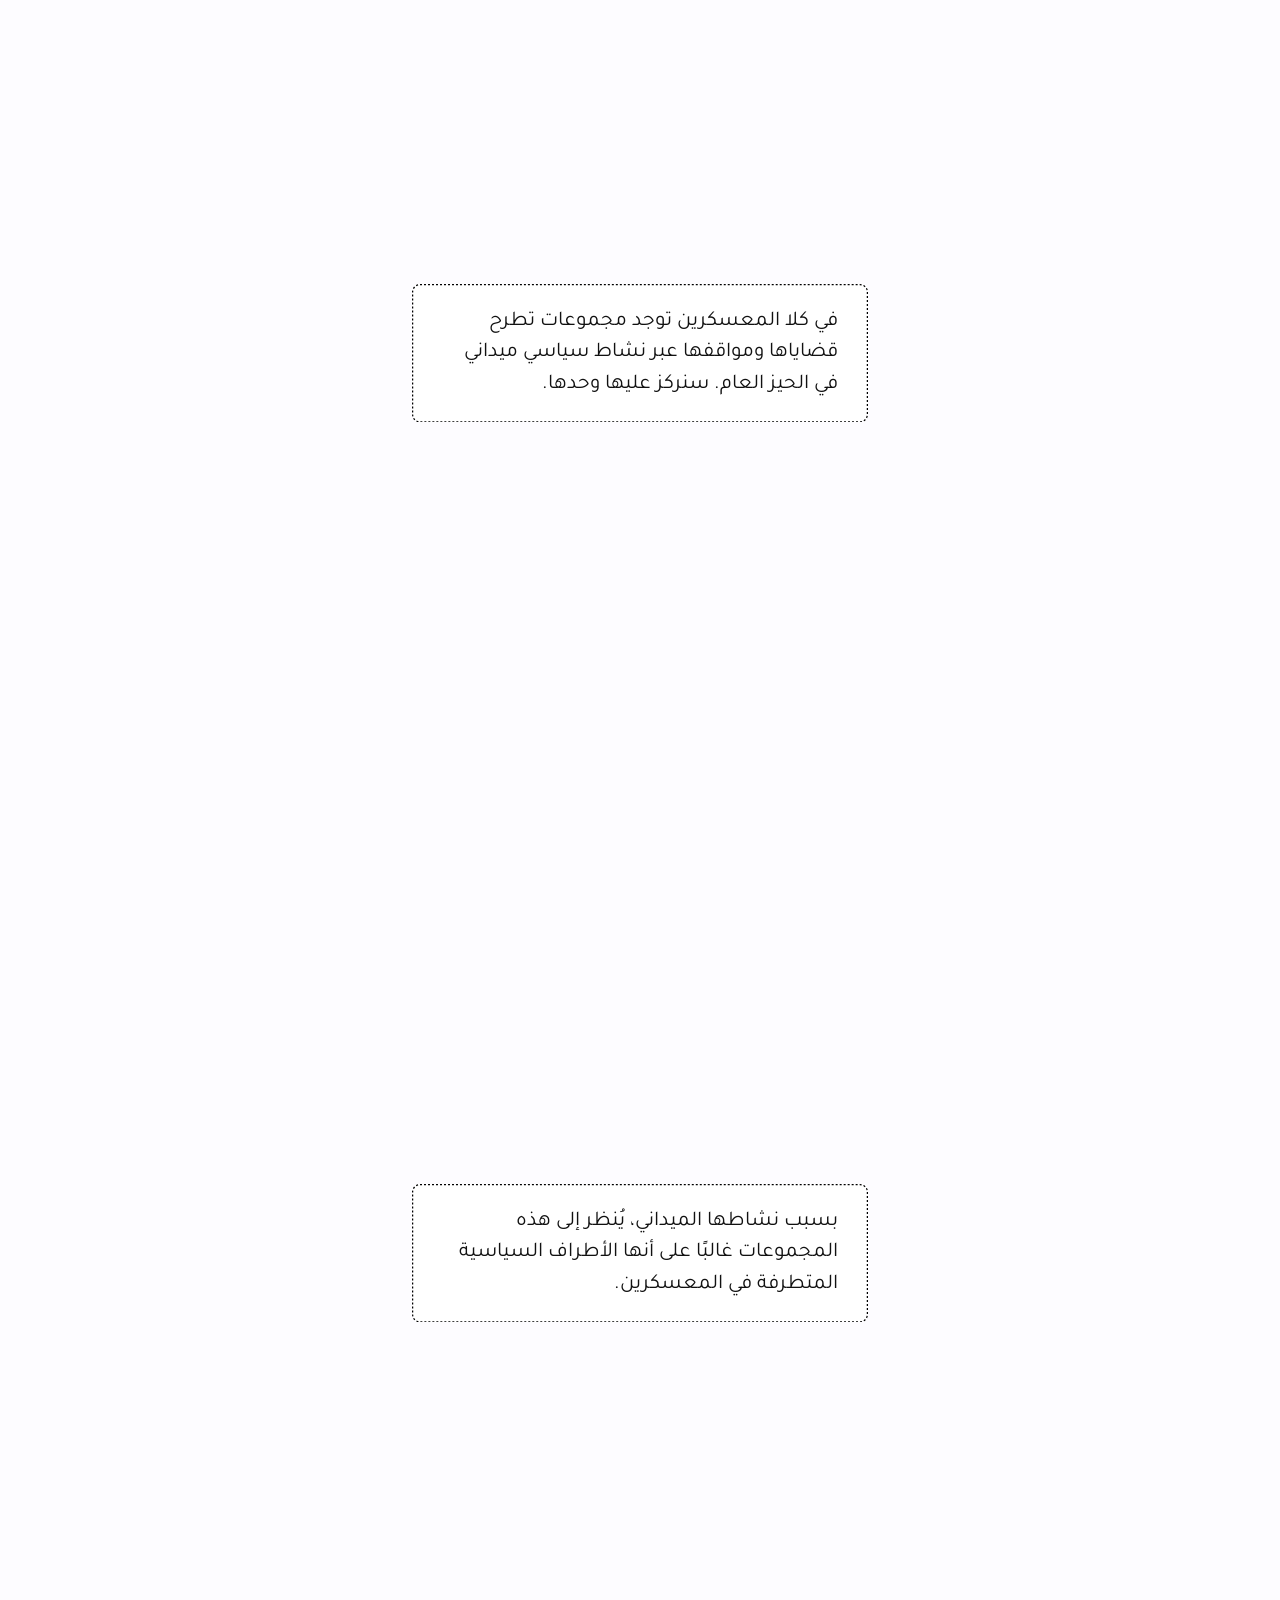
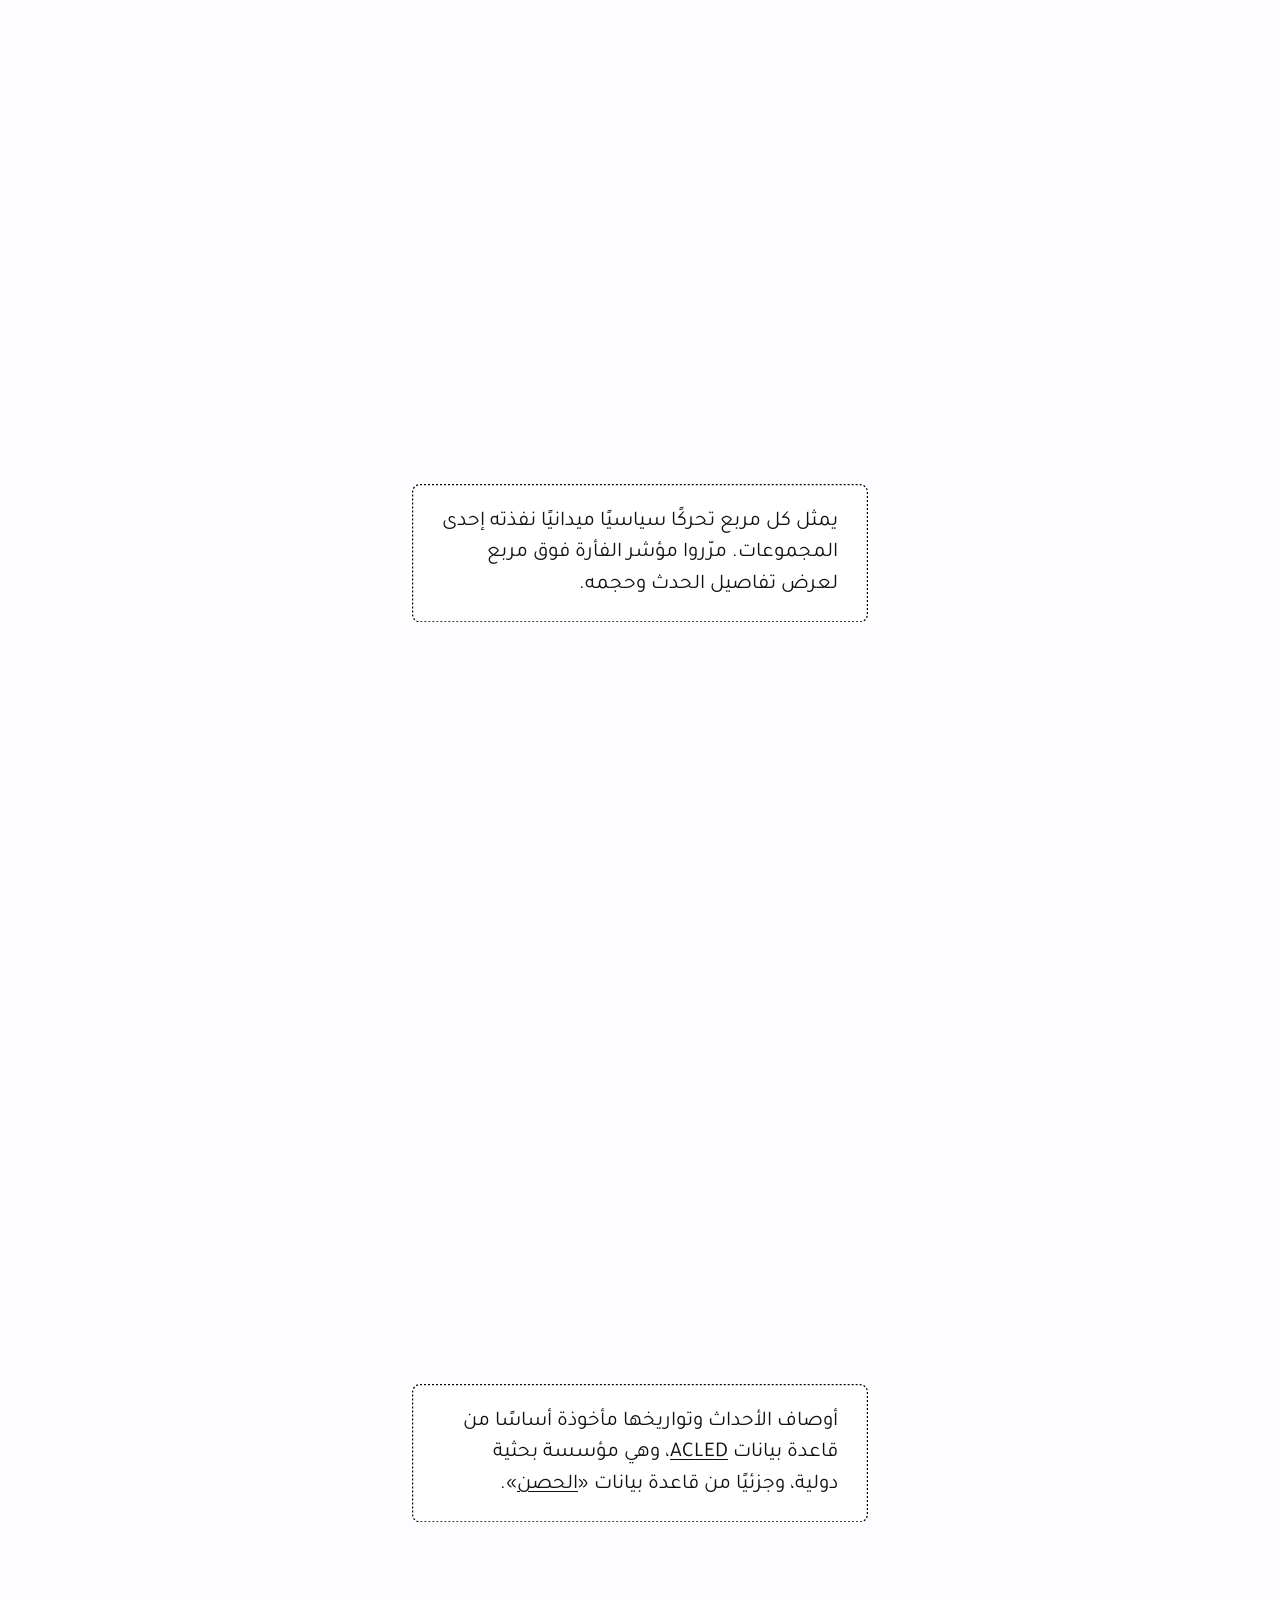
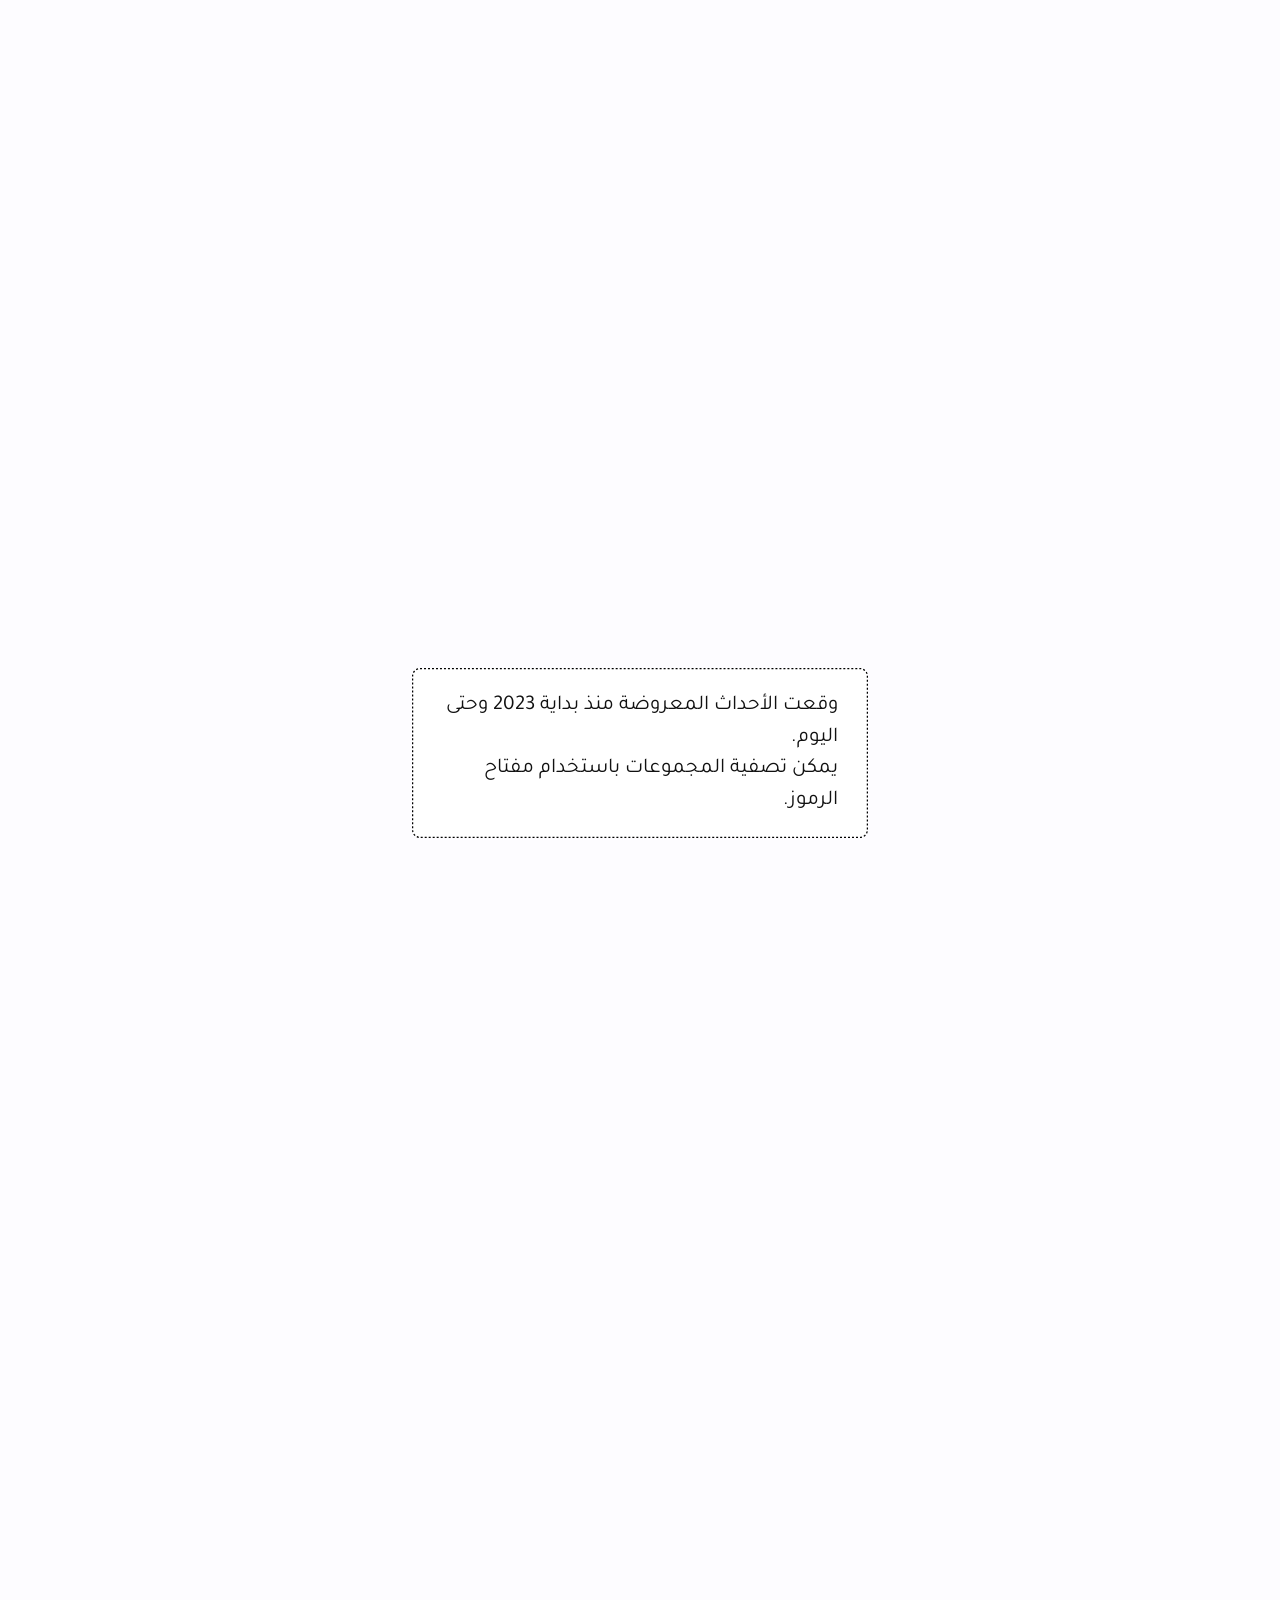
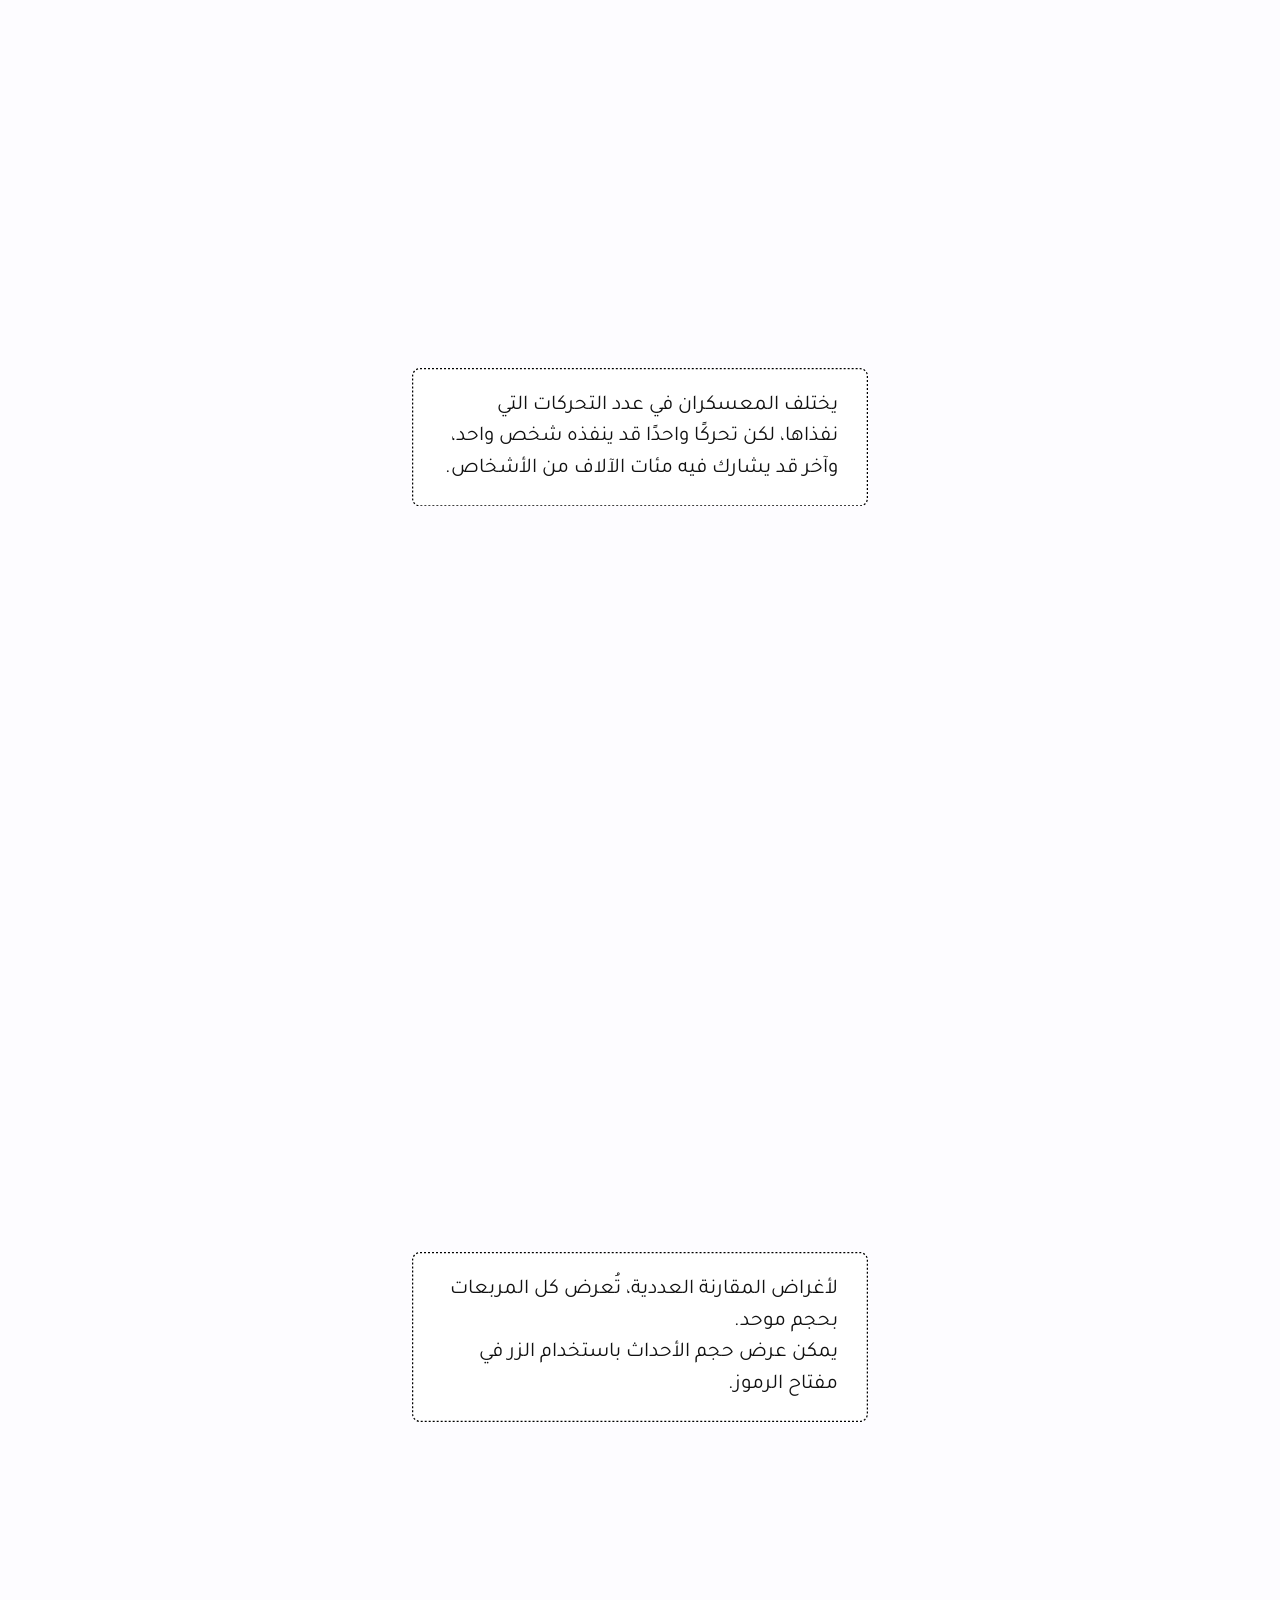
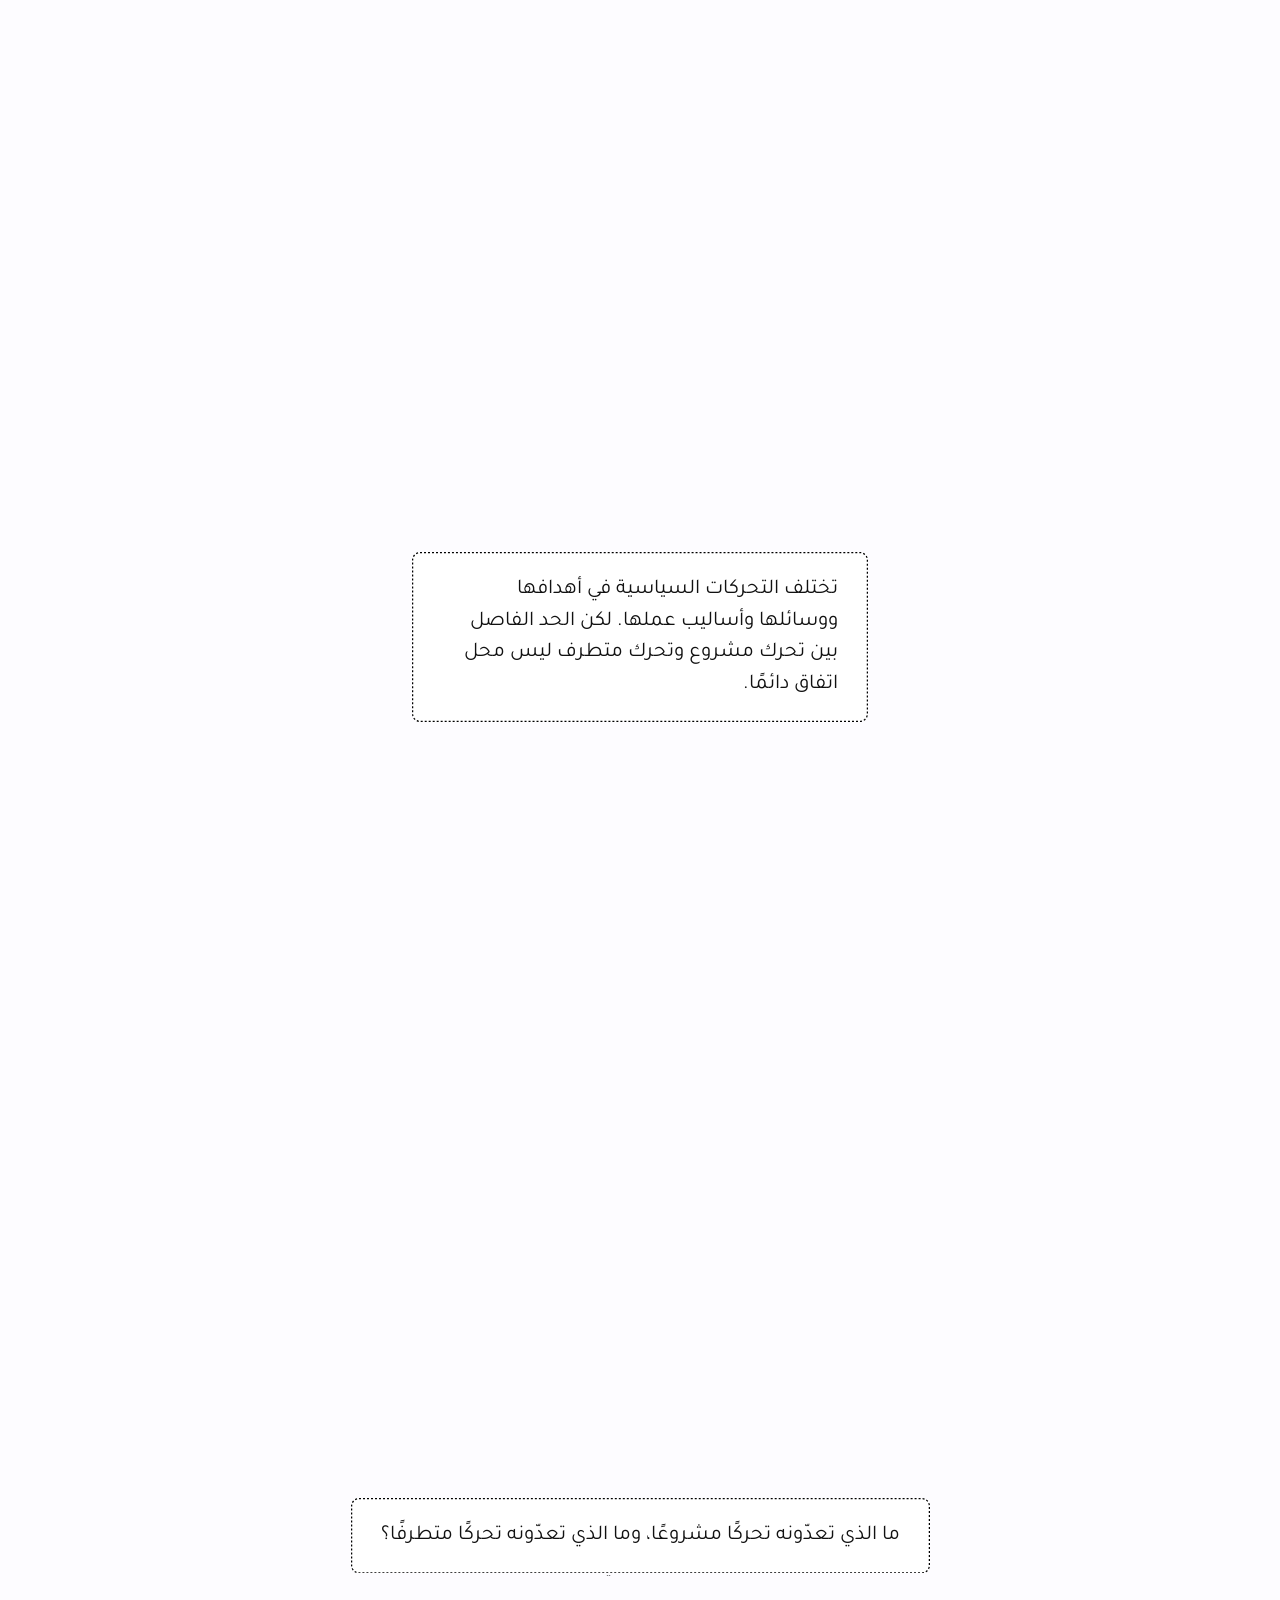
==== commit 402bf97e: "Share images v14: title 60px, bottom-right rows narrower (he/en/ar) Co-Authored-By: Claude Opus 5.5 " ====
--- a/ar/index.html
+++ b/ar/index.html
@@ -25,21 +25,21 @@
   <link rel="alternate" hreflang="x-default" href="https://both-sides.the7eye.org.il/" />
   <!-- Open Graph / Twitter card — what WhatsApp, X, Facebook, LinkedIn render when
        the link is shared (the @fold15 share row relies on this). og:image must be an
-       ABSOLUTE url; og-image-ar-v13.png is a 2400×1260 (2× of the 1200×630 card): a drawn two-sided dot field with this page's title centred on it.
+       ABSOLUTE url; og-image-ar-v14.png is a 2400×1260 (2× of the 1200×630 card): a drawn two-sided dot field with this page's title centred on it.
        Served from GitHub Pages at /both-sides-project/. -->
   <meta property="og:type" content="article" />
   <meta property="og:locale" content="ar_AR" />
   <meta property="og:title" content="متطرفون من الجانبين" />
   <meta property="og:description" content="جمعنا آلاف التحركات السياسية في الحيز العام على مدى السنوات الأربع الأخيرة. قرروا بأنفسكم - من هم المتطرفون من الجانبين؟&#10;مشروع تفاعلي من إعداد إيال راز بالشراكة مع العين السابعة وشنكار." />
   <meta property="og:url" content="https://both-sides.the7eye.org.il/ar/" />
-  <meta property="og:image" content="https://both-sides.the7eye.org.il/og-image-ar-v13.png" />
+  <meta property="og:image" content="https://both-sides.the7eye.org.il/og-image-ar-v14.png" />
   <meta property="og:image:width" content="2400" />
   <meta property="og:image:height" content="1260" />
   <meta property="og:image:alt" content="متطرفون من الجانبين — تحليل نشاط المعسكرات السياسية في إسرائيل" />
   <meta name="twitter:card" content="summary_large_image" />
   <meta name="twitter:title" content="متطرفون من الجانبين" />
   <meta name="twitter:description" content="جمعنا آلاف التحركات السياسية في الحيز العام على مدى السنوات الأربع الأخيرة. قرروا بأنفسكم - من هم المتطرفون من الجانبين؟&#10;مشروع تفاعلي من إعداد إيال راز بالشراكة مع العين السابعة وشنكار." />
-  <meta name="twitter:image" content="https://both-sides.the7eye.org.il/og-image-ar-v13.png" />
+  <meta name="twitter:image" content="https://both-sides.the7eye.org.il/og-image-ar-v14.png" />
   <link rel="icon" type="image/svg+xml" href="favicon.svg?v=2" />
   <link rel="preconnect" href="https://fonts.googleapis.com" />
   <link rel="preconnect" href="https://fonts.gstatic.com" crossorigin />
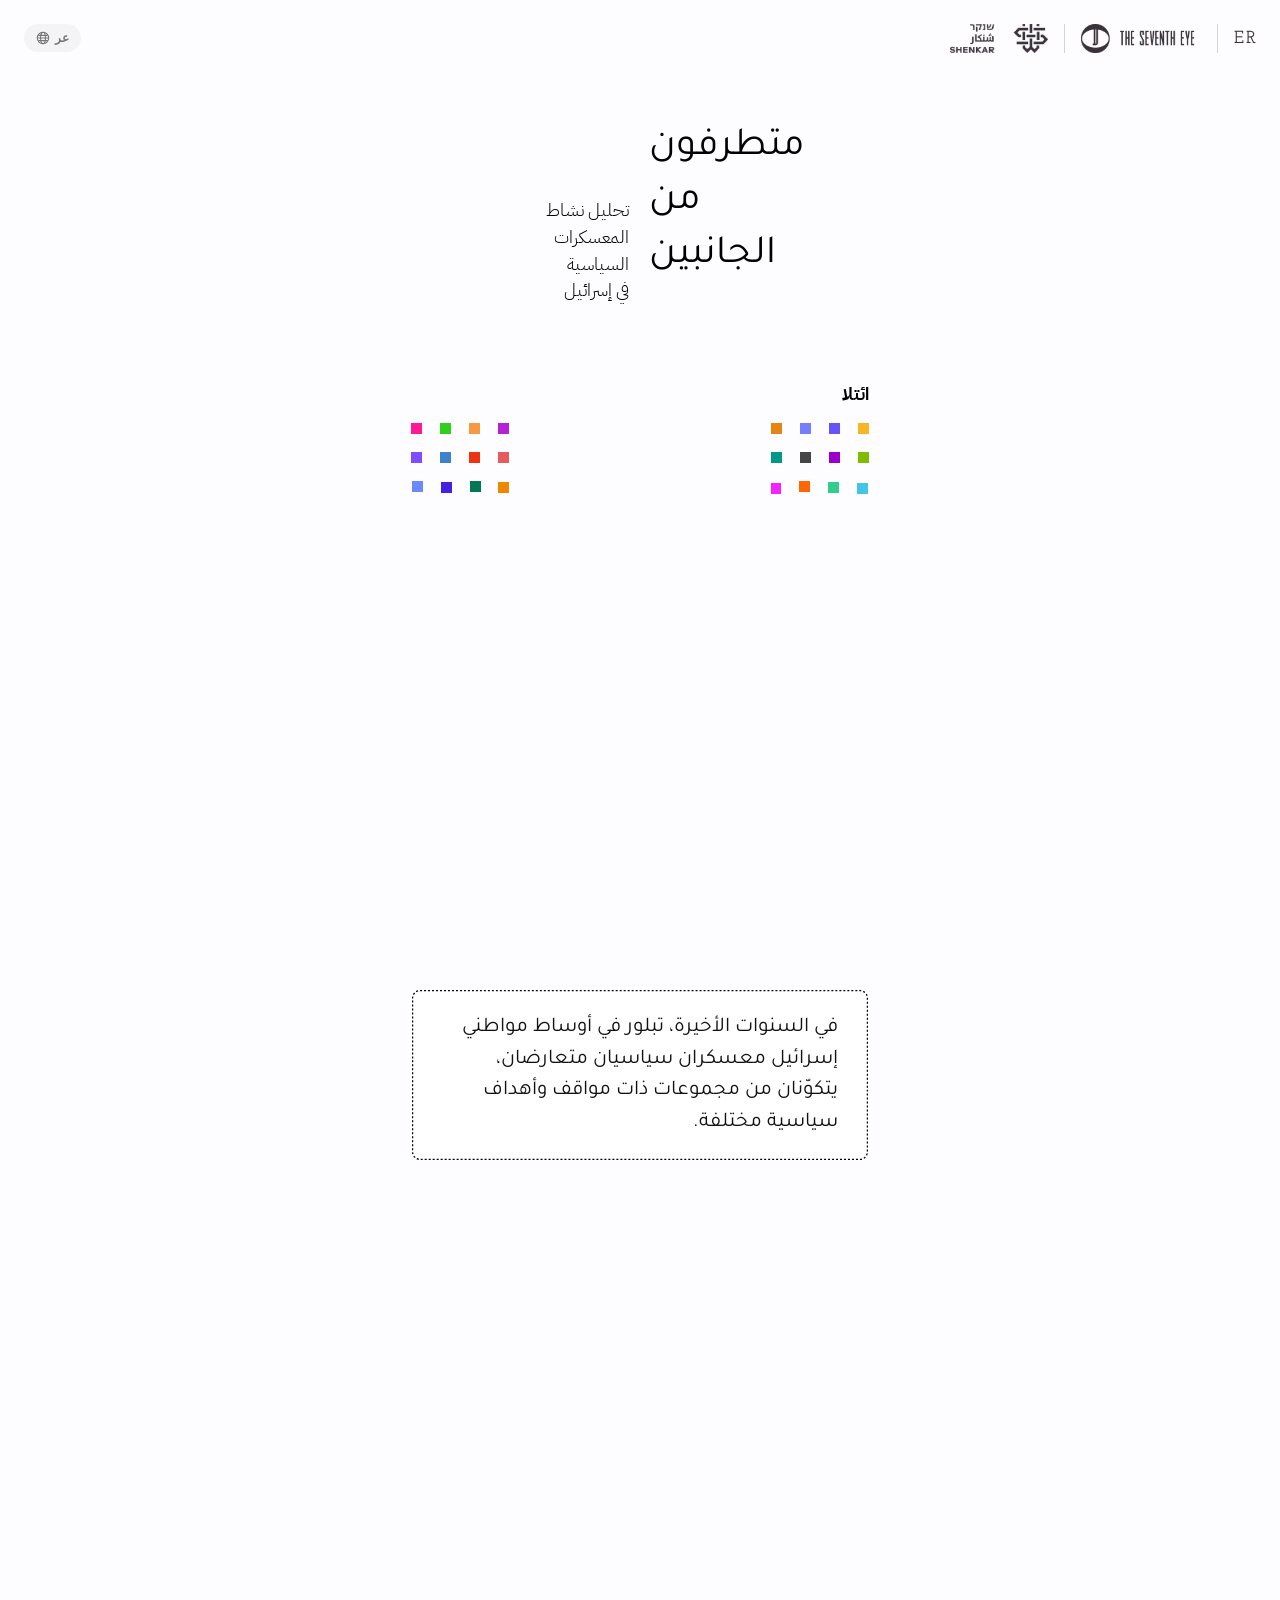
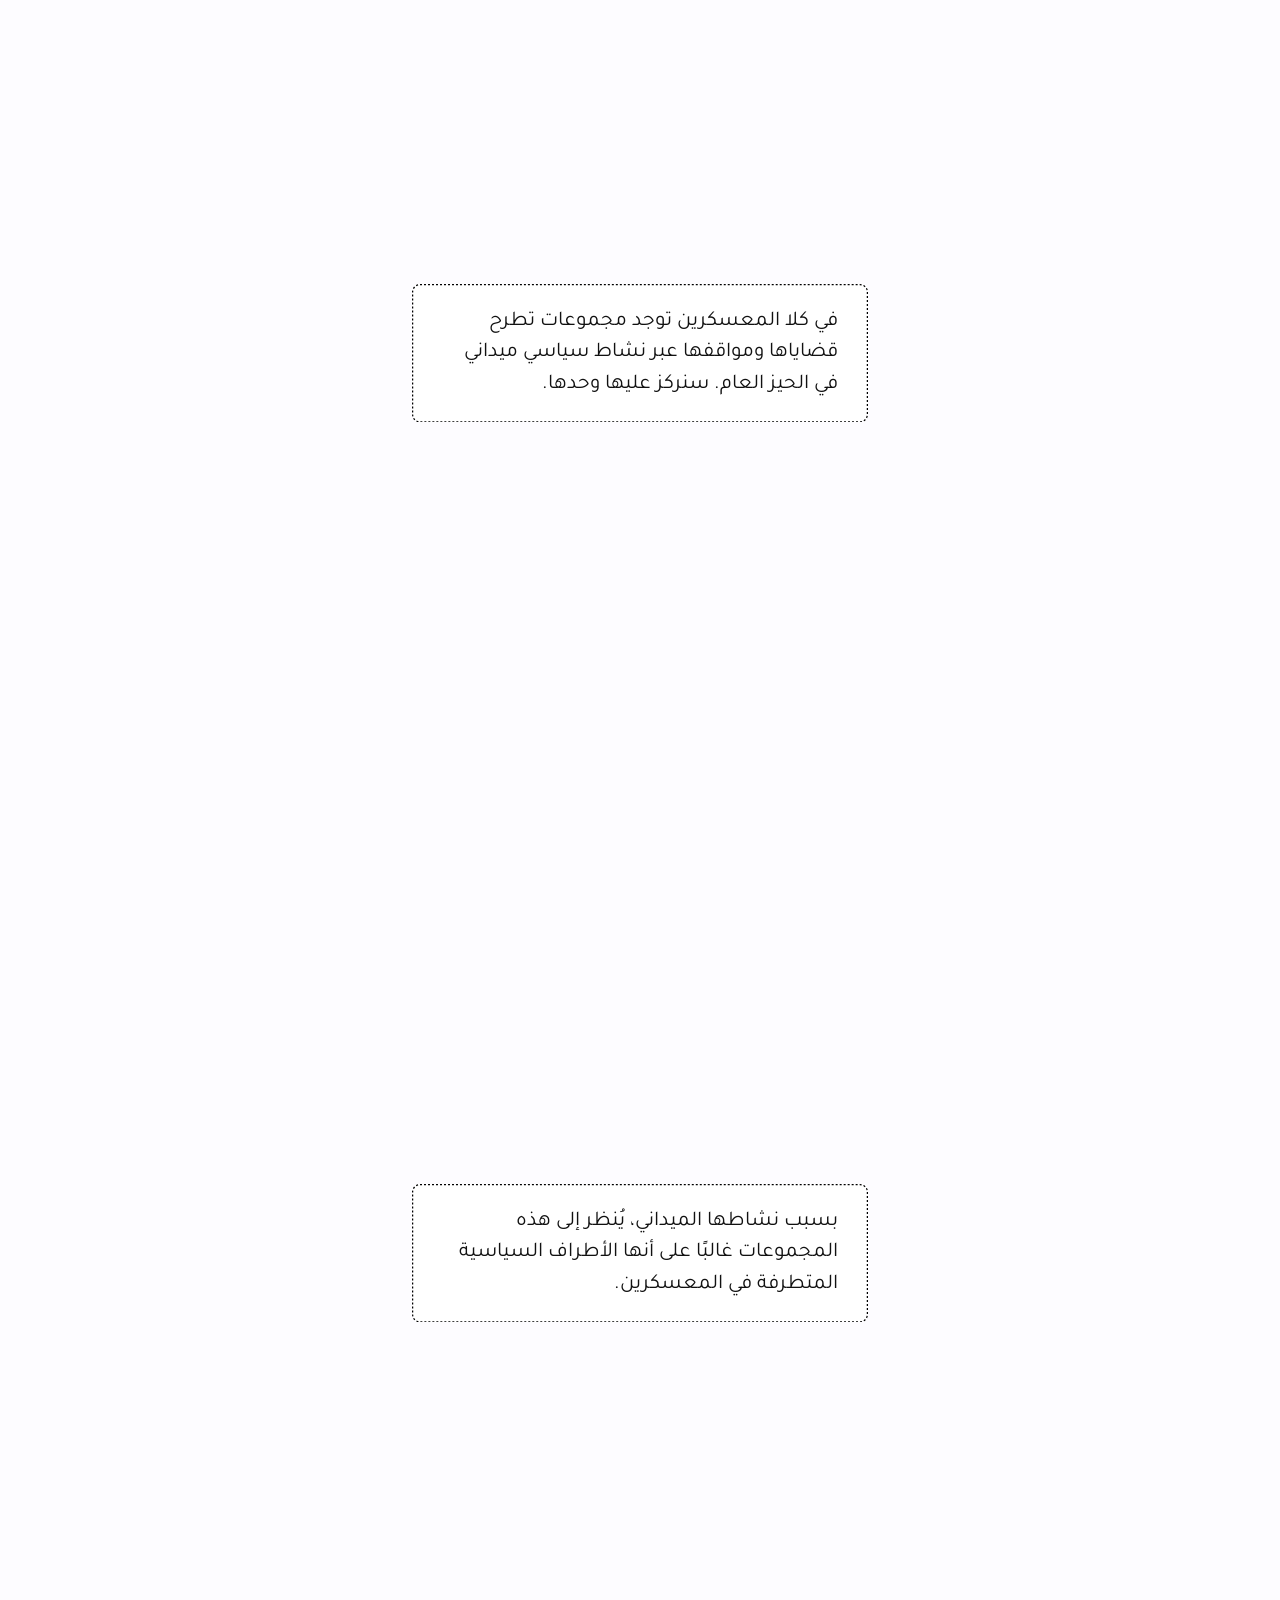
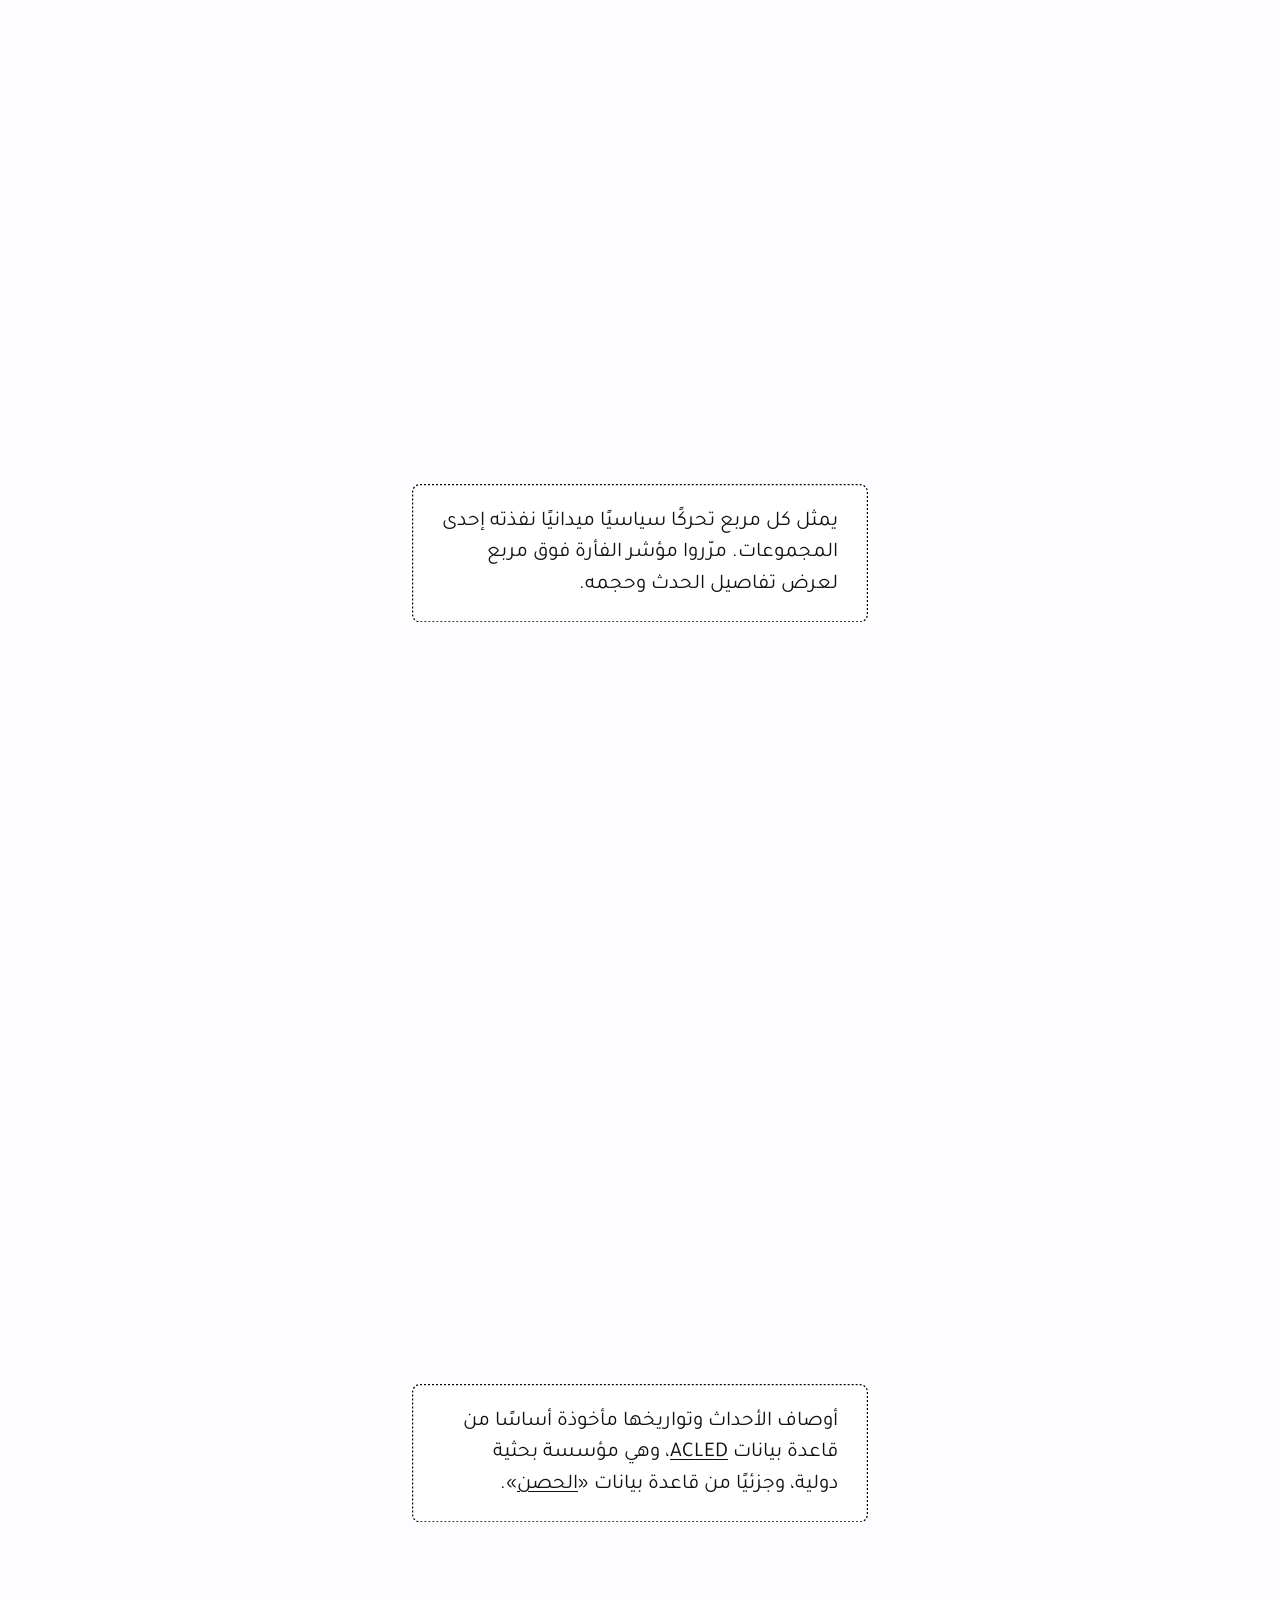
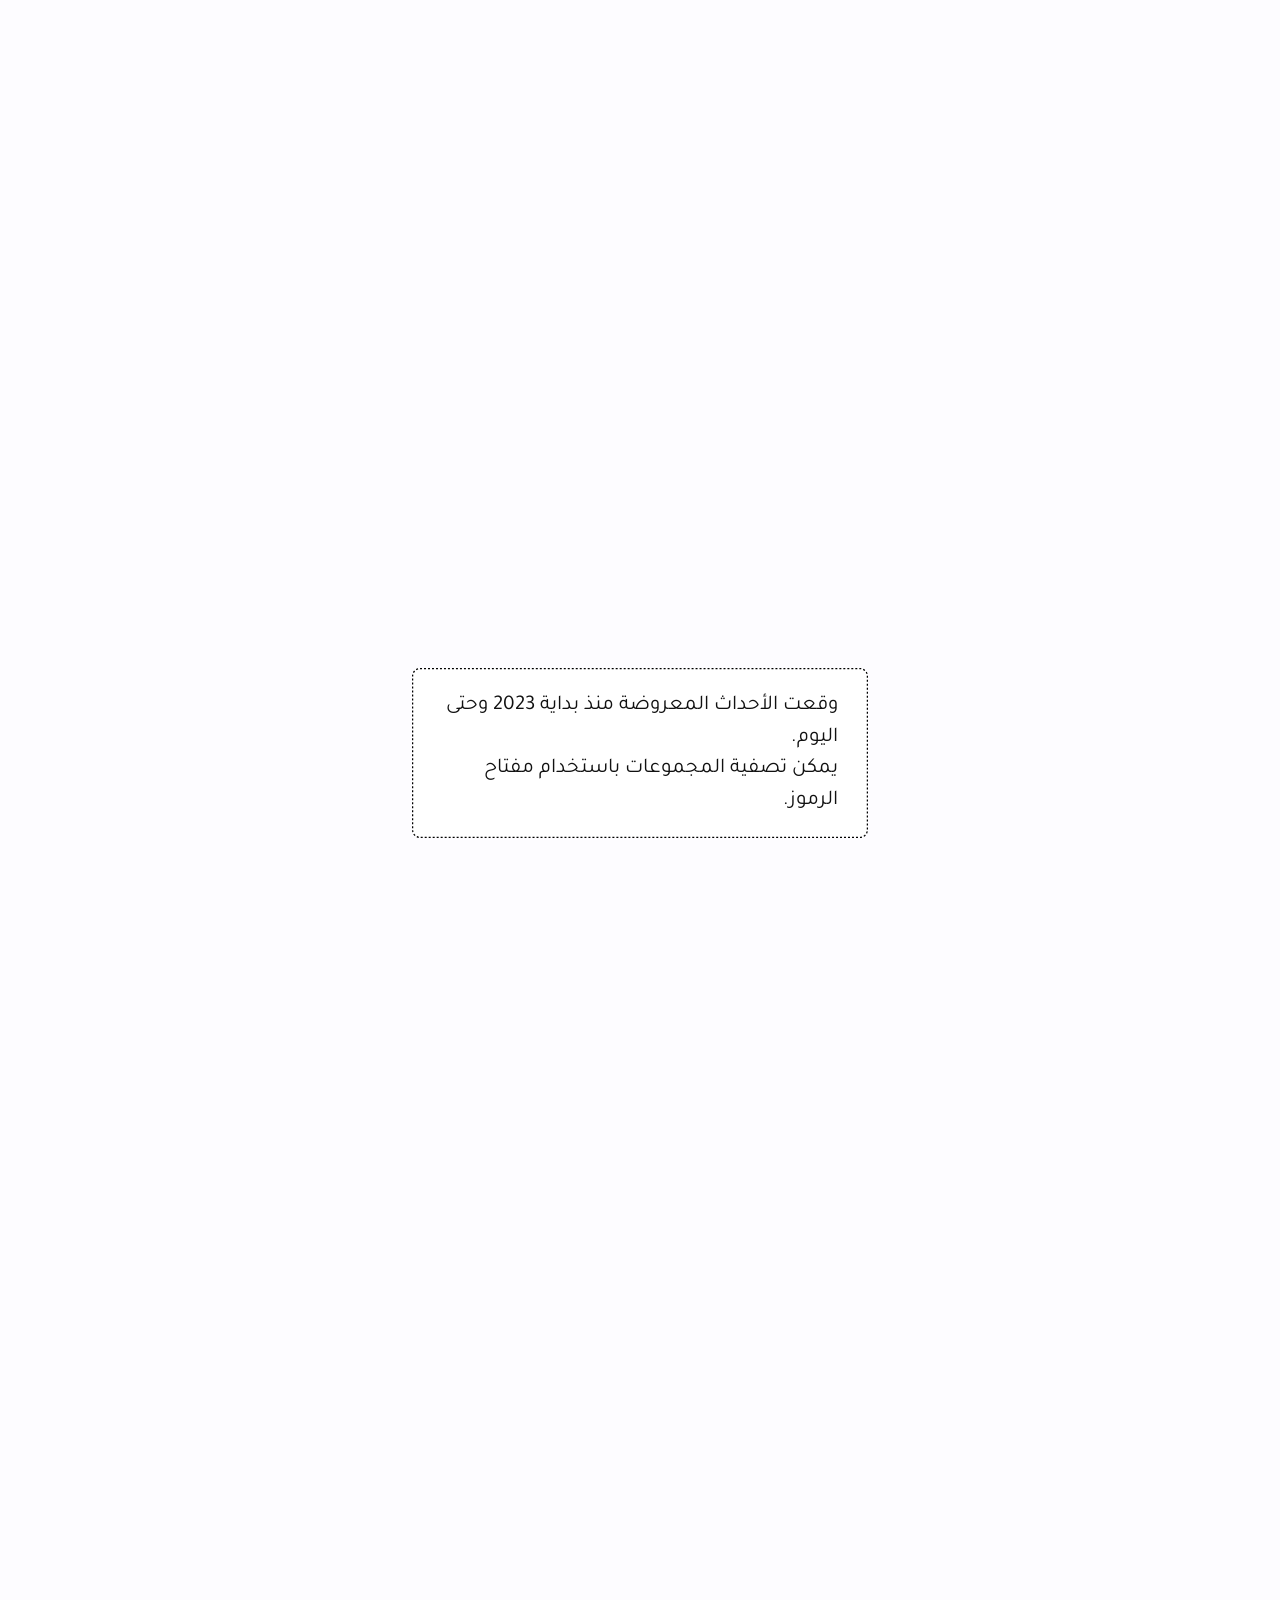
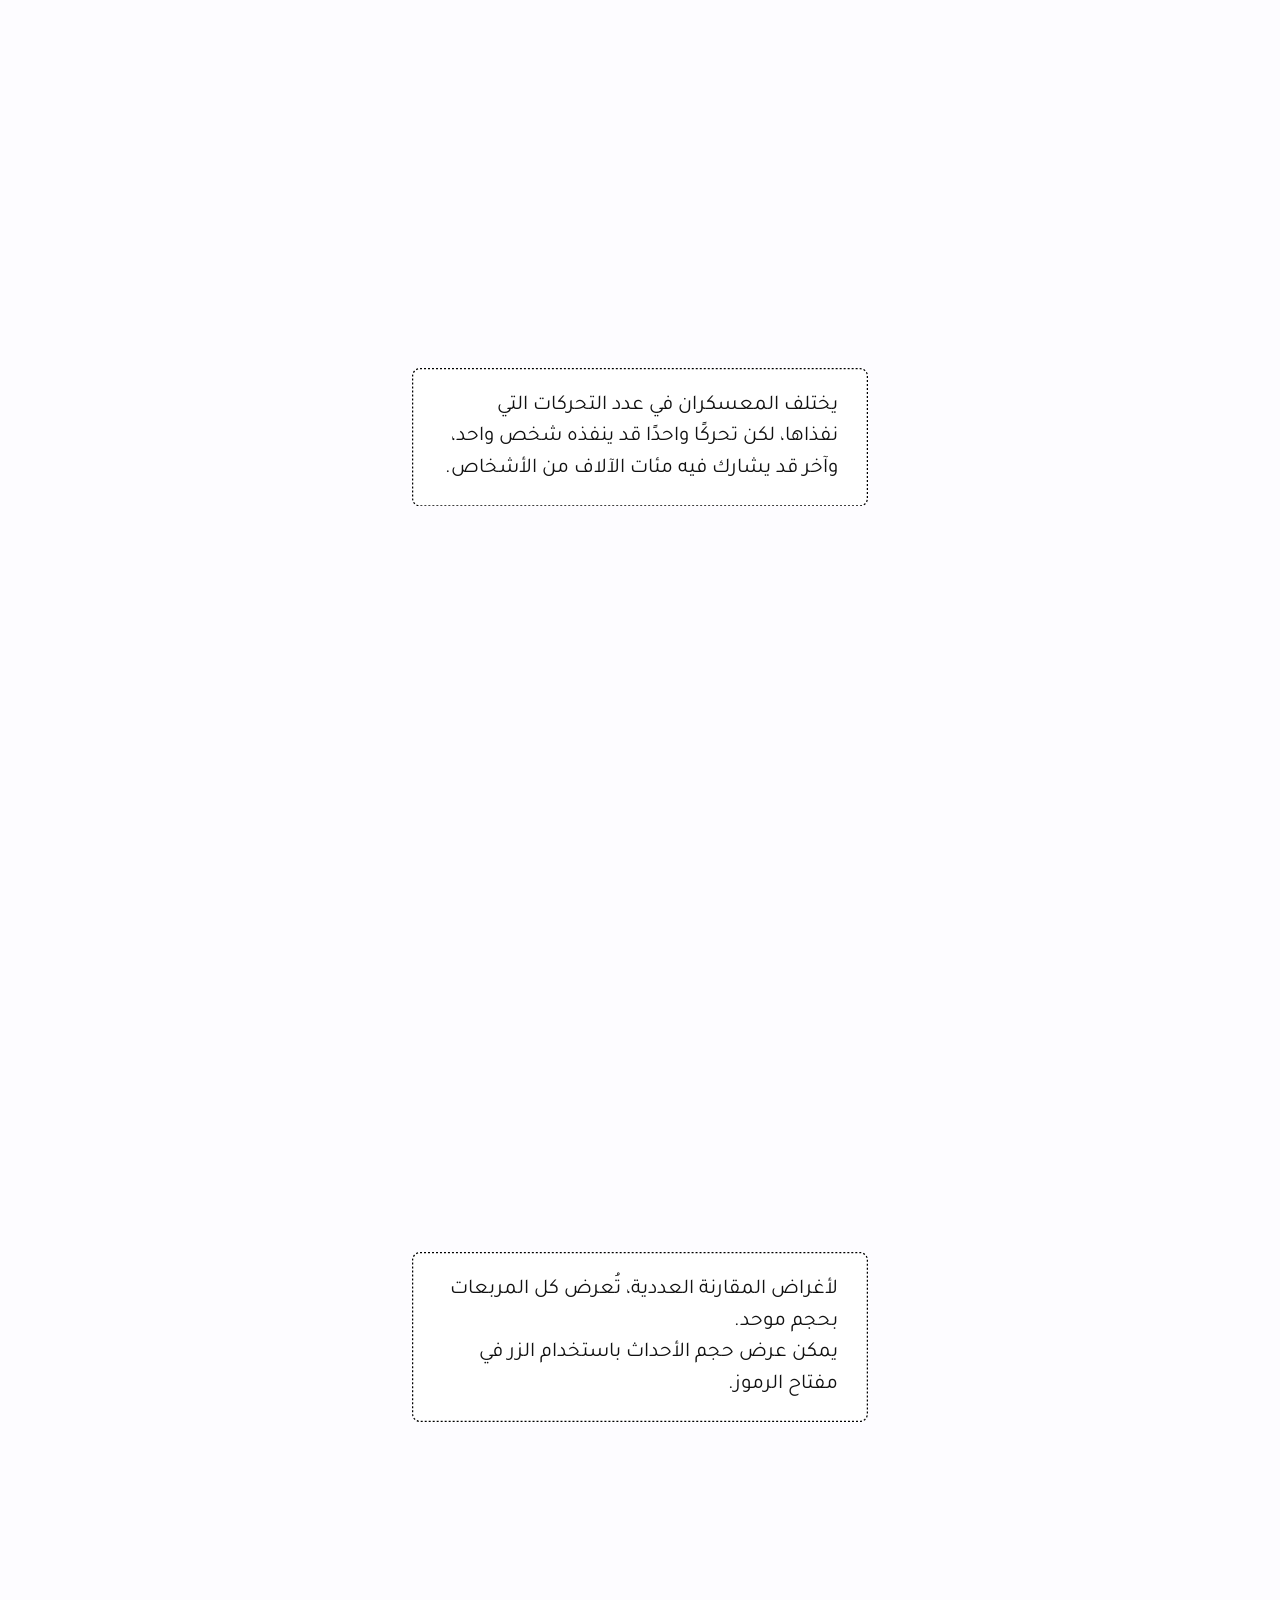
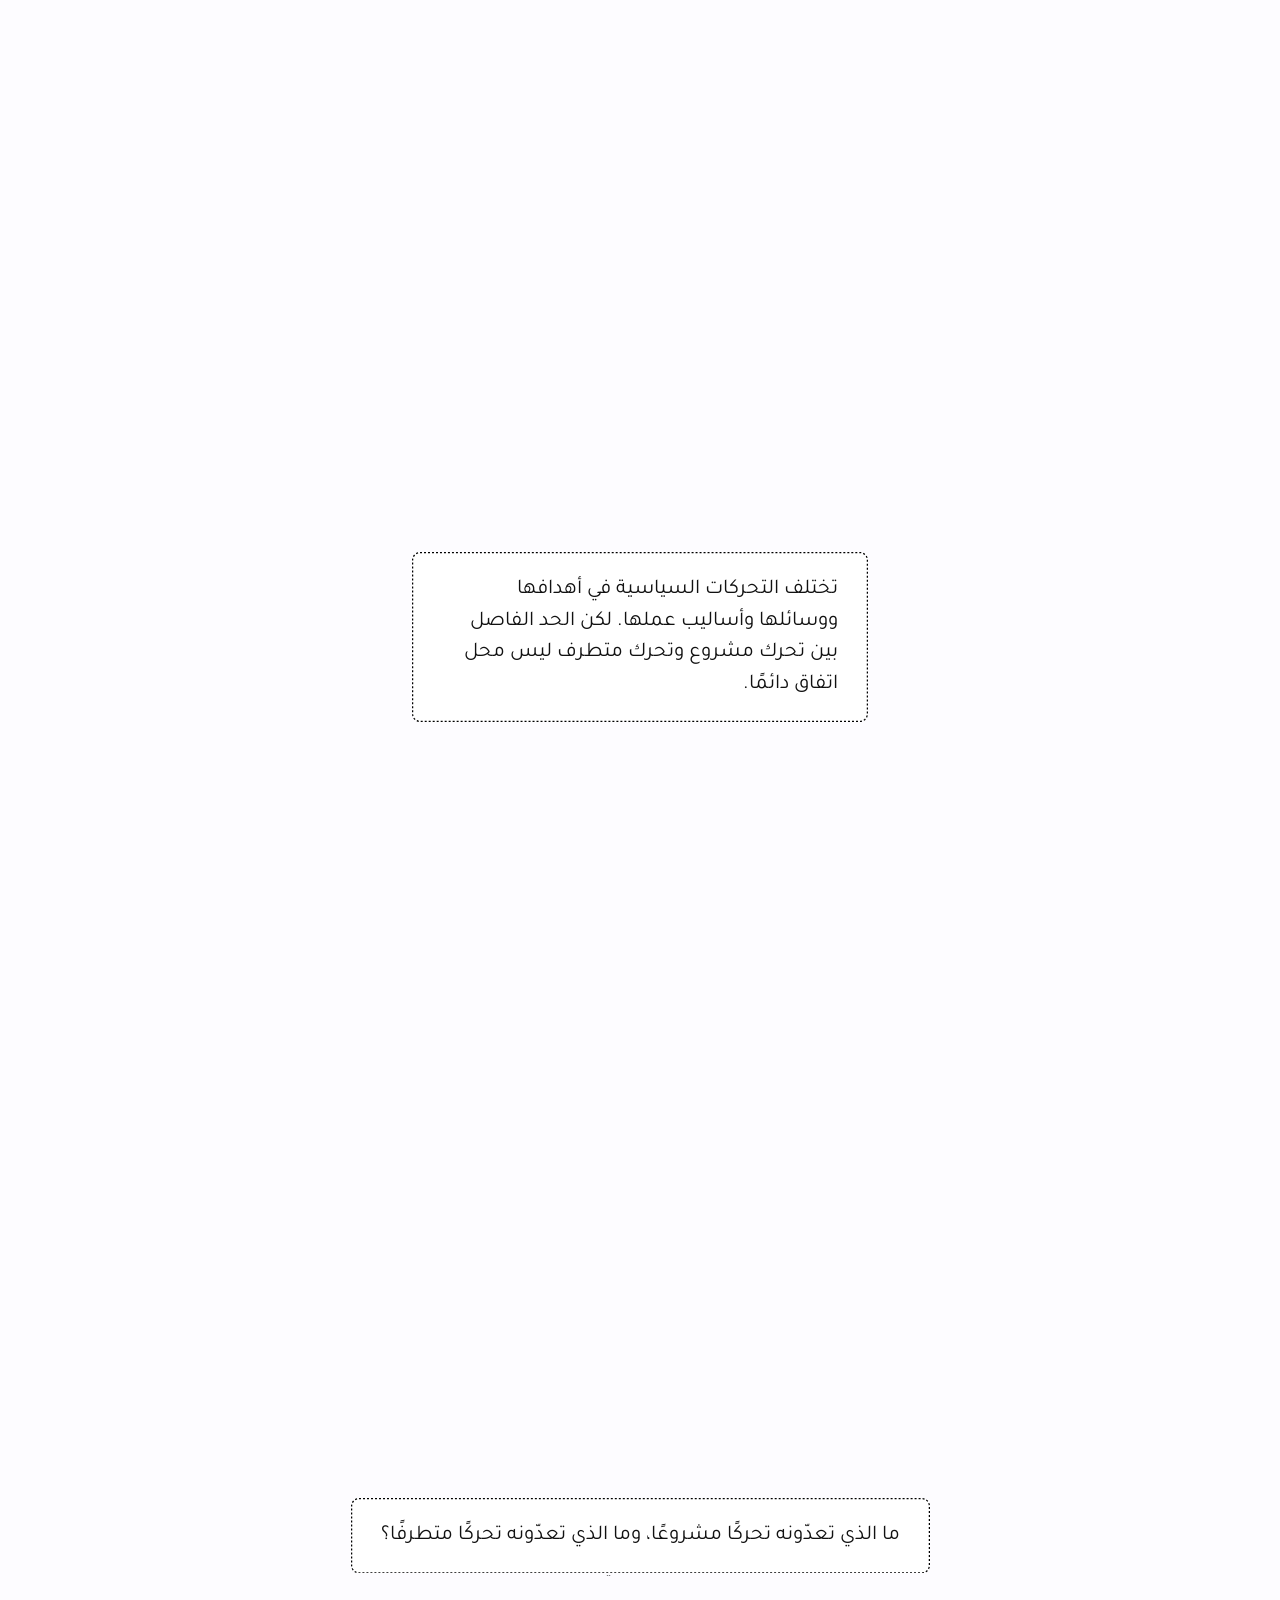
==== commit d727a6b6: "Share images v15: 12px gap between the dots and the title frame (he/en/ar) Co-Authored-By: Claude Op" ====
--- a/ar/index.html
+++ b/ar/index.html
@@ -25,21 +25,21 @@
   <link rel="alternate" hreflang="x-default" href="https://both-sides.the7eye.org.il/" />
   <!-- Open Graph / Twitter card — what WhatsApp, X, Facebook, LinkedIn render when
        the link is shared (the @fold15 share row relies on this). og:image must be an
-       ABSOLUTE url; og-image-ar-v14.png is a 2400×1260 (2× of the 1200×630 card): a drawn two-sided dot field with this page's title centred on it.
+       ABSOLUTE url; og-image-ar-v15.png is a 2400×1260 (2× of the 1200×630 card): a drawn two-sided dot field with this page's title centred on it.
        Served from GitHub Pages at /both-sides-project/. -->
   <meta property="og:type" content="article" />
   <meta property="og:locale" content="ar_AR" />
   <meta property="og:title" content="متطرفون من الجانبين" />
   <meta property="og:description" content="جمعنا آلاف التحركات السياسية في الحيز العام على مدى السنوات الأربع الأخيرة. قرروا بأنفسكم - من هم المتطرفون من الجانبين؟&#10;مشروع تفاعلي من إعداد إيال راز بالشراكة مع العين السابعة وشنكار." />
   <meta property="og:url" content="https://both-sides.the7eye.org.il/ar/" />
-  <meta property="og:image" content="https://both-sides.the7eye.org.il/og-image-ar-v14.png" />
+  <meta property="og:image" content="https://both-sides.the7eye.org.il/og-image-ar-v15.png" />
   <meta property="og:image:width" content="2400" />
   <meta property="og:image:height" content="1260" />
   <meta property="og:image:alt" content="متطرفون من الجانبين — تحليل نشاط المعسكرات السياسية في إسرائيل" />
   <meta name="twitter:card" content="summary_large_image" />
   <meta name="twitter:title" content="متطرفون من الجانبين" />
   <meta name="twitter:description" content="جمعنا آلاف التحركات السياسية في الحيز العام على مدى السنوات الأربع الأخيرة. قرروا بأنفسكم - من هم المتطرفون من الجانبين؟&#10;مشروع تفاعلي من إعداد إيال راز بالشراكة مع العين السابعة وشنكار." />
-  <meta name="twitter:image" content="https://both-sides.the7eye.org.il/og-image-ar-v14.png" />
+  <meta name="twitter:image" content="https://both-sides.the7eye.org.il/og-image-ar-v15.png" />
   <link rel="icon" type="image/svg+xml" href="favicon.svg?v=2" />
   <link rel="preconnect" href="https://fonts.googleapis.com" />
   <link rel="preconnect" href="https://fonts.gstatic.com" crossorigin />
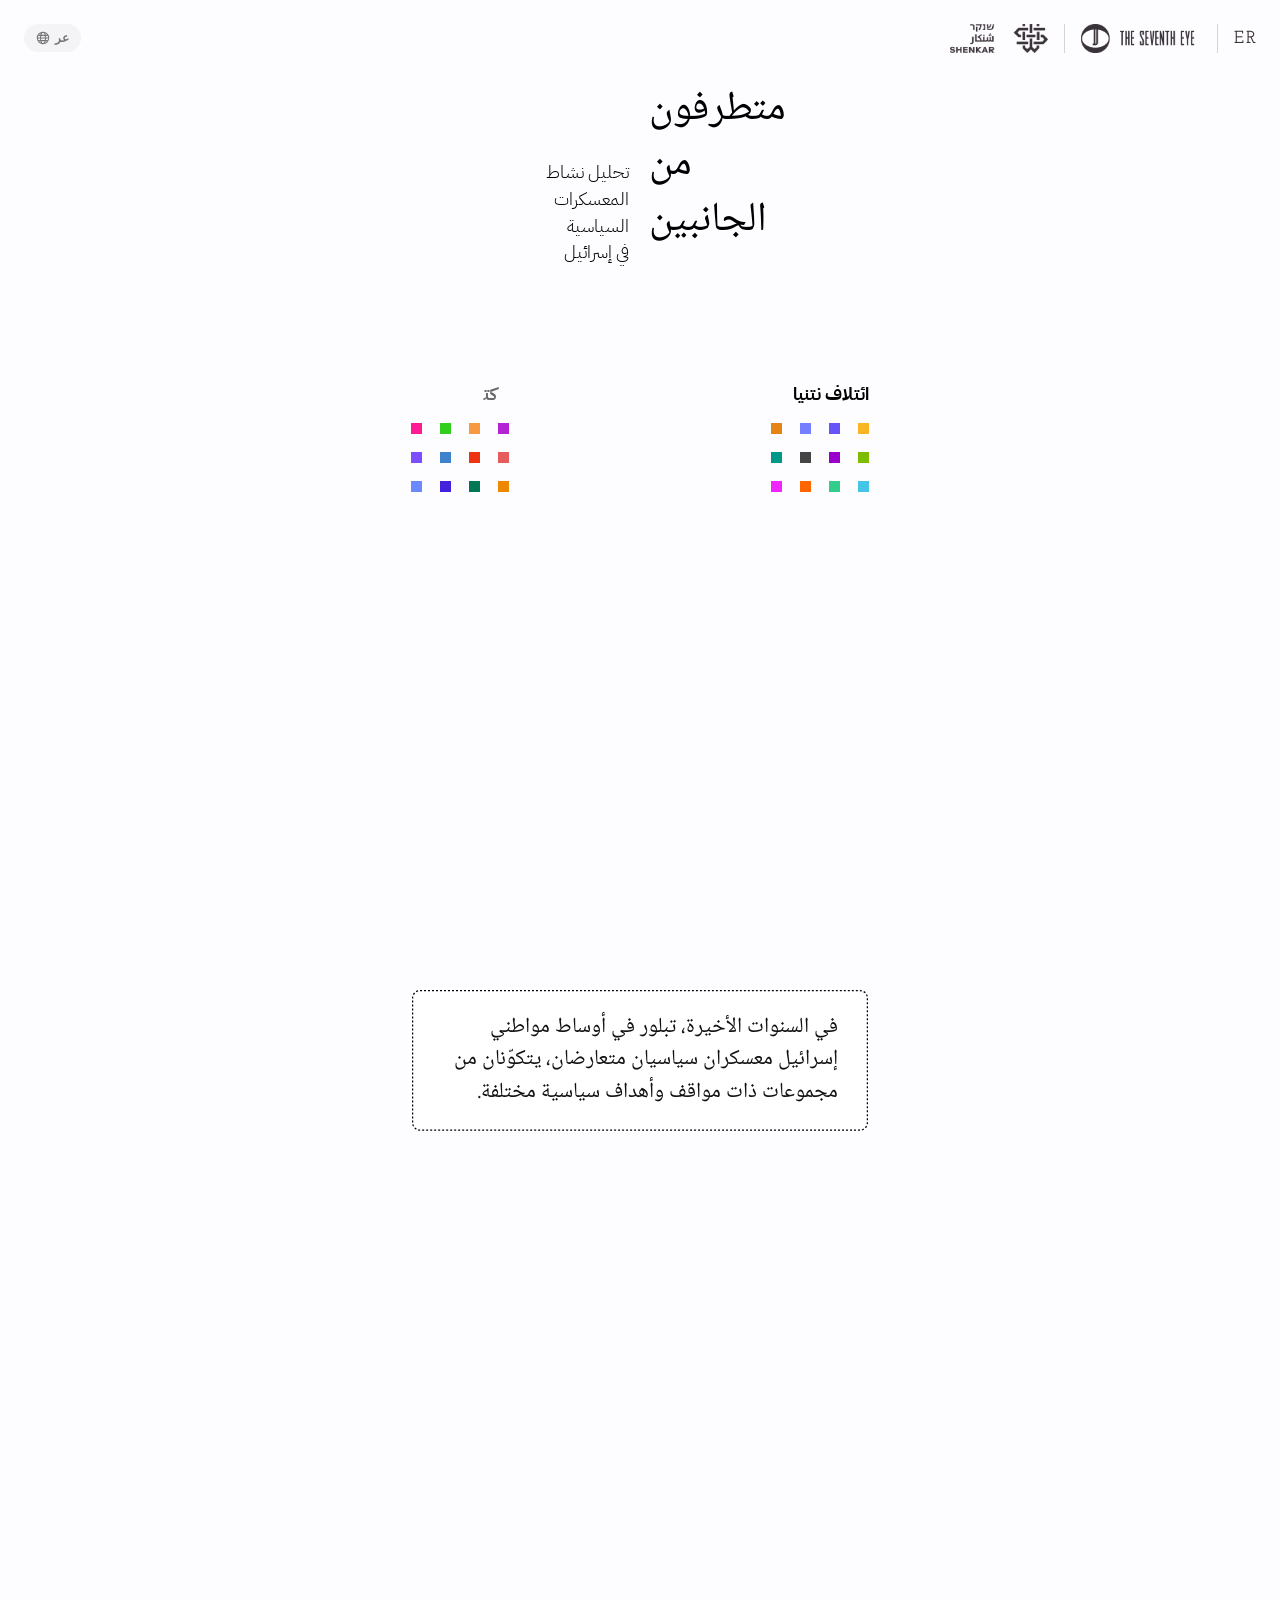
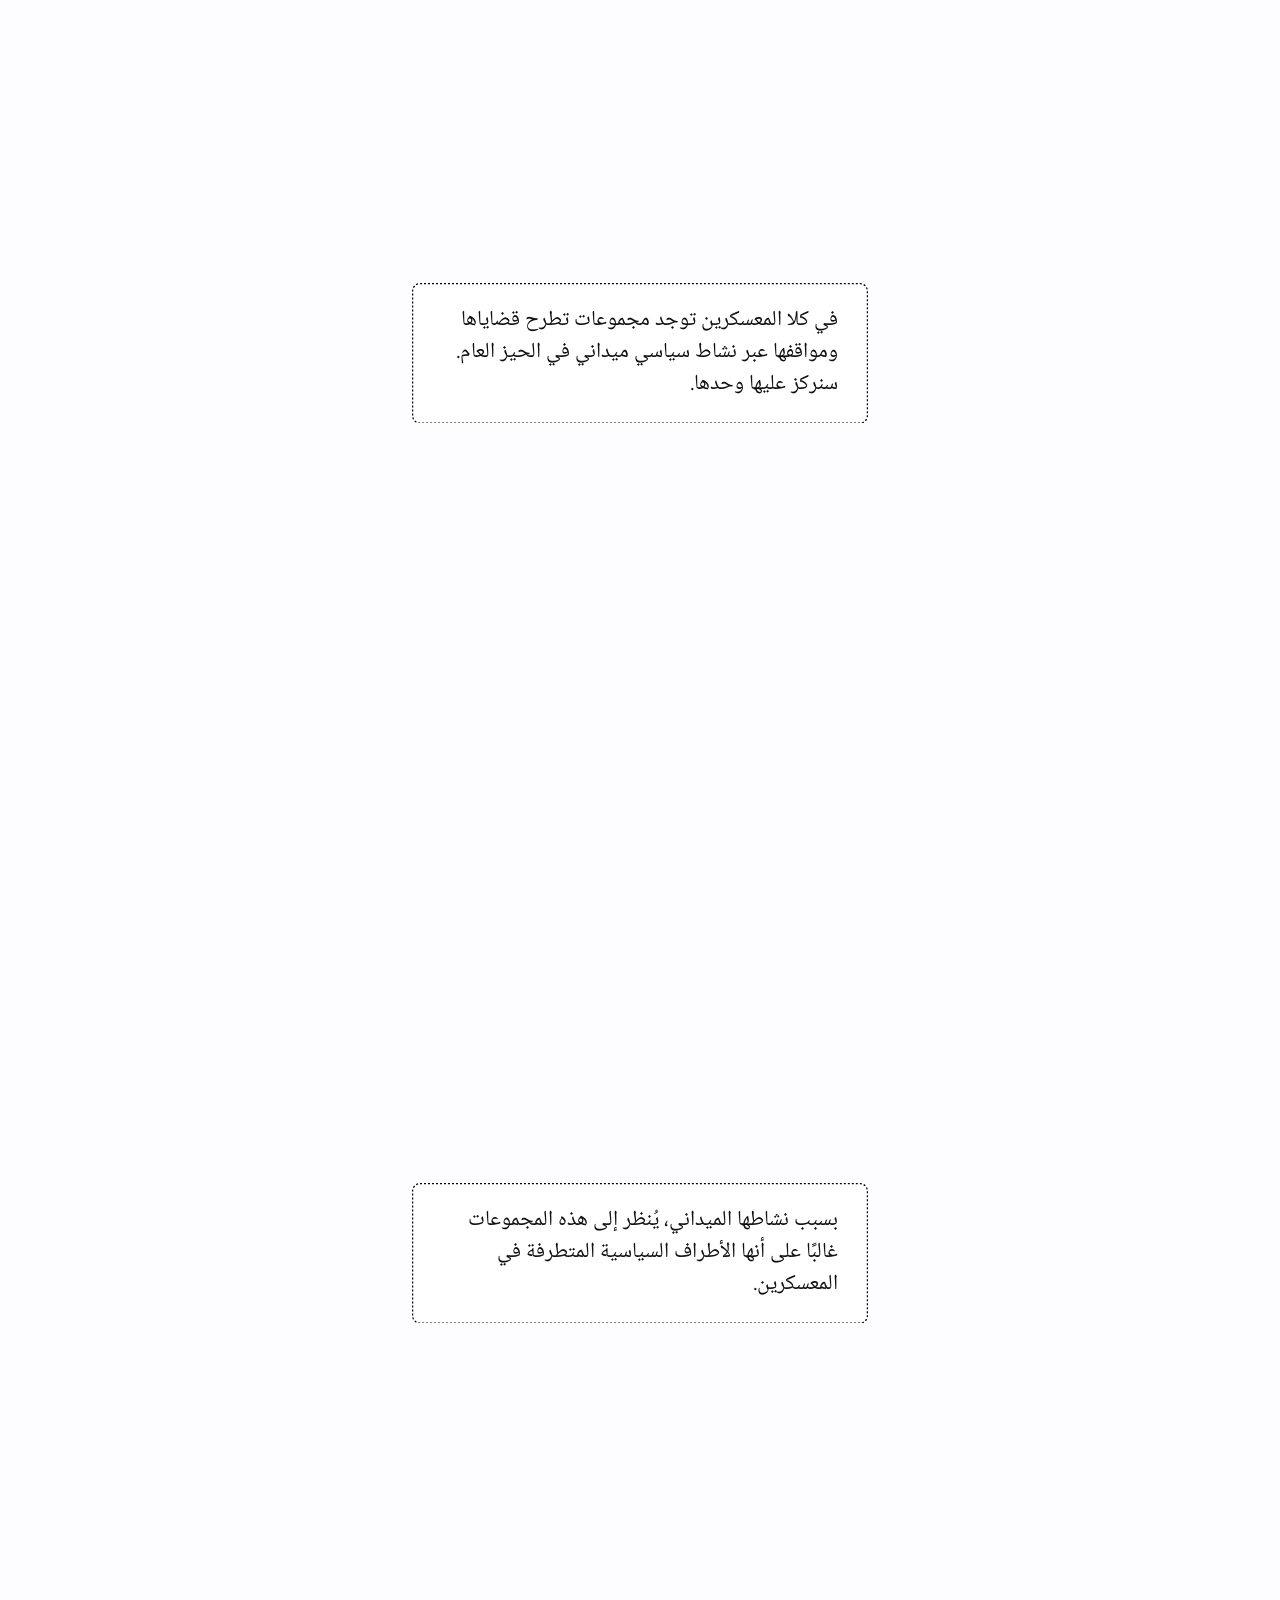
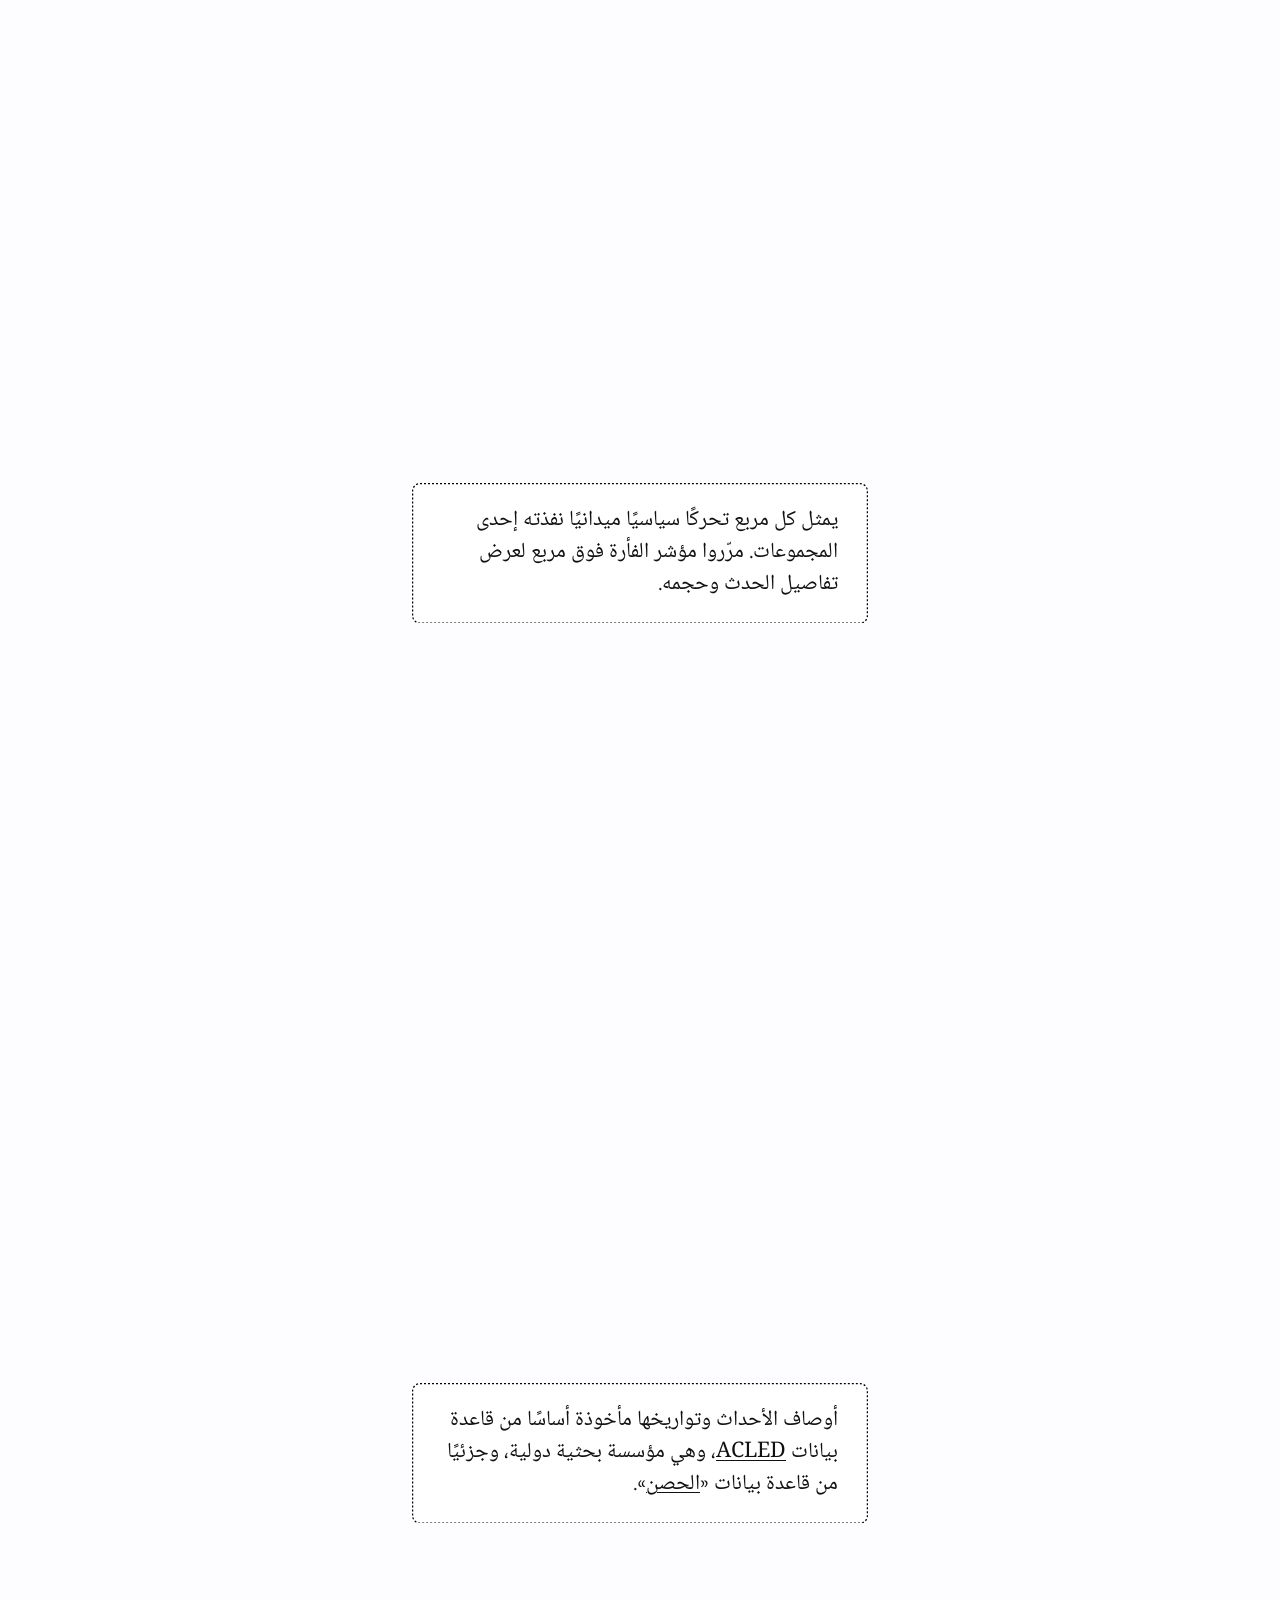
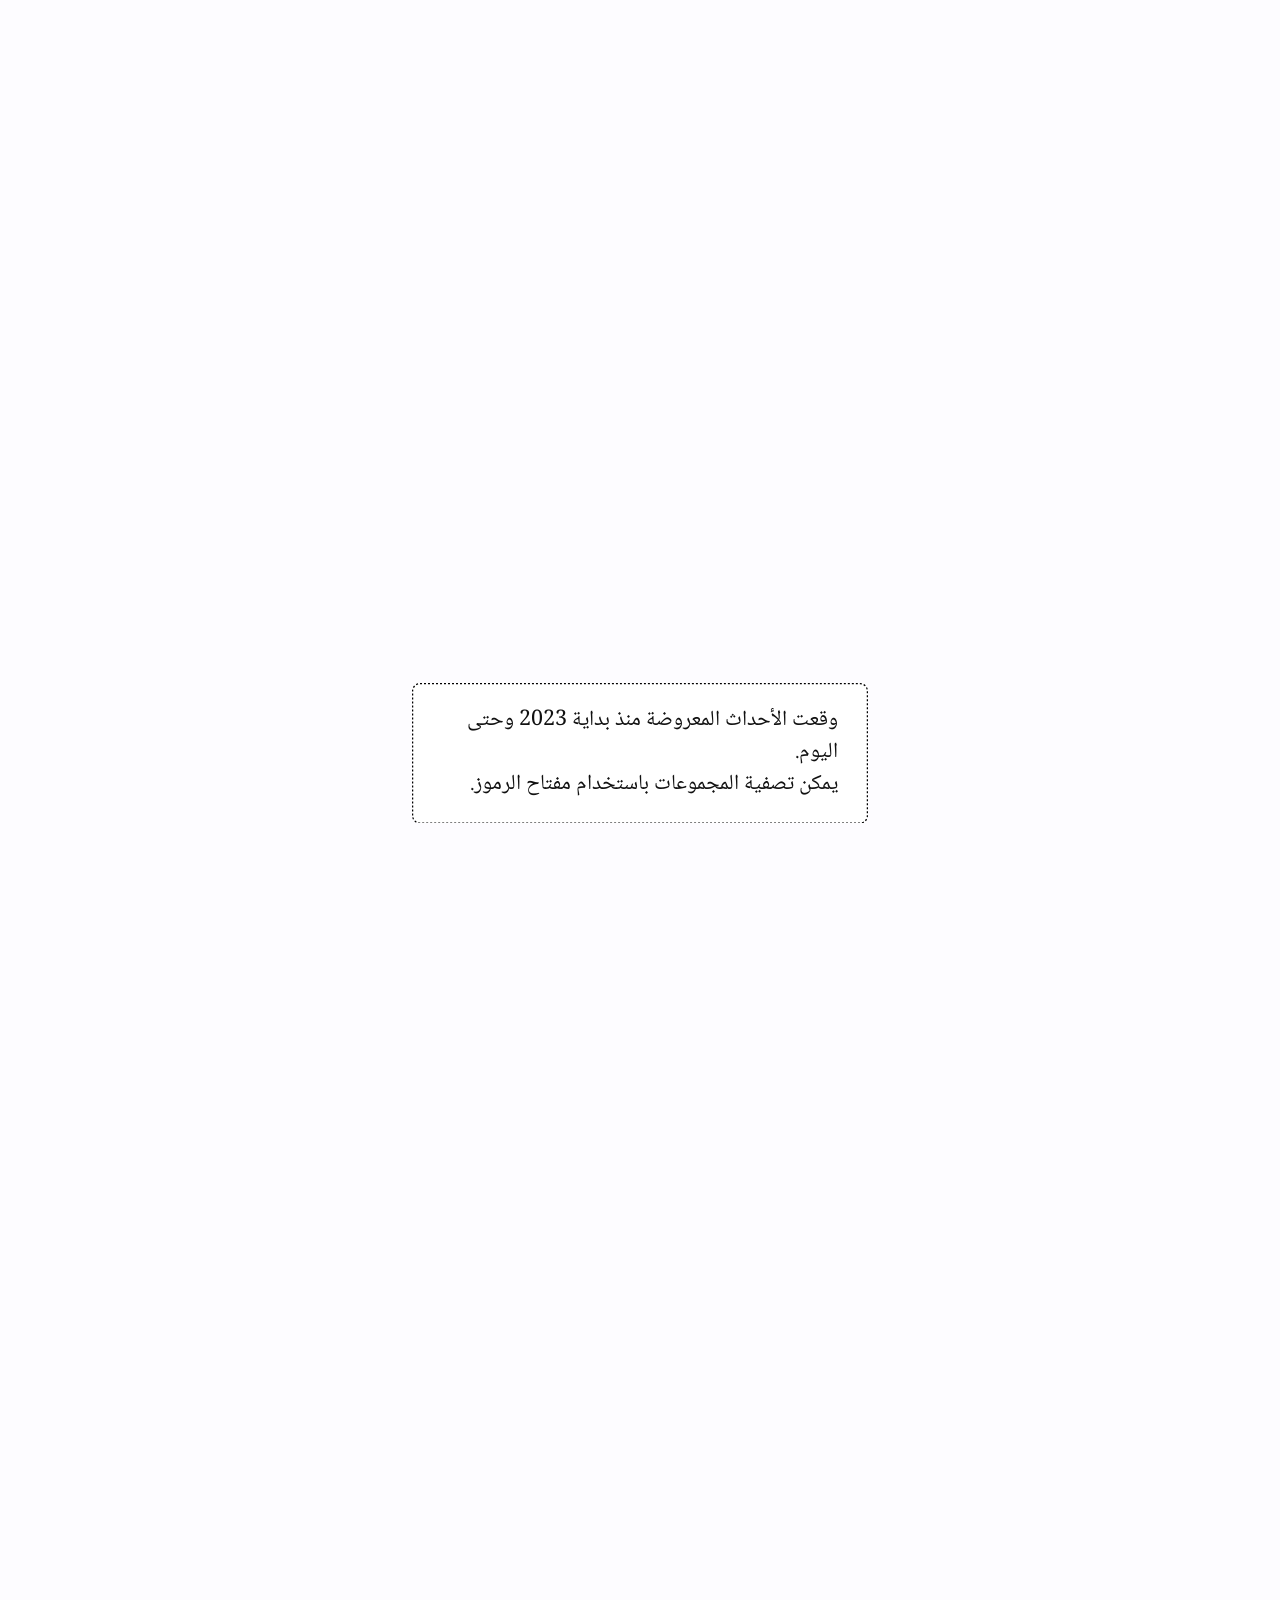
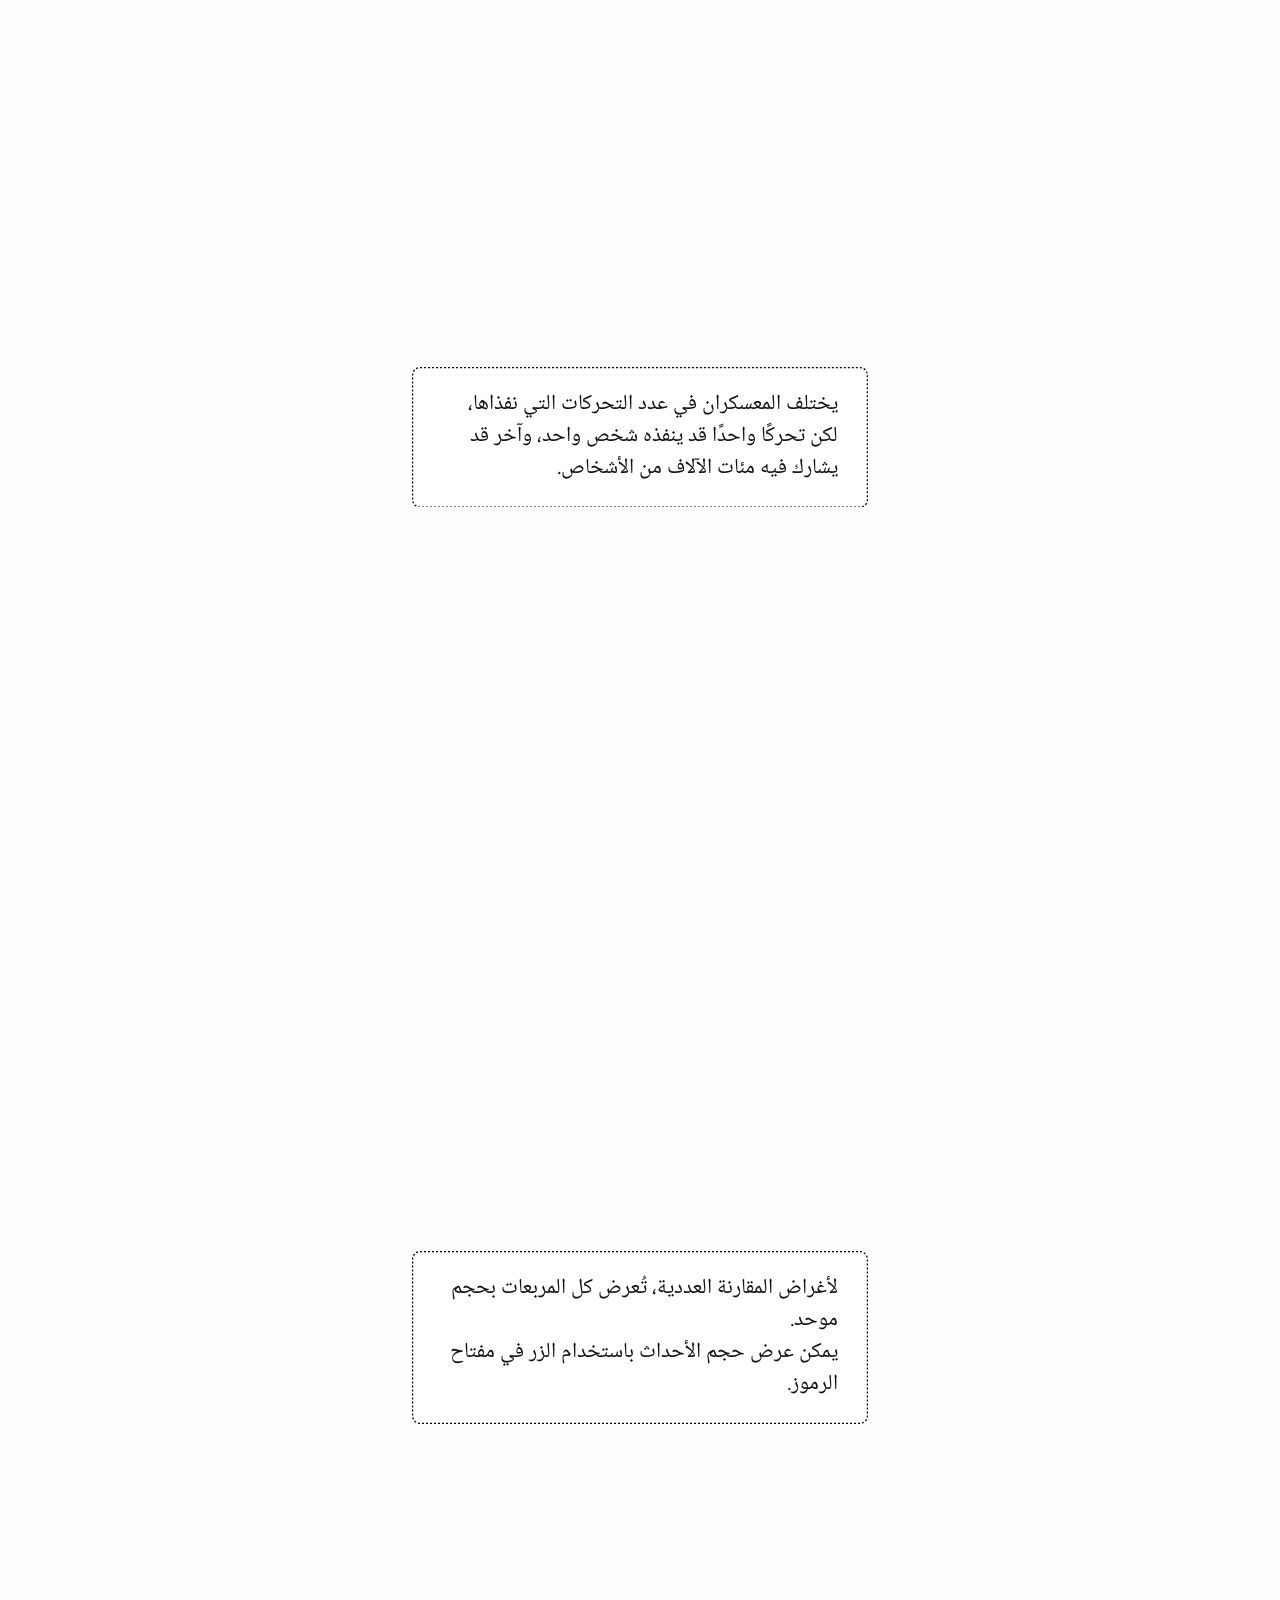
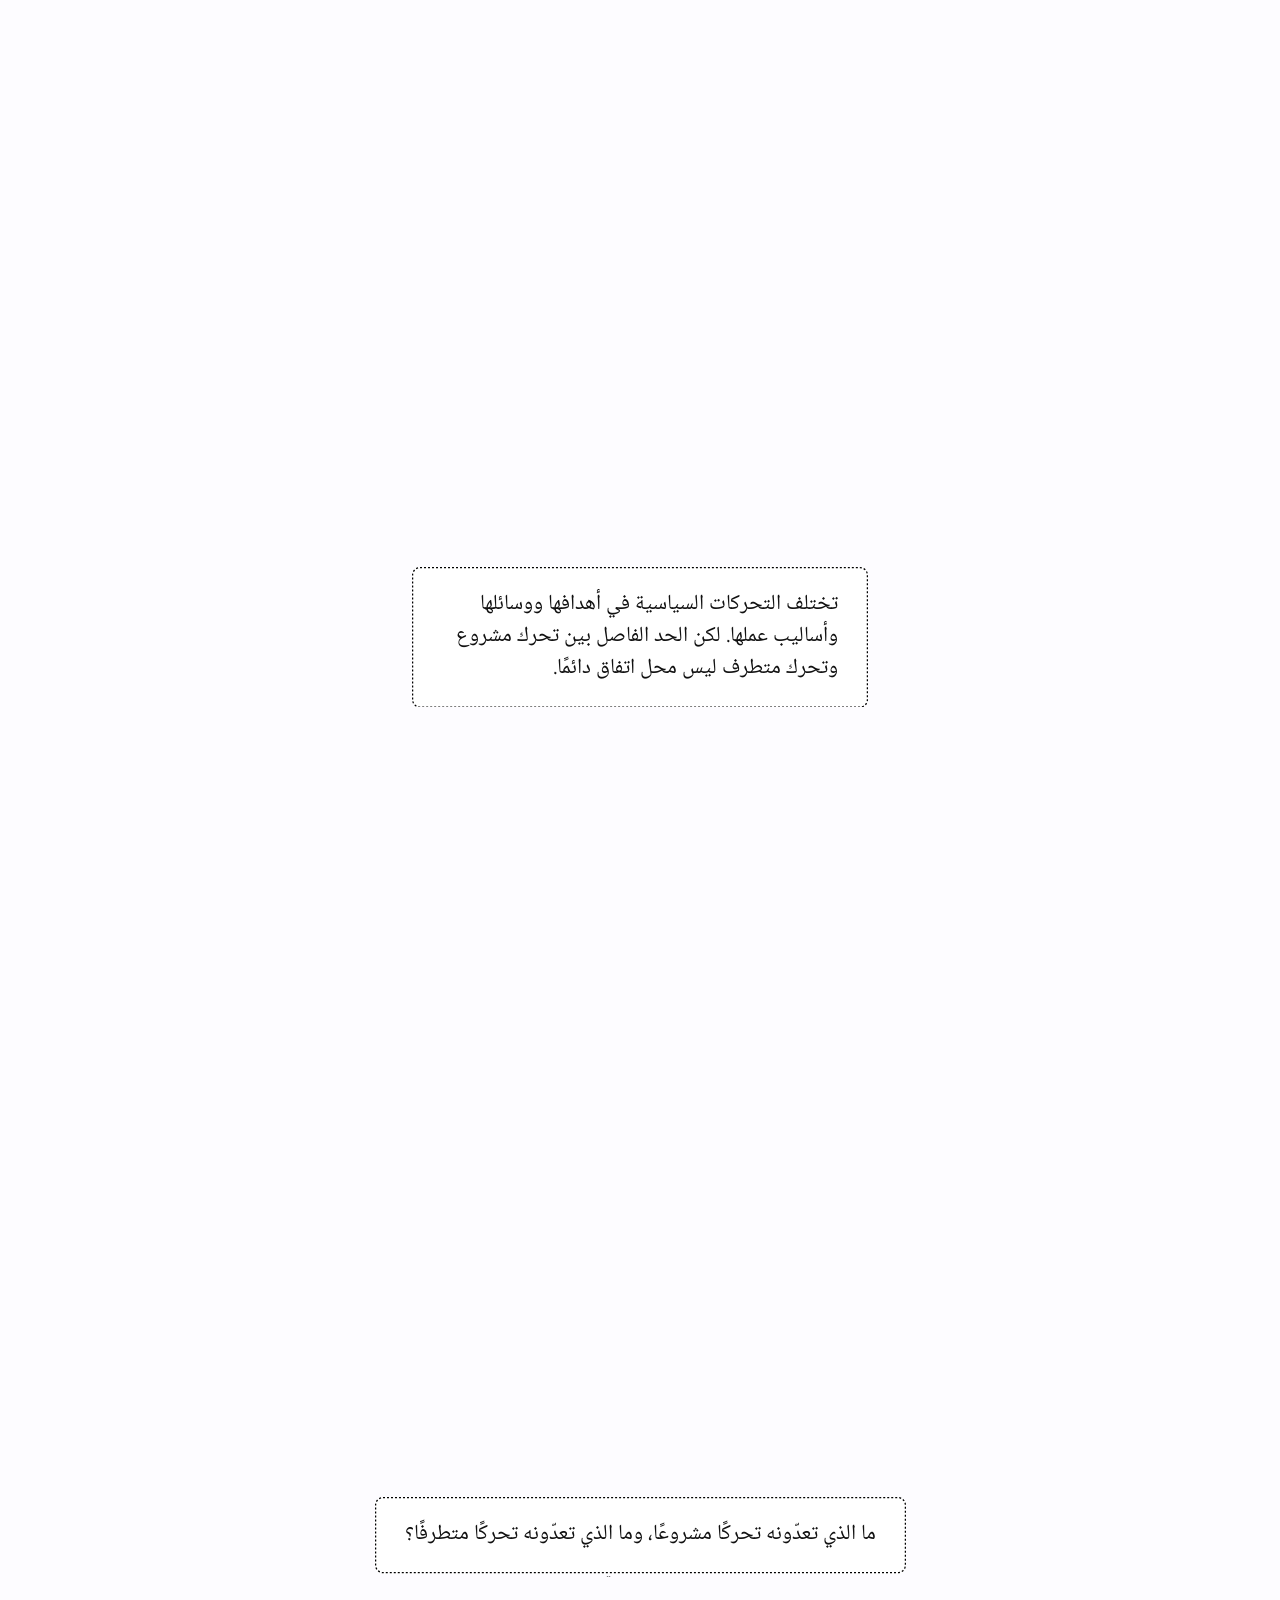
==== commit 46ca5ceb: "Arabic titles: Noto Naskh Arabic in place of Tajawal; hero title 41/33px grown upward Section titles" ====
--- a/ar/index.html
+++ b/ar/index.html
@@ -44,7 +44,7 @@
   <link rel="preconnect" href="https://fonts.googleapis.com" />
   <link rel="preconnect" href="https://fonts.gstatic.com" crossorigin />
   <link href="https://fonts.googleapis.com/css2?family=Assistant:wght@300..800&family=Josefin+Slab:wght@600&display=swap" rel="stylesheet" />
-  <link rel="stylesheet" href="https://fonts.googleapis.com/css2?family=Tajawal:wght@400&family=IBM+Plex+Sans+Arabic:wght@300;400;500;700&display=swap" />
+  <link rel="stylesheet" href="https://fonts.googleapis.com/css2?family=Noto+Naskh+Arabic:wght@400&family=IBM+Plex+Sans+Arabic:wght@300;400;500;700&display=swap" />
   <link rel="stylesheet" href="style.css" />
 </head>
 <body>
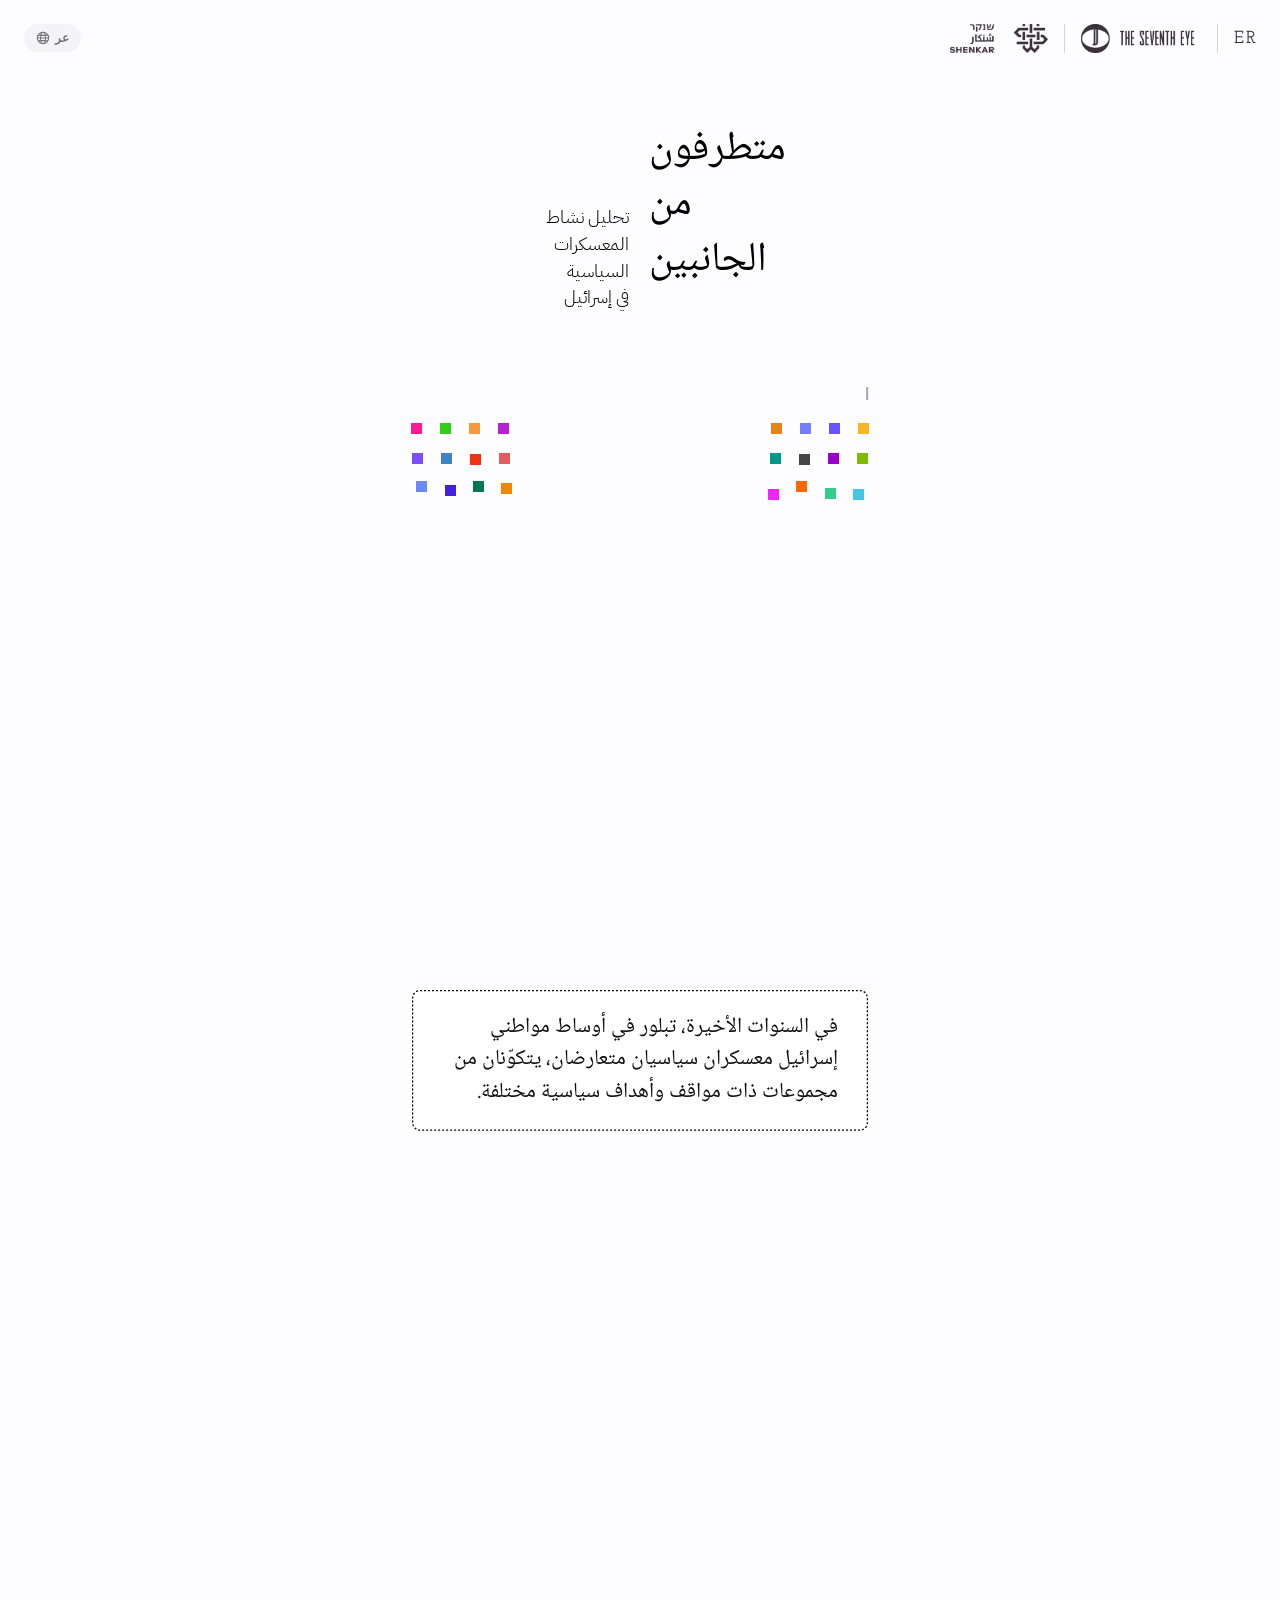
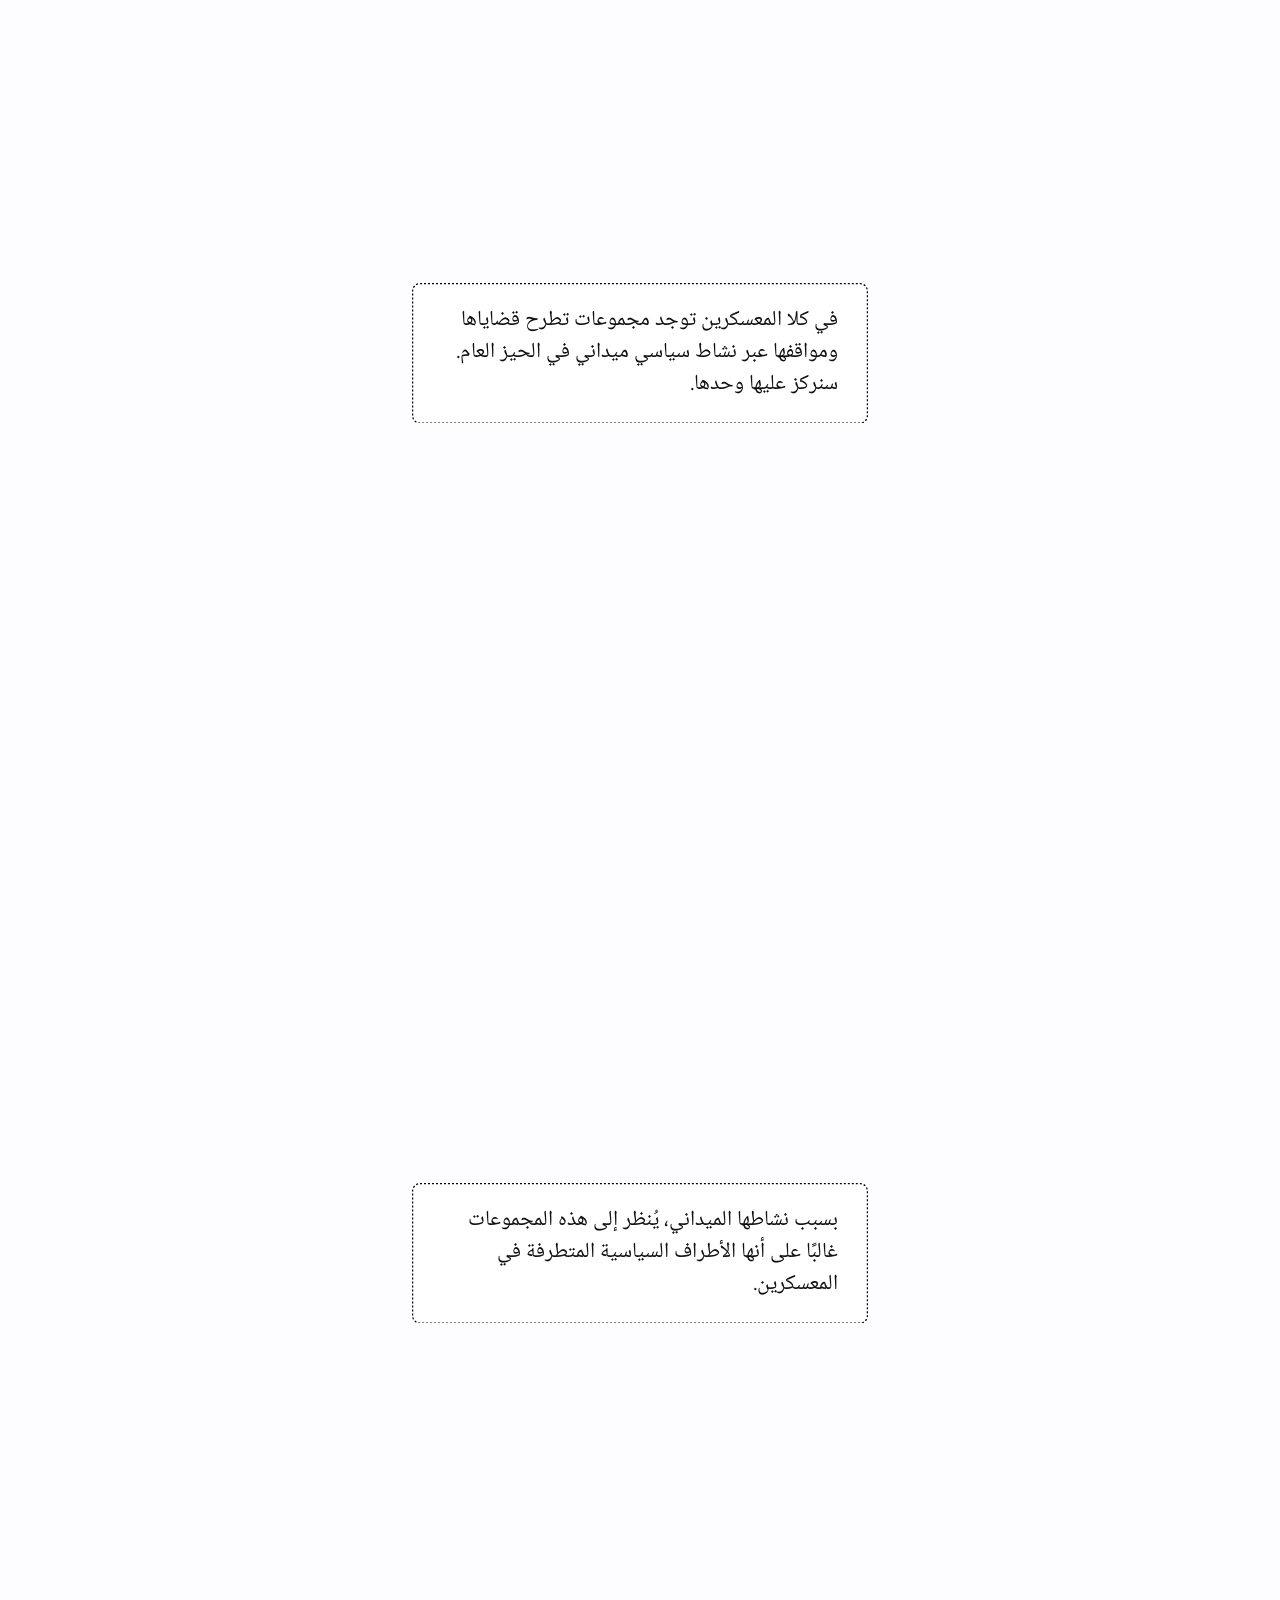
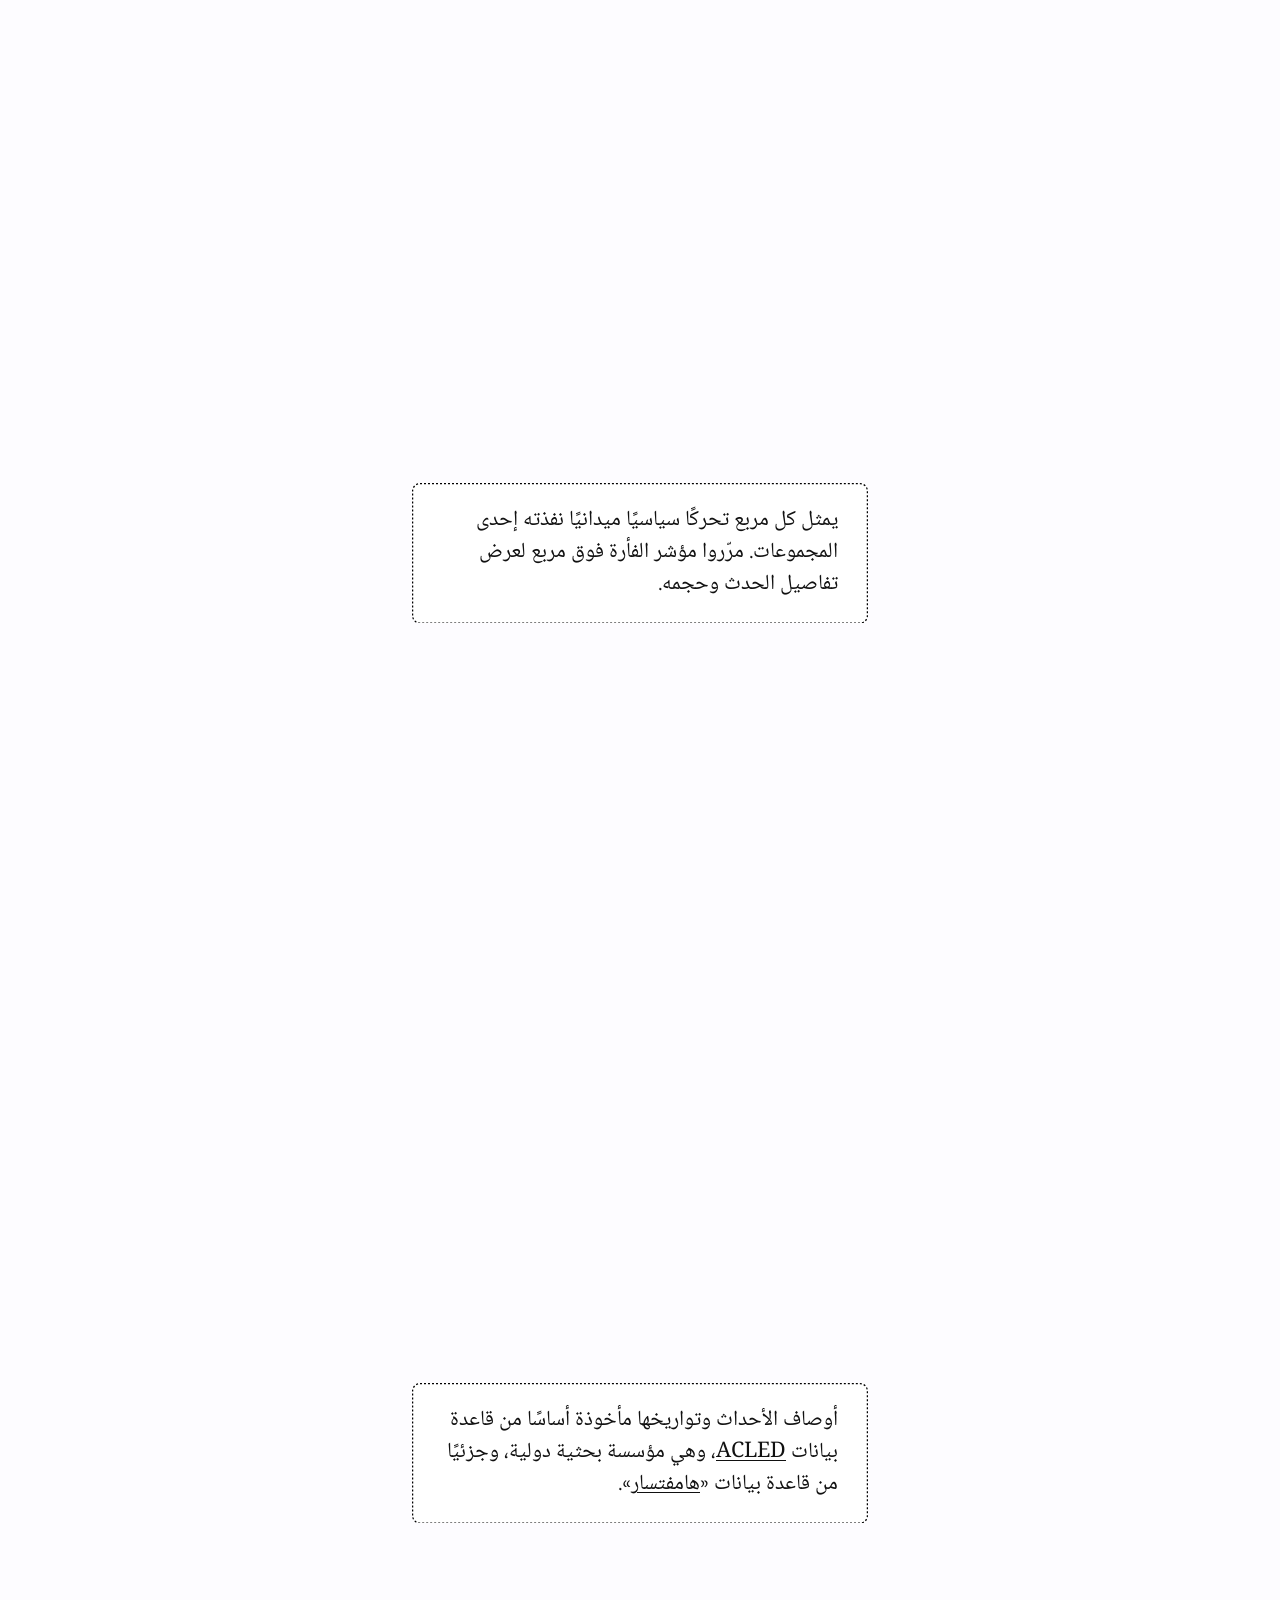
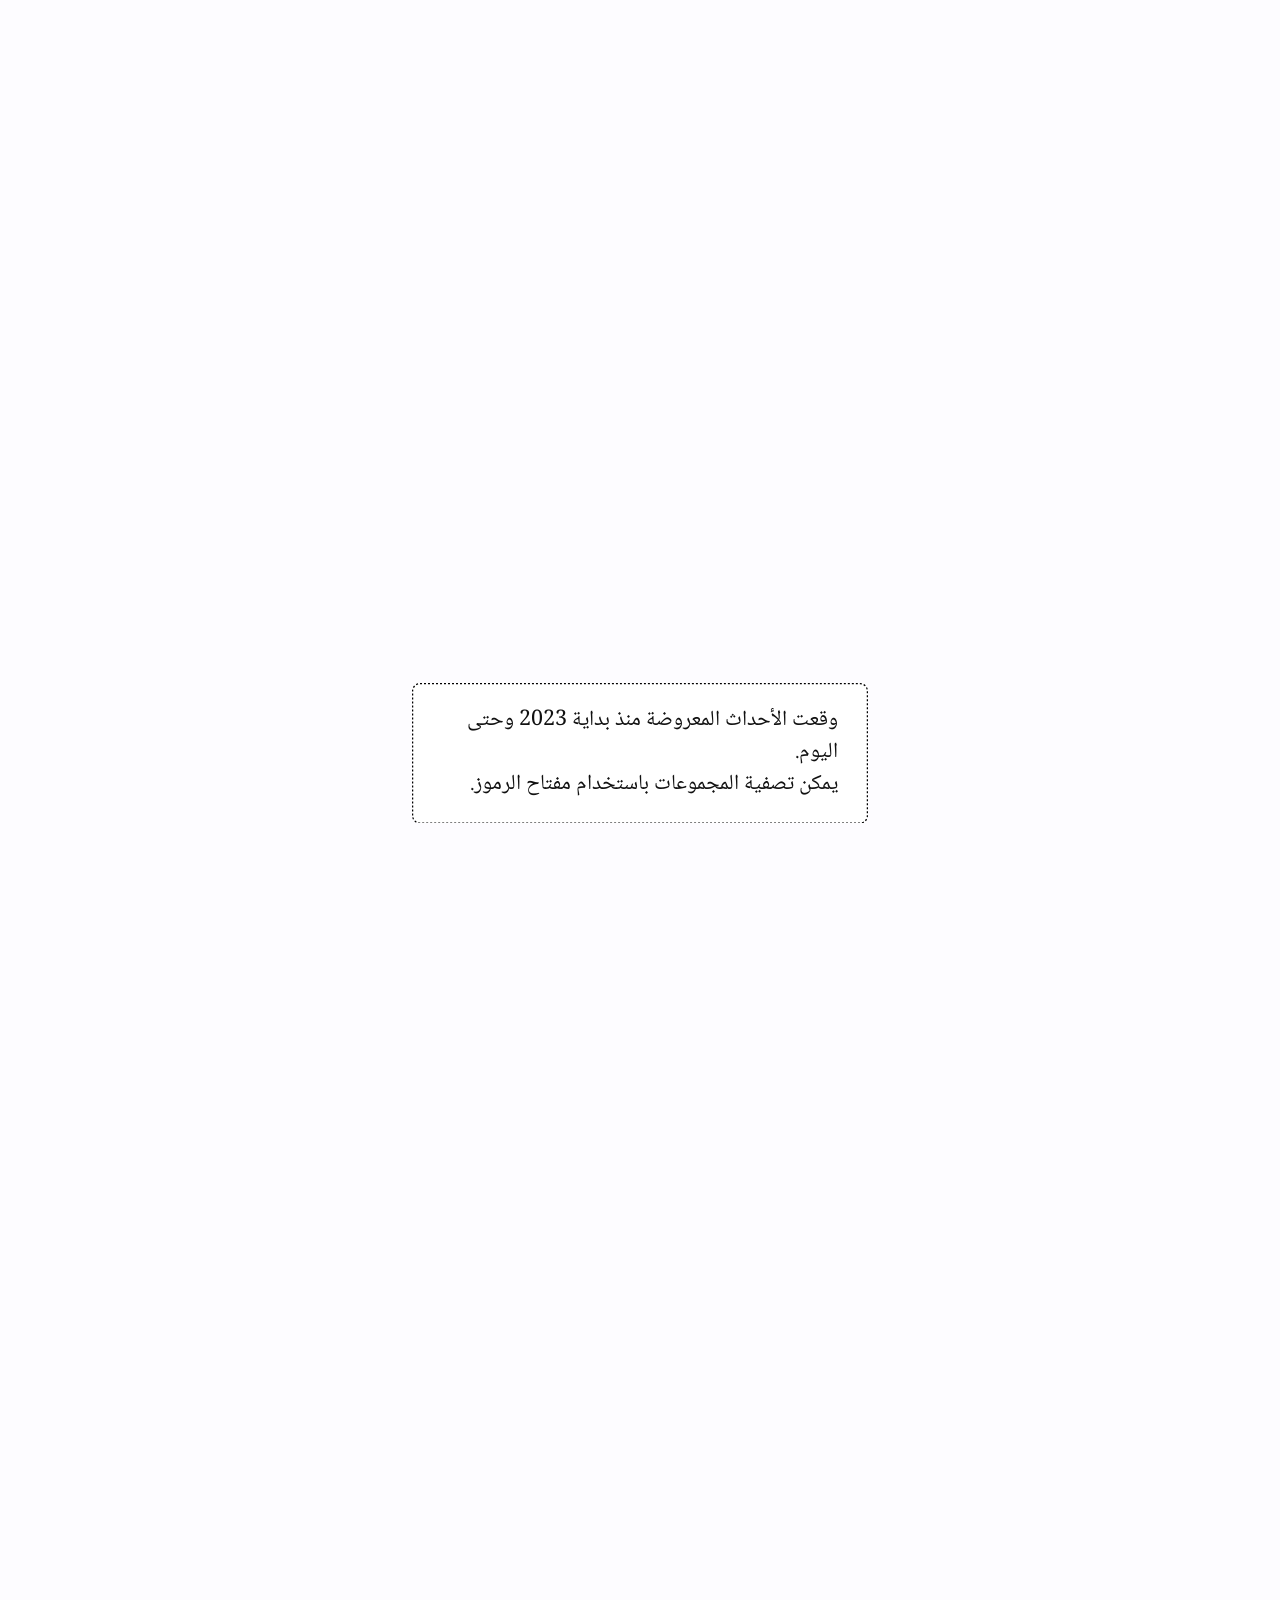
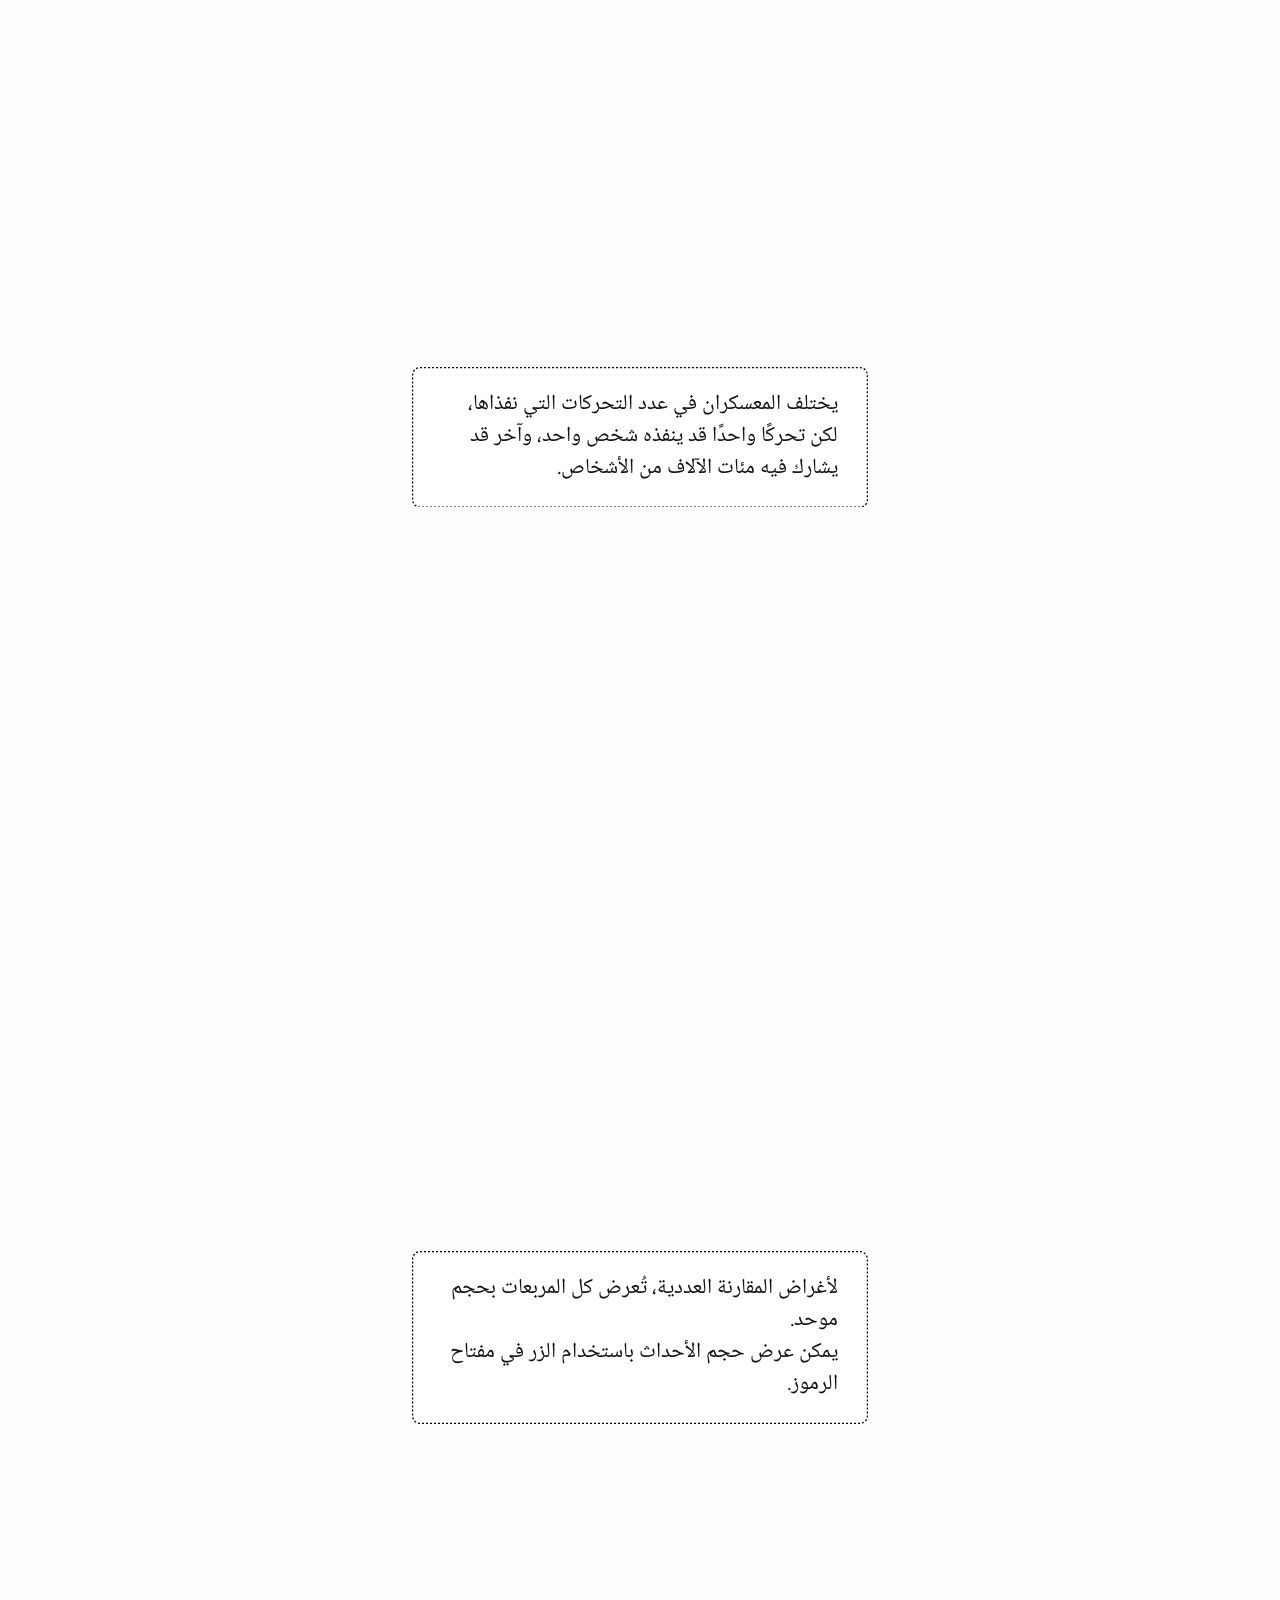
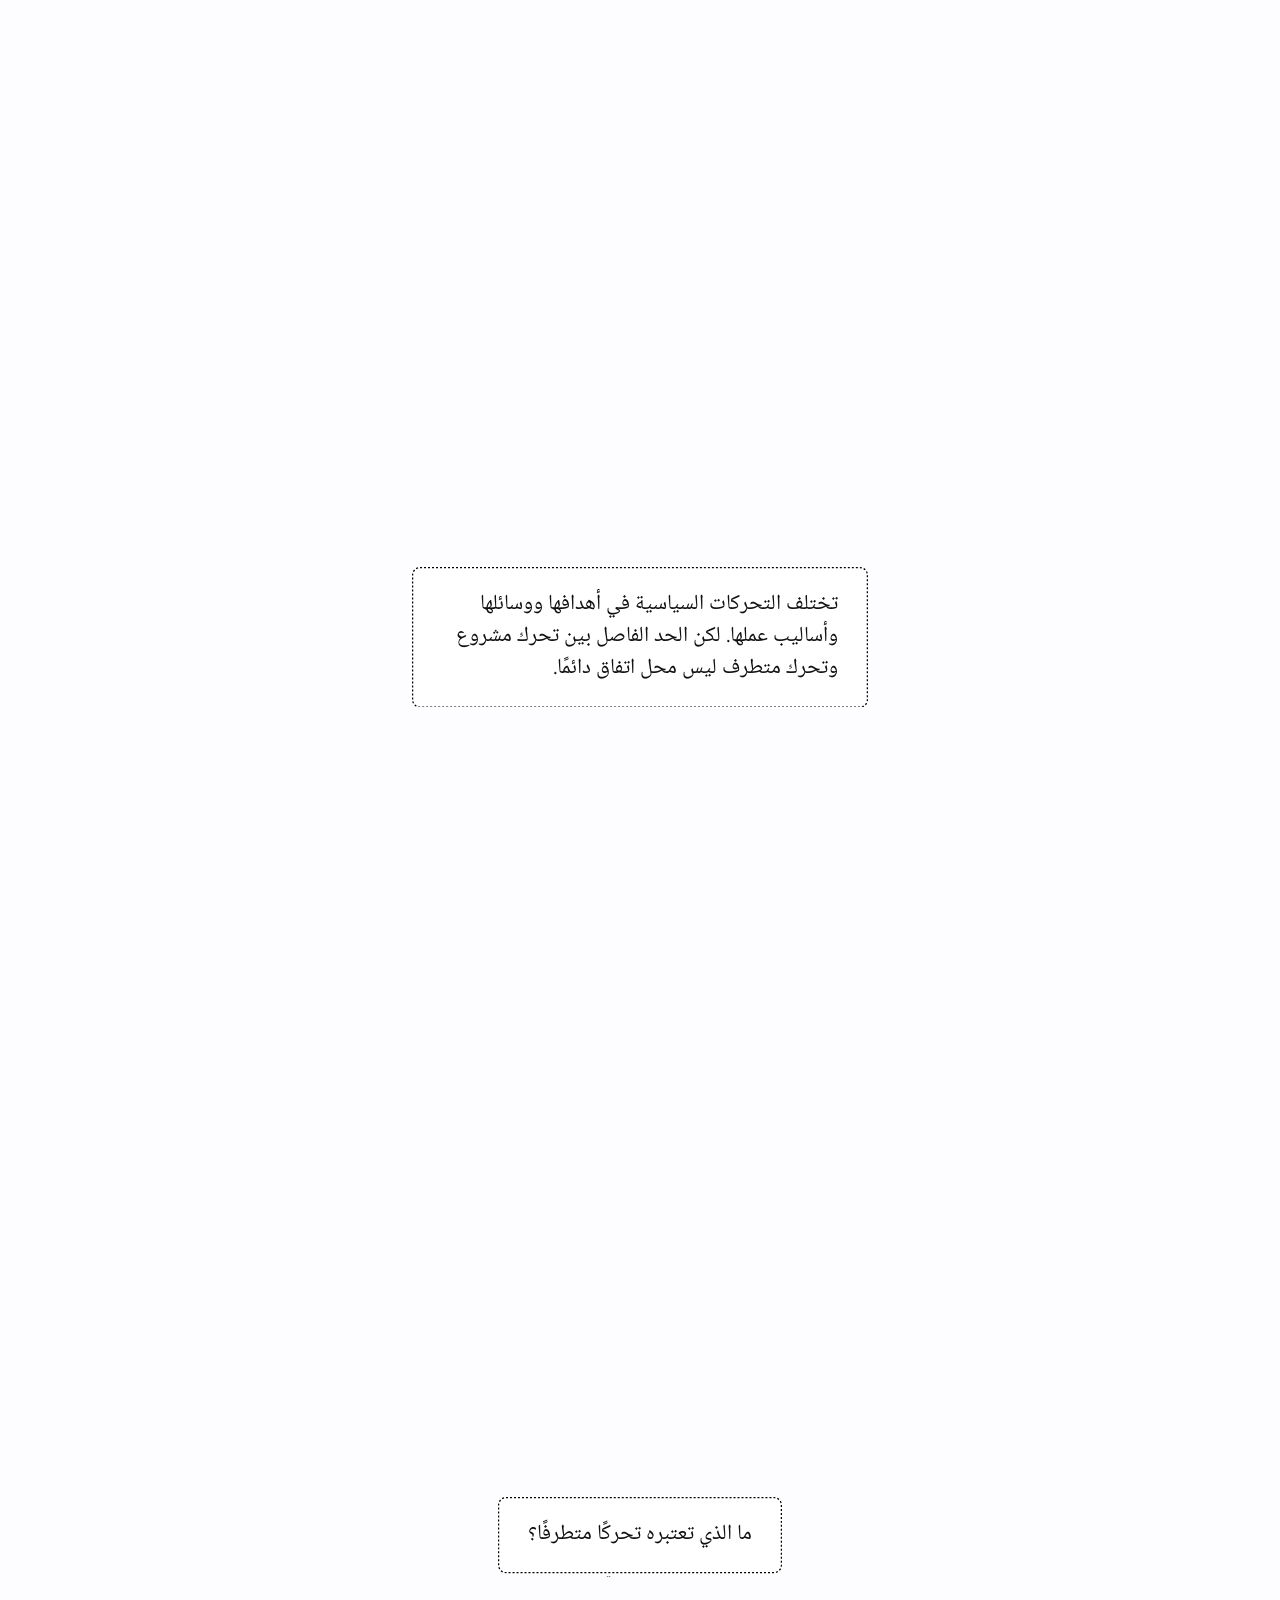
==== commit 42394198: "Arabic names transliterated, @fold12 title singular, zoomed-out timeline never crops its end - Arabi" ====
--- a/ar/index.html
+++ b/ar/index.html
@@ -200,7 +200,7 @@
       </section>
       <section class="text-section" data-page="7" id="page-7">
         <div class="section-text text-card">
-          <h2 class="section-title text-card-frame">أوصاف الأحداث وتواريخها مأخوذة أساسًا من قاعدة بيانات <a class="latin-acronym card-link" href="https://acleddata.com/" target="_blank" rel="noopener">ACLED</a>، وهي مؤسسة بحثية دولية، وجزئيًا من قاعدة بيانات «<a class="card-link" href="https://www.zman.co.il/726358/" target="_blank" rel="noopener">الحصن</a>».</h2>
+          <h2 class="section-title text-card-frame">أوصاف الأحداث وتواريخها مأخوذة أساسًا من قاعدة بيانات <a class="latin-acronym card-link" href="https://acleddata.com/" target="_blank" rel="noopener">ACLED</a>، وهي مؤسسة بحثية دولية، وجزئيًا من قاعدة بيانات «<a class="card-link" href="https://www.zman.co.il/726358/" target="_blank" rel="noopener">هامفتسار</a>».</h2>
         </div>
       </section>
       <section class="text-section" data-page="8" id="page-8">
@@ -242,7 +242,7 @@
                  extreme ones", not "sort both piles", so the two-clause desktop
                  question asks more than the fold delivers there (and wraps to
                  three lines on a phone). -->
-            <h2 class="section-title text-card-frame"><span class="copy-desktop">ما الذي تعدّونه تحركًا مشروعًا، وما الذي تعدّونه تحركًا متطرفًا؟</span><span class="copy-mobile">ما الذي يُعدّ تحركًا متطرفًا في نظركم؟</span></h2>
+            <h2 class="section-title text-card-frame"><span class="copy-desktop">ما الذي تعتبره تحركًا متطرفًا؟</span><span class="copy-mobile">ما الذي يُعدّ تحركًا متطرفًا في نظركم؟</span></h2>
             <p class="page9-header-subtitle">اسحبوا أنواع التحركات التي ترونها متطرفة</p>
           </div>
         </div>
@@ -326,13 +326,13 @@
               <div class="page12-body" dir="rtl">
                 <p class="page12-body-heading" role="heading" aria-level="3">البيانات والمنهجية</p>
                 <p>تشمل قاعدة البيانات التي يستند إليها المشروع أفعالًا سياسية نفّذها مواطنون إسرائيليون في الحيّز العام، في إسرائيل والأراضي المحتلة، منذ بداية عام 2023: المظاهرات، وإغلاق الطرق، والمواجهات، والاعتداءات، والإضرار بالممتلكات، والاستيلاء على الأراضي، وأفعال مشابهة. ولا تشمل الأقوال والمنشورات والتصريحات التي لم يرافقها فعل على الأرض.</p>
-                <p>أوصاف الأحداث وتواريخها مأخوذة من <a class="card-link" href="https://acleddata.com/" target="_blank" rel="noopener">ACLED</a>، وهي مؤسسة بحثية دولية توثّق الاحتجاج والعنف السياسي بالاستناد إلى تقارير وسائل الإعلام والمصادر المحلية، ومن سجل عنف المستوطنين التابع لـ«<a class="card-link" href="https://www.zman.co.il/fortress/" target="_blank" rel="noopener">الحصن</a>»؛ ويُحتسب الحدث الوارد في المصدرين مرة واحدة. واستُخلص إسناد الأحداث إلى المجموعات، وتصنيف الأفعال، وتقدير أعداد المشاركين من الأوصاف ضمن المشروع. وقد حُرّرت الأوصاف واختُصرت، وتُرجمت أوصاف ACLED إلى العبرية، مع الحفاظ على الوقائع وعلى السياق الذي وقعت فيه الأحداث. وتُرجمت الأوصاف العربية المعروضة هنا من النسخ العبرية المحرّرة.</p>
+                <p>أوصاف الأحداث وتواريخها مأخوذة من <a class="card-link" href="https://acleddata.com/" target="_blank" rel="noopener">ACLED</a>، وهي مؤسسة بحثية دولية توثّق الاحتجاج والعنف السياسي بالاستناد إلى تقارير وسائل الإعلام والمصادر المحلية، ومن سجل عنف المستوطنين التابع لـ«<a class="card-link" href="https://www.zman.co.il/fortress/" target="_blank" rel="noopener">هامفتسار</a>»؛ ويُحتسب الحدث الوارد في المصدرين مرة واحدة. واستُخلص إسناد الأحداث إلى المجموعات، وتصنيف الأفعال، وتقدير أعداد المشاركين من الأوصاف ضمن المشروع. وقد حُرّرت الأوصاف واختُصرت، وتُرجمت أوصاف ACLED إلى العبرية، مع الحفاظ على الوقائع وعلى السياق الذي وقعت فيه الأحداث. وتُرجمت الأوصاف العربية المعروضة هنا من النسخ العبرية المحرّرة.</p>
                 <p>أُسند كل حدث إلى المجموعة التي نفّذت الفعل الرئيسي فيه، لا إلى المتضرّرين ولا إلى قوات الأمن التي استجابت له. وعندما نفّذت المجموعة عدة أفعال، صُنّف الحدث بحسب الفعل الأشد خطورة، وفق سلّم من عشرة أنواع من الأفعال بُني ضمن المشروع بالاستناد إلى مؤشرات خطورة قائمة. وجرى الإسناد والتصنيف والترجمة باستخدام نماذج لغوية من OpenAI، وفق تعليمات كُتبت للمشروع وجرى تحسينها عبر جولات عديدة من المراجعة والتصحيح اليدوي.</p>
                 <p>يهدف التقسيم إلى مجموعات سياسية إلى إتاحة المقارنة بين أنماط الأفعال لدى المعسكرات المختلفة، لكنه لا يفترض أن جميع أفراد المجموعة يتصرّفون بالطريقة نفسها أو يحملون المواقف ذاتها. وتجدر الإشارة أيضًا إلى أن قاعدة البيانات تعكس ما جرى الإبلاغ عنه، لا كل ما وقع، وأن تصنيف الأحداث السياسية ليس واضحًا دائمًا.</p>
                 <p><a class="card-link" href="ar/methodology.html" target="_blank" rel="noopener">منهجية العمل الكاملة</a>: المصادر، وقواعد الاختيار، والتصنيف، والترجمة، ورصد التكرار، والتعليمات الكاملة للنماذج.</p>
                 <p>وجدتم خطأً؟ راسلونا على <a class="card-link" href="mailto:extremists.on.both.sides@gmail.com">extremists.on.both.sides@gmail.com</a>، واذكروا تاريخ الحدث، والمجموعة التي نُسب إليها، والتصحيح المطلوب.</p>
               </div>
-              <p class="page12-credits">بحث، تصميم وتطوير: إيال راز (<a href="https://eyalraz.com/" target="_blank" rel="noopener">eyalraz.com</a>)<br>مرافقة وإرشاد وتوجيه: موشون زير-أفيف<br>استشارة صحفية: أورن بيرسيكو<br>الشكر إلى راكيفت كنعان، مدرسة شنكار للاتصال البصري، <a href="https://www.shenkar.ac.il/en/" target="_blank" rel="noopener">شنكار - هندسة. تصميم. فن.</a><br>الشكر إلى فريق <a href="https://www.zman.co.il/fortress/" target="_blank" rel="noopener">الحصن</a> · عنات سرغوستي، ميكي روزنتال، أمير شبرلينغ، رونيت أنتلر وآخرين<br>قاعدة البيانات: <a href="https://acleddata.com/" target="_blank" rel="noopener">ACLED</a>، <a href="https://www.zman.co.il/fortress/" target="_blank" rel="noopener">الحصن</a></p>
+              <p class="page12-credits">بحث، تصميم وتطوير: إيال راز (<a href="https://eyalraz.com/" target="_blank" rel="noopener">eyalraz.com</a>)<br>مرافقة وإرشاد وتوجيه: موشون زير-أفيف<br>استشارة صحفية: أورن بيرسيكو<br>الشكر إلى راكيفت كنعان، مدرسة شنكار للاتصال البصري، <a href="https://www.shenkar.ac.il/en/" target="_blank" rel="noopener">شنكار - هندسة. تصميم. فن.</a><br>الشكر إلى فريق <a href="https://www.zman.co.il/fortress/" target="_blank" rel="noopener">هامفتسار</a> · عنات سرغوستي، ميكي روزنتال، أمير شبرلينغ، رونيت أنتلر وآخرين<br>قاعدة البيانات: <a href="https://acleddata.com/" target="_blank" rel="noopener">ACLED</a>، <a href="https://www.zman.co.il/fortress/" target="_blank" rel="noopener">هامفتسار</a></p>
               </div>
             </div>
           </div>
